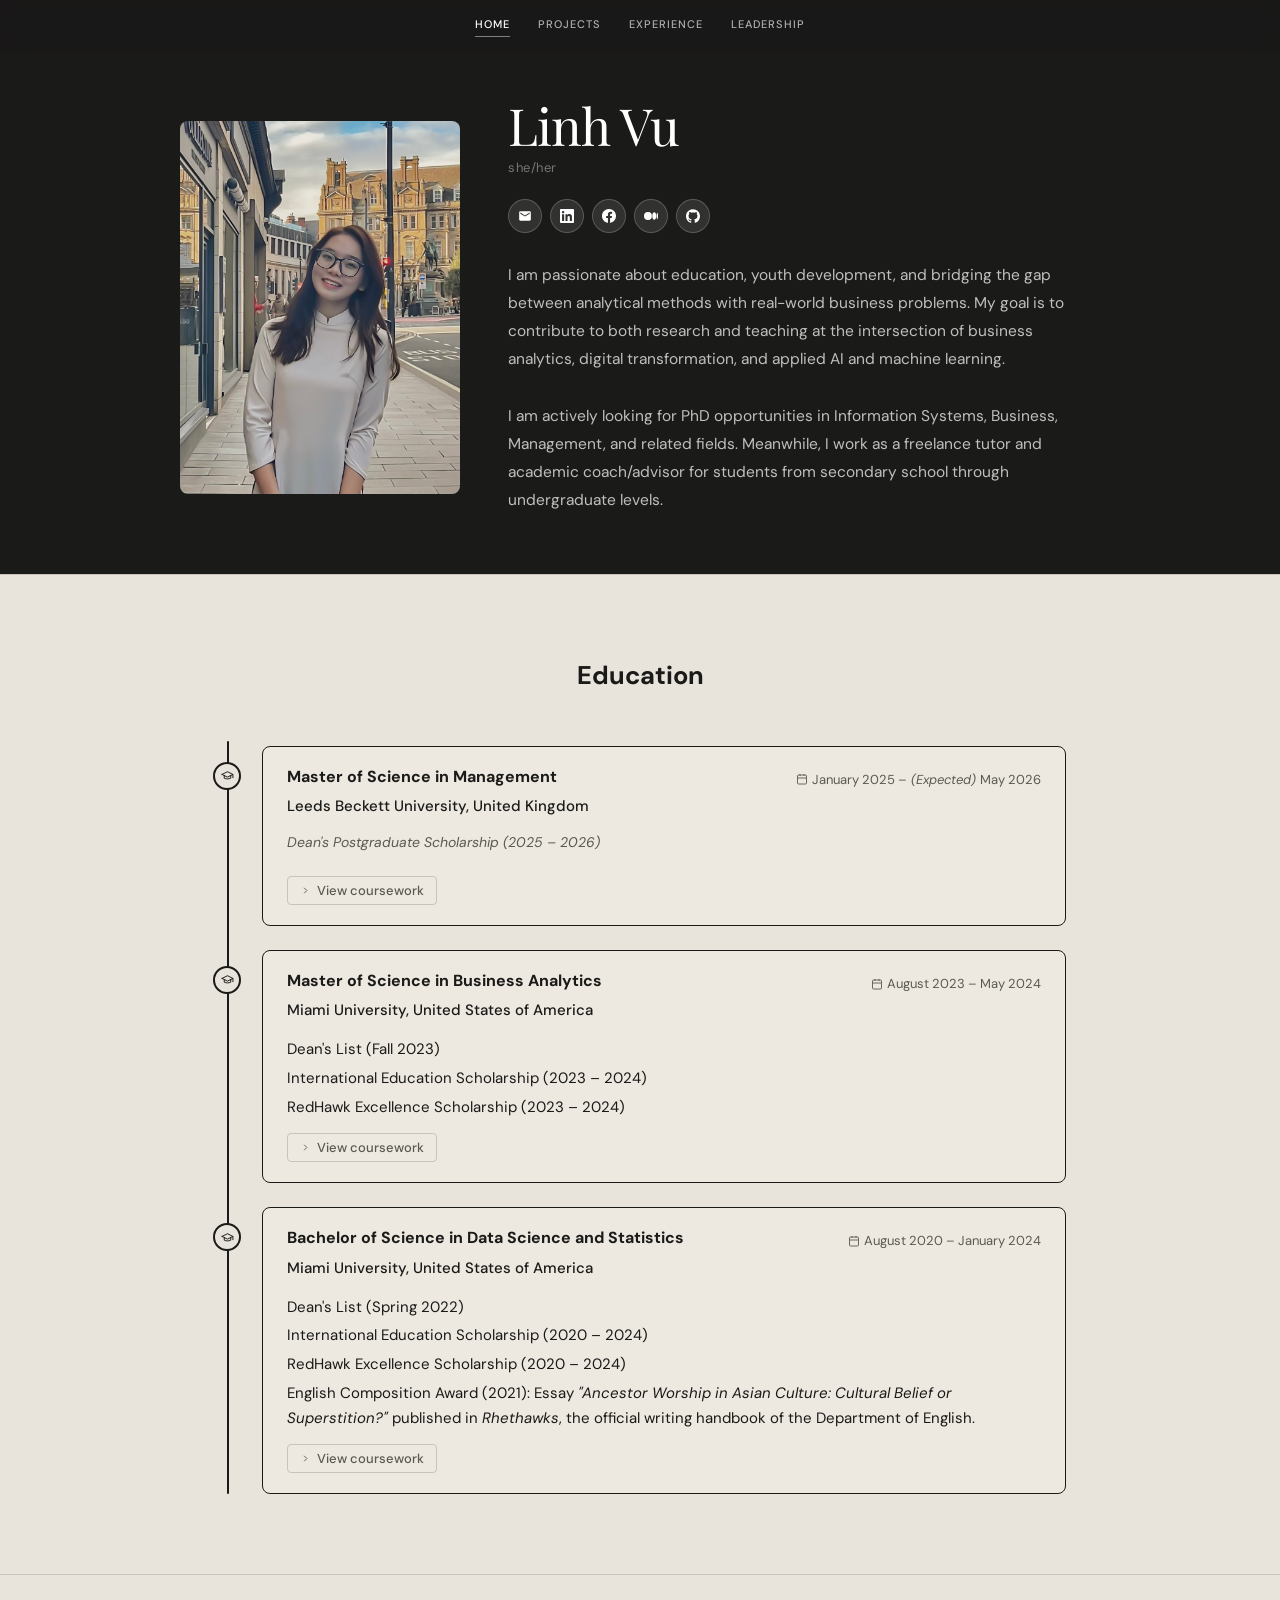
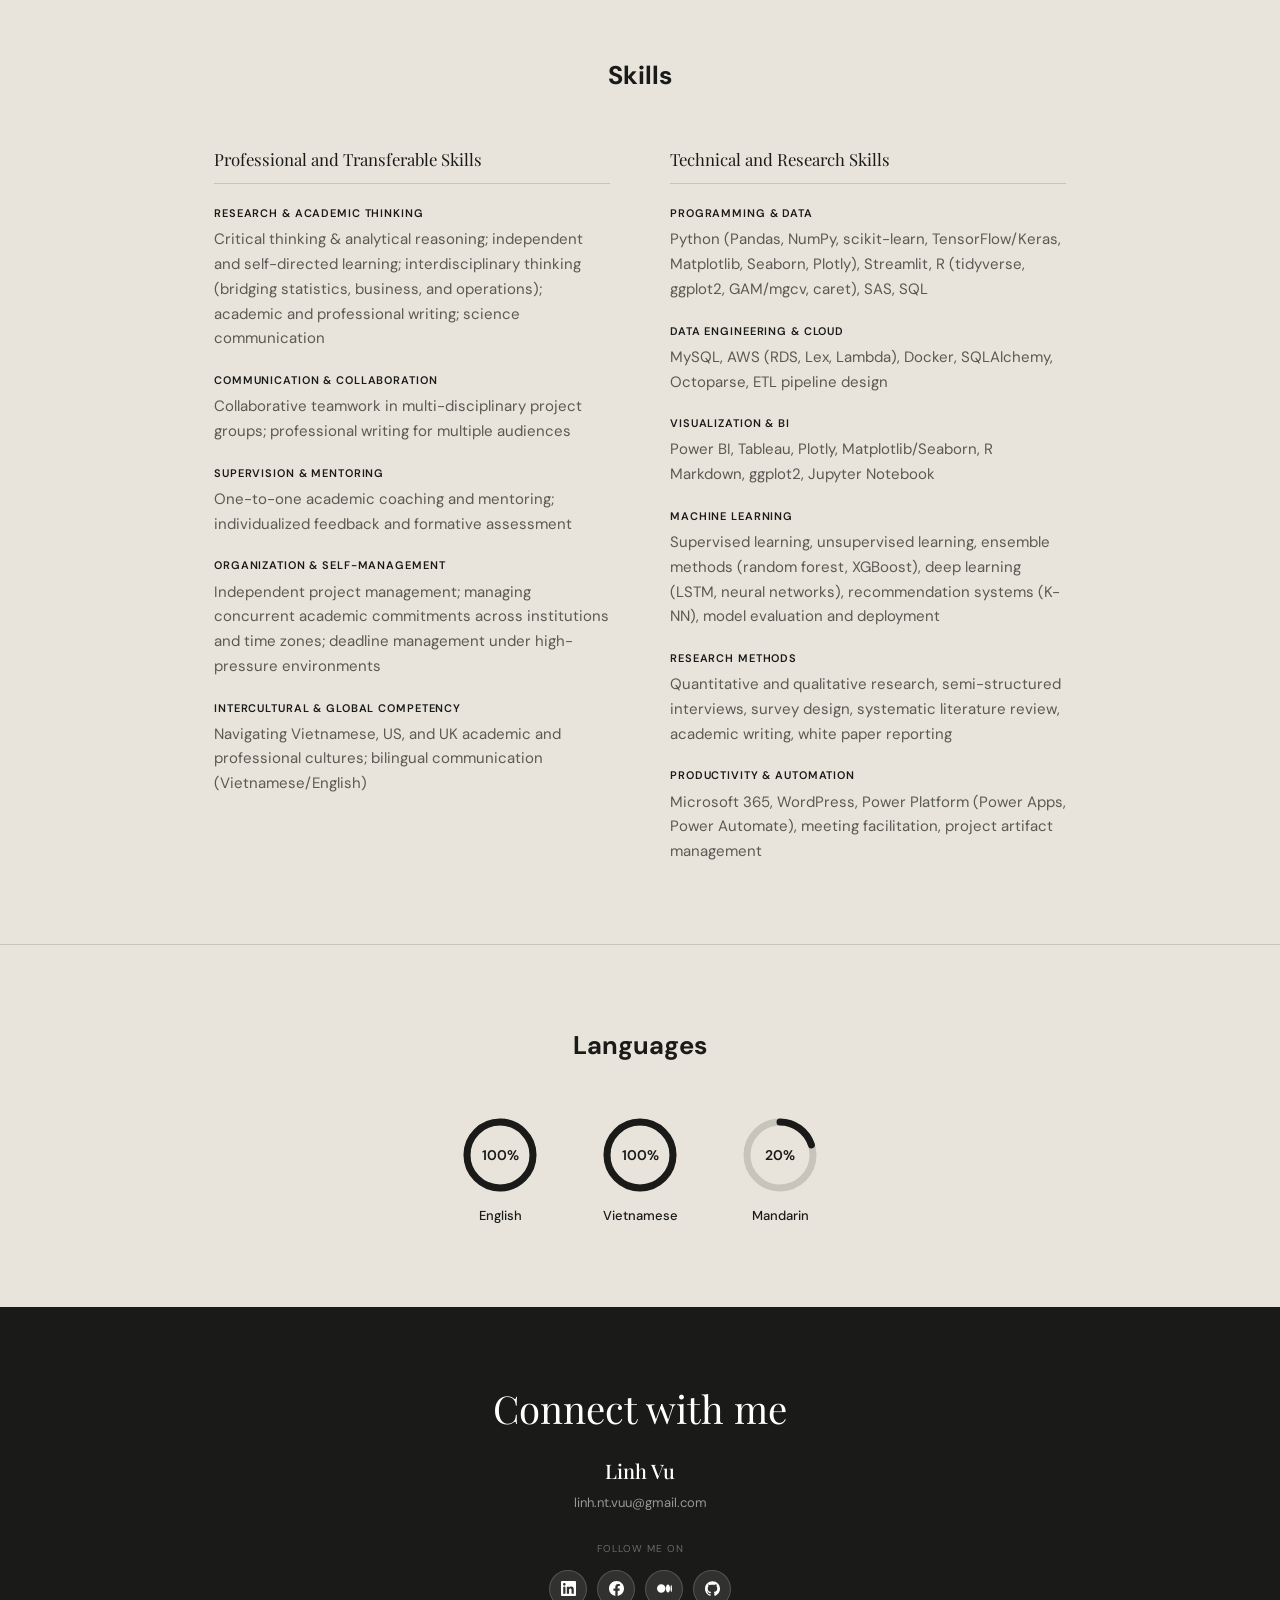
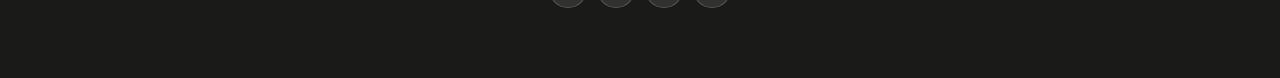
==== index.html @ 0e63a2eb "Update index.html" ====
<!DOCTYPE html>
<html lang="en">
<head>
  <meta charset="UTF-8" />
  <meta name="viewport" content="width=device-width, initial-scale=1.0" />
  <title>Linh Vu's Online CV</title>
  <link rel="preconnect" href="https://fonts.googleapis.com" />
  <link rel="preconnect" href="https://fonts.gstatic.com" crossorigin />
  <link href="https://fonts.googleapis.com/css2?family=Playfair+Display:ital,wght@0,400;0,500;0,700;1,400;1,500&family=DM+Sans:wght@300;400;500&display=swap" rel="stylesheet" />
  <link rel="stylesheet" href="style.css" />
  <style>
    /* ── HOME HERO ── */
    /*
    .hero {
      background: var(--bg-dark);
      color: white;
      padding: calc(var(--nav-h) + 48px) var(--page-pad) 60px;
      display: grid;
      grid-template-columns: 280px 1fr;
      gap: 48px;
      align-items: center;
    }
    */

    .hero {
      background: var(--bg-dark);
      color: white;
      padding: calc(var(--nav-h) + 48px) var(--page-pad) 60px;
    }
    
    .hero-inner {
      max-width: 920px;
      margin: 0 auto;
      display: grid;
      grid-template-columns: 280px 1fr;
      gap: 48px;
      align-items: center;
    }
    
    /* photo left */
    .hero-photo {
      width: 100%;
      max-width: 280px;
      aspect-ratio: 3/4;
      overflow: hidden;
      border-radius: 8px;
      flex-shrink: 0;
    }
    .hero-photo img {
      width: 100%; height: 100%;
      object-fit: cover; object-position: center top;
    }
    /* text right */
    .hero-right-content { display: flex; flex-direction: column; }
    .hero-name {
      font-family: var(--serif); font-size: clamp(2.6rem, 4vw, 3.8rem);
      font-weight: 400; line-height: 1.0; margin-bottom: 6px;
      letter-spacing: -0.02em;
    }
    .hero-name em { font-style: italic; }
    .hero-pronoun { font-size: 13px; color: rgba(255,255,255,0.4); margin-bottom: 20px; letter-spacing: 0.04em; }
    .hero-socials { display: flex; gap: 8px; margin-bottom: 28px; flex-wrap: wrap; }
    .hero-social-link {
      width: 34px; height: 34px; border-radius: 50%;
      background: rgba(255,255,255,0.1); border: 1px solid rgba(255,255,255,0.2);
      display: flex; align-items: center; justify-content: center; transition: background 0.2s;
    }
    .hero-social-link:hover { background: rgba(255,255,255,0.2); }
    .hero-social-link svg { width: 14px; height: 14px; fill: white; }
    .hero-bio { font-size: 15.5px; line-height: 1.82; color: rgba(255,255,255,0.72); }
  </style>
</head>
<body>

<nav>
<div class="nav-links">
    <a href="index.html" class="active">Home</a>
    <a href="projects.html">Projects</a>
    <a href="experience.html">Experience</a>
    <a href="leadership.html">Leadership</a>
  </div>
</nav>

<!-- HERO: photo left, name+socials+bio right -->
<section class="hero" id="home">
  <div class="hero-inner">
    <div class="hero-photo">
      <img src="images/linh.jpeg" alt="Linh Vu" />
    </div>
    <div class="hero-right-content">
      <h1 class="hero-name">Linh Vu</h1>
      <div class="hero-pronoun">she/her</div>
      <div class="hero-socials">
        <a href="mailto:linh.nt.vuu@gmail.com" class="hero-social-link" title="Email">
          <svg viewBox="0 0 24 24"><path d="M20 4H4c-1.1 0-2 .9-2 2v12c0 1.1.9 2 2 2h16c1.1 0 2-.9 2-2V6c0-1.1-.9-2-2-2zm0 4l-8 5-8-5V6l8 5 8-5v2z"/></svg>
        </a>
        <a href="https://www.linkedin.com/in/linhvu11/" target="_blank" class="hero-social-link" title="LinkedIn">
          <svg viewBox="0 0 24 24"><path d="M20.447 20.452h-3.554v-5.569c0-1.328-.027-3.037-1.852-3.037-1.853 0-2.136 1.445-2.136 2.939v5.667H9.351V9h3.414v1.561h.046c.477-.9 1.637-1.85 3.37-1.85 3.601 0 4.267 2.37 4.267 5.455v6.286zM5.337 7.433c-1.144 0-2.063-.926-2.063-2.065 0-1.138.92-2.063 2.063-2.063 1.14 0 2.064.925 2.064 2.063 0 1.139-.925 2.065-2.064 2.065zm1.782 13.019H3.555V9h3.564v11.452zM22.225 0H1.771C.792 0 0 .774 0 1.729v20.542C0 23.227.792 24 1.771 24h20.451C23.2 24 24 23.227 24 22.271V1.729C24 .774 23.2 0 22.222 0h.003z"/></svg>
        </a>
        <a href="https://www.facebook.com/linhbong115" target="_blank" class="hero-social-link" title="Facebook">
          <svg viewBox="0 0 24 24"><path d="M24 12.073c0-6.627-5.373-12-12-12s-12 5.373-12 12c0 5.99 4.388 10.954 10.125 11.854v-8.385H7.078v-3.47h3.047V9.43c0-3.007 1.792-4.669 4.533-4.669 1.312 0 2.686.235 2.686.235v2.953H15.83c-1.491 0-1.956.925-1.956 1.874v2.25h3.328l-.532 3.47h-2.796v8.385C19.612 23.027 24 18.062 24 12.073z"/></svg>
        </a>
        <a href="https://medium.com/@linhvu.nt" target="_blank" class="hero-social-link" title="Medium">
          <svg viewBox="0 0 24 24"><path d="M13.54 12a6.8 6.8 0 01-6.77 6.82A6.8 6.8 0 010 12a6.8 6.8 0 016.77-6.82A6.8 6.8 0 0113.54 12zM20.96 12c0 3.54-1.51 6.42-3.38 6.42-1.87 0-3.39-2.88-3.39-6.42s1.52-6.42 3.39-6.42 3.38 2.88 3.38 6.42M24 12c0 3.17-.53 5.75-1.19 5.75-.66 0-1.19-2.58-1.19-5.75s.53-5.75 1.19-5.75C23.47 6.25 24 8.83 24 12z"/></svg>
        </a>
        <a href="https://github.com/linhvu11" target="_blank" class="hero-social-link" title="GitHub">
          <svg viewBox="0 0 24 24"><path d="M12 .297c-6.63 0-12 5.373-12 12 0 5.303 3.438 9.8 8.205 11.385.6.113.82-.258.82-.577 0-.285-.01-1.04-.015-2.04-3.338.724-4.042-1.61-4.042-1.61C4.422 18.07 3.633 17.7 3.633 17.7c-1.087-.744.084-.729.084-.729 1.205.084 1.838 1.236 1.838 1.236 1.07 1.835 2.809 1.305 3.495.998.108-.776.417-1.305.76-1.605-2.665-.3-5.466-1.332-5.466-5.93 0-1.31.465-2.38 1.235-3.22-.135-.303-.54-1.523.105-3.176 0 0 1.005-.322 3.3 1.23.96-.267 1.98-.399 3-.405 1.02.006 2.04.138 3 .405 2.28-1.552 3.285-1.23 3.285-1.23.645 1.653.24 2.873.12 3.176.765.84 1.23 1.91 1.23 3.22 0 4.61-2.805 5.625-5.475 5.92.42.36.81 1.096.81 2.22 0 1.606-.015 2.896-.015 3.286 0 .315.21.69.825.57C20.565 22.092 24 17.592 24 12.297c0-6.627-5.373-12-12-12"/></svg>
        </a>
      </div>
      <p class="hero-bio">
        I am passionate about education, youth development, and bridging the gap between analytical methods with real-world business problems. My goal is to contribute to both research and teaching at the intersection of business analytics, digital transformation, and applied AI and machine learning.
        <br><br>
        I am actively looking for PhD opportunities in Information Systems, Business, Management, and related fields. Meanwhile, I work as a freelance tutor and academic coach/advisor for students from secondary school through undergraduate levels.
      </p>
    </div>
  </div>
</section>

<!-- EDUCATION -->
<section class="section" id="education">
  <div class="section-inner">
    <div class="section-label-wrap reveal"><div class="section-label">Education</div></div>
    <div class="section-content">
      <div class="timeline reveal">

        <div class="timeline-item">
          <div class="timeline-dot">
            <!-- graduation cap line-art -->
            <svg viewBox="0 0 24 24"><path d="M22 10v6M2 10l10-5 10 5-10 5-10-5z"/><path d="M6 12v5c3.33 1.67 8.67 1.67 12 0v-5"/></svg>
          </div>
          <div class="timeline-card">
            <div class="timeline-card-header">
              <div class="timeline-card-title">Master of Science in Management</div>
              <div class="timeline-card-date">
                <svg viewBox="0 0 24 24"><rect x="3" y="4" width="18" height="18" rx="2"/><line x1="16" y1="2" x2="16" y2="6"/><line x1="8" y1="2" x2="8" y2="6"/><line x1="3" y1="10" x2="21" y2="10"/></svg>
                January 2025 – <em>(Expected)</em> May 2026
              </div>
            </div>
            <span class="timeline-card-org">Leeds Beckett University, United Kingdom</span>
            <div class="edu-meta">Dean's Postgraduate Scholarship (2025 – 2026)</div>
            <button class="coursework-toggle" onclick="toggleCard(this)">
              <!-- <svg viewBox="0 0 24 24"><polyline points="6 9 12 15 18 9"/></svg> -->
              <svg viewBox="0 0 24 24"><polyline points="9 6 15 12 9 18"/></svg>
              View coursework
            </button>
            <div class="coursework-panel">
              <div class="cw-subhead">Dissertation</div>
              <p><strong>"University-Industry Collaboration and Student Entrepreneurial Mindset Development in Vietnam"</strong> — semi-structured interviews, thematic analysis, strategic management theory, higher education policy, human capital development, entrepreneurship education</p>
              <div class="cw-subhead">Coursework</div>
              <p><strong>Corporate Strategy:</strong> portfolio analysis, digital transformation strategy, strategic change management</p>
              <p><strong>Operations and Logistics Management:</strong> supply chain design, digital supply chain resilience, Industry 4.0 (IoT, RFID, ERP/SAP), lean/agile/JIT, sustainability in operations</p>
              <p><strong>Contemporary Marketing:</strong> digital marketing strategy, omnichannel strategy, market segmentation, CRM, consumer behavior, customer lifecycle</p>
              <p><strong>Managing People and Organizations:</strong> HRM strategy, organizational culture, motivational theory, leadership styles, workforce management</p>
              <p><strong>Managing Financial Resources:</strong> financial reporting, ratio analysis, cost-volume-profit analysis, budgeting, investment appraisal (NPV, IRR)</p>
              <p><strong>Risk Management:</strong> ERM, risk assessment matrices, ISO 31000 risk framework, operational and strategic risk, supply chain risk</p>
            </div>
          </div>
        </div>

        <div class="timeline-item">
          <div class="timeline-dot">
            <svg viewBox="0 0 24 24"><path d="M22 10v6M2 10l10-5 10 5-10 5-10-5z"/><path d="M6 12v5c3.33 1.67 8.67 1.67 12 0v-5"/></svg>
          </div>
          <div class="timeline-card">
            <div class="timeline-card-header">
              <div class="timeline-card-title">Master of Science in Business Analytics</div>
              <div class="timeline-card-date">
                <svg viewBox="0 0 24 24"><rect x="3" y="4" width="18" height="18" rx="2"/><line x1="16" y1="2" x2="16" y2="6"/><line x1="8" y1="2" x2="8" y2="6"/><line x1="3" y1="10" x2="21" y2="10"/></svg>
                August 2023 – May 2024
              </div>
            </div>
            <span class="timeline-card-org">Miami University, United States of America</span>
            <ul class="edu-awards-list">
              <li>Dean's List (Fall 2023)</li>
              <li>International Education Scholarship (2023 – 2024)</li>
              <li>RedHawk Excellence Scholarship (2023 – 2024)</li>
            </ul>
            <button class="coursework-toggle" onclick="toggleCard(this)">
              <!-- <svg viewBox="0 0 24 24"><polyline points="6 9 12 15 18 9"/></svg> -->
              <svg viewBox="0 0 24 24"><polyline points="9 6 15 12 9 18"/></svg>
              View coursework
            </button>
            <div class="coursework-panel">
              <!-- <div class="cw-subhead">Relevant Coursework</div> -->
              <p><strong>Data Warehousing and Business Intelligence (BI):</strong> data warehouse architecture, ETL processes, dimensional modeling (star/snowflake schema), BI tools</p>
              <p><strong>Big Data:</strong> large-scale data integration, distributed computing, Python/SQL pipelines, feature engineering</p>
              <p><strong>Data Mining in Business:</strong> classification, clustering, model evaluation, SMOTE, cross-validation</p>
              <p><strong>Machine Learning (ML):</strong> ML algorithms, deployment in organizational settings, ensemble methods, neural networks, model interpretability</p>
              <p><strong>Big Data Analytics and AI:</strong> NLP, deep learning fundamentals, LLM applications, cloud AI, chatbot/conversational AI development</p>
              <p><strong>Communicating with Data:</strong> data storytelling, EDA, Python/R visualizations, executive-level reporting, dashboards</p>
              <p><strong>Experimental Design and Causal Methods:</strong> A/B testing, propensity score matching, causal inference, difference-in-differences</p>
              <p><strong>Systems Modeling and Optimization:</strong> linear programming, decision modeling, sensitivity analysis</p>
              <p><strong>Prescriptive Analytics:</strong> optimization modeling, decision support systems, simulation</p>
            </div>
          </div>
        </div>

        <div class="timeline-item">
          <div class="timeline-dot">
            <svg viewBox="0 0 24 24"><path d="M22 10v6M2 10l10-5 10 5-10 5-10-5z"/><path d="M6 12v5c3.33 1.67 8.67 1.67 12 0v-5"/></svg>
          </div>
          <div class="timeline-card">
            <div class="timeline-card-header">
              <div class="timeline-card-title">Bachelor of Science in Data Science and Statistics</div>
              <div class="timeline-card-date">
                <svg viewBox="0 0 24 24"><rect x="3" y="4" width="18" height="18" rx="2"/><line x1="16" y1="2" x2="16" y2="6"/><line x1="8" y1="2" x2="8" y2="6"/><line x1="3" y1="10" x2="21" y2="10"/></svg>
                August 2020 – January 2024
              </div>
            </div>
            <span class="timeline-card-org">Miami University, United States of America</span>
            <ul class="edu-awards-list">
              <li>Dean's List (Spring 2022)</li>
              <li>International Education Scholarship (2020 – 2024)</li>
              <li>RedHawk Excellence Scholarship (2020 – 2024)</li>
              <li>English Composition Award (2021): Essay <em>"Ancestor Worship in Asian Culture: Cultural Belief or Superstition?"</em> published in <em>Rhethawks</em>, the official writing handbook of the Department of English.</li>
            </ul>
            <button class="coursework-toggle" onclick="toggleCard(this)">
              <!-- <svg viewBox="0 0 24 24"><polyline points="6 9 12 15 18 9"/></svg> -->
              <svg viewBox="0 0 24 24"><polyline points="9 6 15 12 9 18"/></svg>
              View coursework
            </button>
            <div class="coursework-panel">
              <!-- <div class="cw-subhead">Relevant Coursework</div> -->
              <p><strong>Programming Foundations:</strong> OOP, Java, data abstraction, data structures, web application programming, algorithmic thinking</p>
              <p><strong>Database Systems:</strong> relational databases, SQL, schema design, query optimization</p>
              <p><strong>Statistical Programming:</strong> R/SAS, Monte Carlo simulation, randomization tests, statistical computing</p>
              <p><strong>Statistical Learning:</strong> supervised/unsupervised learning, model selection, overfitting/regularization</p>
              <p><strong>Probability:</strong> Bayes' theorem, sampling distributions, moment generating functions</p>
              <p><strong>Bayesian Statistics:</strong> prior/posterior distributions, probabilistic modeling, MCMC concepts</p>
              <p><strong>Inferential Statistics:</strong> estimation theory, hypothesis testing, chi-square and F-distributions</p>
              <p><strong>Forecasting:</strong> time series analysis, exponential smoothing, ARIMA, model evaluation</p>
              <p><strong>Regression Analysis:</strong> partial F-tests, residual analysis, model adequacy, odds ratios, variable selection</p>
              <p><strong>Experimental Design:</strong> randomized controlled trials, factorial design, blocking, pairwise comparisons</p>
              <p><strong>Economics:</strong> applied econometrics, micro/macro-economics, market structures, fiscal/monetary policy</p>
              <p><strong>Financial Accounting:</strong> financial statements, cost analysis, managerial decision-support</p>
            </div>
          </div>
        </div>

      </div>
    </div>
  </div>
</section>

<!-- SKILLS -->
<section class="section" id="skills">
  <div class="section-inner">
    <div class="section-label-wrap reveal"><div class="section-label">Skills</div></div>
    <div class="section-content reveal">
      <div class="skills-two-col">
        <div>
          <div class="skills-col-head">Professional and Transferable Skills</div>
          <div class="skills-group"><div class="skills-group-title">Research &amp; Academic Thinking</div><div class="skills-category-desc">Critical thinking &amp; analytical reasoning; independent and self-directed learning; interdisciplinary thinking (bridging statistics, business, and operations); academic and professional writing; science communication</div></div>
          <div class="skills-group"><div class="skills-group-title">Communication &amp; Collaboration</div><div class="skills-category-desc">Collaborative teamwork in multi-disciplinary project groups; professional writing for multiple audiences</div></div>
          <div class="skills-group"><div class="skills-group-title">Supervision &amp; Mentoring</div><div class="skills-category-desc">One-to-one academic coaching and mentoring; individualized feedback and formative assessment</div></div>
          <div class="skills-group"><div class="skills-group-title">Organization &amp; Self-Management</div><div class="skills-category-desc">Independent project management; managing concurrent academic commitments across institutions and time zones; deadline management under high-pressure environments</div></div>
          <div class="skills-group"><div class="skills-group-title">Intercultural &amp; Global Competency</div><div class="skills-category-desc">Navigating Vietnamese, US, and UK academic and professional cultures; bilingual communication (Vietnamese/English)</div></div>
        </div>
        <div>
          <div class="skills-col-head">Technical and Research Skills</div>
          <div class="skills-group"><div class="skills-group-title">Programming &amp; Data</div><div class="skills-category-desc">Python (Pandas, NumPy, scikit-learn, TensorFlow/Keras, Matplotlib, Seaborn, Plotly), Streamlit, R (tidyverse, ggplot2, GAM/mgcv, caret), SAS, SQL</div></div>
          <div class="skills-group"><div class="skills-group-title">Data Engineering &amp; Cloud</div><div class="skills-category-desc">MySQL, AWS (RDS, Lex, Lambda), Docker, SQLAlchemy, Octoparse, ETL pipeline design</div></div>
          <div class="skills-group"><div class="skills-group-title">Visualization &amp; BI</div><div class="skills-category-desc">Power BI, Tableau, Plotly, Matplotlib/Seaborn, R Markdown, ggplot2, Jupyter Notebook</div></div>
          <div class="skills-group"><div class="skills-group-title">Machine Learning</div><div class="skills-category-desc">Supervised learning, unsupervised learning, ensemble methods (random forest, XGBoost), deep learning (LSTM, neural networks), recommendation systems (K-NN), model evaluation and deployment</div></div>
          <div class="skills-group"><div class="skills-group-title">Research Methods</div><div class="skills-category-desc">Quantitative and qualitative research, semi-structured interviews, survey design, systematic literature review, academic writing, white paper reporting</div></div>
          <div class="skills-group"><div class="skills-group-title">Productivity &amp; Automation</div><div class="skills-category-desc">Microsoft 365, WordPress, Power Platform (Power Apps, Power Automate), meeting facilitation, project artifact management</div></div>
        </div>
      </div>
    </div>
  </div>
</section>

<!-- LANGUAGES -->
<section class="section" id="languages">
  <div class="section-inner">
    <div class="section-label-wrap reveal"><div class="section-label">Languages</div></div>
    <div class="section-content reveal">
      <div class="lang-list">
        <div class="lang-item">
          <div class="lang-donut"><svg viewBox="0 0 80 80"><circle class="track" cx="40" cy="40" r="33"/><circle class="fill" cx="40" cy="40" r="33" stroke-dasharray="207.3 0" stroke-dashoffset="0"/></svg><div class="lang-donut-pct">100%</div></div>
          <div class="lang-name">English</div>
        </div>
        <div class="lang-item">
          <div class="lang-donut"><svg viewBox="0 0 80 80"><circle class="track" cx="40" cy="40" r="33"/><circle class="fill" cx="40" cy="40" r="33" stroke-dasharray="207.3 0" stroke-dashoffset="0"/></svg><div class="lang-donut-pct">100%</div></div>
          <div class="lang-name">Vietnamese</div>
        </div>
        <div class="lang-item">
          <div class="lang-donut"><svg viewBox="0 0 80 80"><circle class="track" cx="40" cy="40" r="33"/><circle class="fill" cx="40" cy="40" r="33" stroke-dasharray="41.5 165.8" stroke-dashoffset="0"/></svg><div class="lang-donut-pct">20%</div></div>
          <div class="lang-name">Mandarin</div>
        </div>
      </div>
    </div>
  </div>
</section>

<!-- FOOTER -->
<footer class="footer" id="connect">
  <div class="footer-title">Connect with me</div>
  <div class="footer-name">Linh Vu</div>
  <div class="footer-email"><a href="mailto:linh.nt.vuu@gmail.com">linh.nt.vuu@gmail.com</a></div>
  <div class="footer-label">Follow me on</div>
  <div class="social-links">
    <a href="https://www.linkedin.com/in/linhvu11/" target="_blank" class="social-link" title="LinkedIn"><svg viewBox="0 0 24 24"><path d="M20.447 20.452h-3.554v-5.569c0-1.328-.027-3.037-1.852-3.037-1.853 0-2.136 1.445-2.136 2.939v5.667H9.351V9h3.414v1.561h.046c.477-.9 1.637-1.85 3.37-1.85 3.601 0 4.267 2.37 4.267 5.455v6.286zM5.337 7.433c-1.144 0-2.063-.926-2.063-2.065 0-1.138.92-2.063 2.063-2.063 1.14 0 2.064.925 2.064 2.063 0 1.139-.925 2.065-2.064 2.065zm1.782 13.019H3.555V9h3.564v11.452zM22.225 0H1.771C.792 0 0 .774 0 1.729v20.542C0 23.227.792 24 1.771 24h20.451C23.2 24 24 23.227 24 22.271V1.729C24 .774 23.2 0 22.222 0h.003z"/></svg></a>
    <a href="https://www.facebook.com/linhbong115" target="_blank" class="social-link" title="Facebook"><svg viewBox="0 0 24 24"><path d="M24 12.073c0-6.627-5.373-12-12-12s-12 5.373-12 12c0 5.99 4.388 10.954 10.125 11.854v-8.385H7.078v-3.47h3.047V9.43c0-3.007 1.792-4.669 4.533-4.669 1.312 0 2.686.235 2.686.235v2.953H15.83c-1.491 0-1.956.925-1.956 1.874v2.25h3.328l-.532 3.47h-2.796v8.385C19.612 23.027 24 18.062 24 12.073z"/></svg></a>
    <a href="https://medium.com/@linhvu.nt" target="_blank" class="social-link" title="Medium"><svg viewBox="0 0 24 24"><path d="M13.54 12a6.8 6.8 0 01-6.77 6.82A6.8 6.8 0 010 12a6.8 6.8 0 016.77-6.82A6.8 6.8 0 0113.54 12zM20.96 12c0 3.54-1.51 6.42-3.38 6.42-1.87 0-3.39-2.88-3.39-6.42s1.52-6.42 3.39-6.42 3.38 2.88 3.38 6.42M24 12c0 3.17-.53 5.75-1.19 5.75-.66 0-1.19-2.58-1.19-5.75s.53-5.75 1.19-5.75C23.47 6.25 24 8.83 24 12z"/></svg></a>
    <a href="https://github.com/linhvu11" target="_blank" class="social-link" title="GitHub"><svg viewBox="0 0 24 24"><path d="M12 .297c-6.63 0-12 5.373-12 12 0 5.303 3.438 9.8 8.205 11.385.6.113.82-.258.82-.577 0-.285-.01-1.04-.015-2.04-3.338.724-4.042-1.61-4.042-1.61C4.422 18.07 3.633 17.7 3.633 17.7c-1.087-.744.084-.729.084-.729 1.205.084 1.838 1.236 1.838 1.236 1.07 1.835 2.809 1.305 3.495.998.108-.776.417-1.305.76-1.605-2.665-.3-5.466-1.332-5.466-5.93 0-1.31.465-2.38 1.235-3.22-.135-.303-.54-1.523.105-3.176 0 0 1.005-.322 3.3 1.23.96-.267 1.98-.399 3-.405 1.02.006 2.04.138 3 .405 2.28-1.552 3.285-1.23 3.285-1.23.645 1.653.24 2.873.12 3.176.765.84 1.23 1.91 1.23 3.22 0 4.61-2.805 5.625-5.475 5.92.42.36.81 1.096.81 2.22 0 1.606-.015 2.896-.015 3.286 0 .315.21.69.825.57C20.565 22.092 24 17.592 24 12.297c0-6.627-5.373-12-12-12"/></svg></a>
  </div>
</footer>

<script src="shared.js"></script>
</body>
</html>
---- style.css ----
:root {
  --bg: #e8e4db;
  --bg-card: #ede9e1;       /* slightly lighter than bg for cards */
  --bg-dark: #1a1a18;
  --text: #1a1a18;
  --text-light: #5a5a52;
  --border: #1a1a18;        /* black borders */
  --border-subtle: #c8c4bb; /* subtle dividers inside cards */
  --white: #ffffff;
  --serif: 'Playfair Display', Georgia, serif;
  --sans: 'DM Sans', system-ui, sans-serif;
  --nav-h: 52px;
  --content-max: 980px;     /* wider content */
  /* min 20px so mobile has breathing room matching hero padding */
  --page-pad: clamp(20px, 5vw, 80px);
  --dot-size: 28px;
  --line-left: 13px;        /* center of the 2px line = (dot-size/2) - 1 */
}

*, *::before, *::after { box-sizing: border-box; margin: 0; padding: 0; }
html { scroll-behavior: smooth; }
body {
  font-family: var(--sans);
  background: var(--bg);
  color: var(--text);
  font-size: 15px;
  line-height: 1.65;
  -webkit-font-smoothing: antialiased;
  min-width: 320px;
}
a { color: inherit; text-decoration: none; }

/* ══ NAV ══ */
nav {
  position: fixed; top: 0; left: 0; right: 0; z-index: 500;
  display: flex; align-items: center; justify-content: center;
  gap: 28px;
  padding: 0 clamp(20px, 5vw, 80px);
  height: var(--nav-h);
  background: rgba(26,24,24,0.96);
  backdrop-filter: blur(10px);
}

.nav-links { display: flex; gap: 28px; align-items: center; }
nav a {
  color: rgba(255,255,255,0.65); font-size: 11px;
  letter-spacing: 0.09em; text-transform: uppercase; font-weight: 500;
  transition: color 0.2s; padding-bottom: 2px;
  border-bottom: 1.5px solid transparent;
}
nav a:hover { color: white; }
nav a.active { color: white; border-bottom-color: rgba(255,255,255,0.45); }

/* ══ SECTIONS ══ */
.section { padding: 80px 0; border-top: 1px solid var(--border-subtle); }
.section-inner {
  max-width: var(--content-max);
  margin: 0 auto;
  padding: 0 var(--page-pad);
}
.section-label-wrap { text-align: center; margin-bottom: 48px; }
.section-label { font-family: var(--sans); font-size: 1.6rem; font-weight: 700; color: var(--text); }
.section-label-hint { font-size: 12px; color: var(--text-light); font-style: italic; margin-top: 6px; }
.section-content { min-width: 0; }

/* ══ PAGE HERO ══ */
.page-hero {
  background: var(--bg-dark); color: white;
  padding: calc(var(--nav-h) + 60px) var(--page-pad) 60px;
  text-align: center;
}
.page-hero h1 { font-family: var(--serif); font-size: 3rem; font-weight: 400; letter-spacing: -0.02em; }
.page-hero h1 em { font-style: italic; }
.page-hero p { font-size: 14px; color: rgba(255,255,255,0.55); margin-top: 8px; }

/* ══════════════════════════════════════
   TIMELINE — fixed alignment
   Line is at left: var(--line-left) = 13px (center of 2px line)
   Dot (28px wide) center = left: 0 (timeline-item padding-left) - dot/2
   timeline padding-left = dot-size + gap = 28 + 20 = 48px
══════════════════════════════════════ */
.timeline {
  position: relative;
  padding-left: 48px; /* dot(28) + gap(20) */
}
/* The vertical line — centered at var(--line-left) */
.timeline::before {
  content: '';
  position: absolute;
  left: var(--line-left);
  top: -5px;   /* extend well above first dot for visual breathing room */
  bottom: 0;
  width: 2px;
  background: var(--bg-dark);
  border-radius: 1px;
}

.timeline-item { position: relative; margin-bottom: 24px; }
.timeline-item:last-child { margin-bottom: 0; }

/* Dot: centered on the line
   left = line-left - dot-size/2 = 13 - 14 = -1px relative to timeline
   But timeline-item starts at padding-left=48, so dot left = -(48 - line-left + dot-size/2)
   Simpler: absolute from timeline-item, left = -(48 - 13 - 14) = -21px... 
   Actually: dot center should be at x=13 from timeline left edge.
   timeline-item starts at x=48 in timeline.
   So dot left from timeline-item = 13 - 48 - dot-size/2 ... 
   Use: left = -(48px - 13px) - 14px = -35 - 14 = correct
   Simplest: left = calc(0px - 48px + var(--line-left) - var(--dot-size)/2)
           = calc(-48px + 13px - 14px) = -49px... 
   Just test empirically: dot.left = -42px centers a 28px dot on line at 13px from timeline edge
*/
.timeline-dot {
  position: absolute;
  left: -49px;   /* center of 28px dot aligns to line at x=13 from timeline edge */
  top: 16px;
  width: var(--dot-size);
  height: var(--dot-size);
  border-radius: 50%;
  background: var(--bg);
  border: 2px solid var(--bg-dark);
  display: flex; align-items: center; justify-content: center;
  z-index: 1;
}
.timeline-dot svg {
  width: 13px; height: 13px;
  stroke: var(--bg-dark); stroke-width: 1.8;
  fill: none; stroke-linecap: round; stroke-linejoin: round;
}

/* Card */
.timeline-card {
  background: var(--bg-card);
  border: 1.5px solid var(--bg-dark);
  border-radius: 8px;
  padding: 20px 24px;
  transition: box-shadow 0.2s, transform 0.2s;
}
.timeline-card:hover { box-shadow: 0 4px 20px rgba(0,0,0,0.12); transform: translateY(-1px); }

.timeline-card-header {
  display: flex; justify-content: space-between;
  align-items: flex-start; gap: 12px; margin-bottom: 4px;
}
.timeline-card-title { font-weight: 700; font-size: 16px; line-height: 1.3; }
.timeline-card-date {
  display: flex; align-items: center; gap: 4px;
  font-size: 13px; color: var(--text-light);
  white-space: nowrap; flex-shrink: 0; padding-top: 2px;
}
.timeline-card-date svg { width: 12px; height: 12px; fill: none; stroke: var(--text-light); stroke-width: 1.8; }
.timeline-card-org { font-size: 15px; font-weight: 500; color: var(--text); margin-bottom: 12px; display: block; }
/*
.timeline-card-bullets { padding-left: 18px; }
.timeline-card-bullets li { font-size: 15px; line-height: 1.7; margin-bottom: 7px; }
.timeline-card-bullets li:last-child { margin-bottom: 0; }
*/

.edu-meta { font-size: 14px; color: var(--text-light); font-style: italic; margin-bottom: 10px; }
.edu-awards-list { list-style: none; font-size: 15px; }
.edu-awards-list li { padding: 2px 0; }

/* ══ COURSEWORK DROPDOWN ══ */
.coursework-toggle {
  display: inline-flex; align-items: center; gap: 6px;
  font-size: 13px; font-weight: 500; color: var(--text-light);
  background: none; border: 1.5px solid var(--border-subtle);
  border-radius: 4px; padding: 5px 12px; cursor: pointer;
  transition: all 0.15s; font-family: var(--sans); margin-top: 12px;
}
.coursework-toggle:hover { border-color: var(--text); color: var(--text); }
.coursework-toggle.open { border-color: var(--text); color: var(--text); background: rgba(0,0,0,0.03); }
.coursework-toggle svg { width: 11px; height: 11px; fill: none; stroke: currentColor; stroke-width: 2; transition: transform 0.22s ease; }
.coursework-toggle.open svg { transform: rotate(90deg); }

.coursework-panel {
  display: none; margin-top: 14px; padding: 16px 18px;
  background: var(--bg); border: 1px solid var(--border-subtle);
  border-radius: 6px; font-size: 14px; line-height: 1.7;
}
.coursework-panel.open { display: block; animation: dropIn 0.2s ease; }
@keyframes dropIn { from { opacity: 0; transform: translateY(-5px); } to { opacity: 1; transform: none; } }
.cw-subhead { font-weight: 700; font-size: 11px; letter-spacing: 0.07em; text-transform: uppercase; color: var(--text-light); margin: 14px 0 8px; }
.cw-subhead:first-child { margin-top: 0; }
.coursework-panel p { margin-bottom: 6px; font-size: 14px; }
.coursework-panel p strong { font-weight: 700; font-style: italic; }
.coursework-panel p:last-child { margin-bottom: 0; }

/* ══ EXPERIENCE DROPDOWN ══ */
.experience-toggle {
  display: inline-flex; align-items: center; gap: 6px;
  font-size: 13px; font-weight: 500; color: var(--text-light);
  background: none; border: 1.5px solid var(--border-subtle);
  border-radius: 4px; padding: 5px 12px; cursor: pointer;
  transition: all 0.15s; font-family: var(--sans); margin-top: 12px;
}
.experience-toggle:hover { border-color: var(--text); color: var(--text); }
.experience-toggle.open { border-color: var(--text); color: var(--text); background: rgba(0,0,0,0.03); }
.experience-toggle svg { width: 11px; height: 11px; fill: none; stroke: currentColor; stroke-width: 2; transition: transform 0.22s ease; }
.experience-toggle.open svg { transform: rotate(90deg); }

/*
.experience-panel { display: none; margin-top: 14px; }
.experience-panel.open { display: block; animation: dropIn 0.2s ease; }
*/
.experience-panel {
  display: none; margin-top: 14px; padding: 16px 18px;
  background: var(--bg); border: 1px solid var(--border-subtle);
  border-radius: 6px; font-size: 14px; line-height: 1.7;
}
.experience-panel.open { display: block; animation: dropIn 0.2s ease; }
@keyframes dropIn { from { opacity: 0; transform: translateY(-5px); } to { opacity: 1; transform: none; } }
.experience-panel p { margin-bottom: 6px; font-size: 14px; font-style: italic; }
.experience-panel ul { padding-left: 18px; }
.experience-panel li { font-size: 14px; line-height: 1.65; margin-bottom: 6px; }
.experience-panel li:last-child { margin-bottom: 0; }

/* ══ SKILLS ══ */
.skills-two-col { display: grid; grid-template-columns: 1fr 1fr; gap: 0 60px; }
.skills-col-head { font-family: var(--serif); font-size: 1.05rem; font-weight: 400; margin-bottom: 20px; padding-bottom: 10px; border-bottom: 1px solid var(--border-subtle); }
.skills-group { margin-bottom: 20px; }
.skills-group:last-child { margin-bottom: 0; }
.skills-group-title { font-weight: 600; font-size: 11px; letter-spacing: 0.08em; text-transform: uppercase; margin-bottom: 5px; }
.skills-category-desc { font-size: 15px; line-height: 1.65; color: var(--text-light); }

/* ══ LANGUAGES ══ */
.lang-list { display: flex; gap: 60px; justify-content: center; flex-wrap: wrap; }
.lang-item { text-align: center; }
.lang-donut { position: relative; width: 80px; height: 80px; margin: 0 auto 10px; }
.lang-donut svg { width: 80px; height: 80px; transform: rotate(-90deg); }
.lang-donut circle { fill: none; stroke-width: 7; stroke-linecap: round; }
.lang-donut .track { stroke: var(--border-subtle); }
.lang-donut .fill { stroke: var(--bg-dark); }
.lang-donut-pct { position: absolute; inset: 0; display: flex; align-items: center; justify-content: center; font-size: 14px; font-weight: 600; }
.lang-name { font-size: 13px; font-weight: 500; }

/* ══ PROJECTS GRID ══ */
.projects-grid { display: grid; grid-template-columns: repeat(3, 1fr); gap: 20px; }
.project-card { cursor: pointer; transition: transform 0.2s; }
.project-card:hover { transform: translateY(-3px); }
/*
.project-thumb-placeholder {
  width: 100%; aspect-ratio: 4/3;
  background: var(--bg-card);
  border: 1.5px solid var(--bg-dark);
  border-radius: 6px;
  display: flex; align-items: center; justify-content: center;
  font-size: 11px; color: var(--text-light);
  padding: 10px; text-align: center;
}
*/
.project-thumb {
  width: 100%;
  aspect-ratio: 2/1;
  object-fit: cover;
  border-radius: 6px;
  border: 1.5px solid var(--bg-dark);
  display: block;
}
.project-title { font-size: 14px; font-weight: 600; margin-top: 8px; line-height: 1.4; }
.project-year { font-size: 12px; font-style: italic; color: var(--text-light); margin-top: 2px; }

/* 
══ MODAL (fallback) ══
.modal-overlay { display: none; position: fixed; inset: 0; background: rgba(0,0,0,0.45); z-index: 1000; align-items: center; justify-content: center; padding: 20px; }
.modal-overlay.open { display: flex; }
.modal { background: var(--white); border-radius: 8px; max-width: 680px; width: 100%; max-height: 88vh; overflow-y: auto; padding: 32px; position: relative; animation: modalIn 0.2s ease; }
@keyframes modalIn { from { opacity: 0; transform: scale(0.97) translateY(6px); } to { opacity: 1; transform: scale(1) translateY(0); } }
.modal-close { position: absolute; top: 14px; right: 14px; width: 28px; height: 28px; border-radius: 50%; border: 1.5px solid var(--text); background: none; cursor: pointer; display: flex; align-items: center; justify-content: center; font-size: 14px; }
.modal-close:hover { background: var(--bg-dark); color: white; border-color: var(--bg-dark); }
.modal-title { font-weight: 700; font-size: 17px; margin-bottom: 6px; line-height: 1.4; }
.modal-meta { font-size: 13px; color: var(--text-light); margin-bottom: 4px; }
.modal-meta em { font-style: italic; }
.modal-year { font-size: 13px; color: var(--text-light); margin-bottom: 16px; }
.modal-sep { border: none; border-top: 1px solid var(--border-subtle); margin: 14px 0; }
.modal-body ul { padding-left: 18px; }
.modal-body li { font-size: 14px; margin-bottom: 7px; line-height: 1.65; }
.modal-body p { font-size: 14px; margin-bottom: 8px; line-height: 1.7; }
.modal-note { font-size: 12px; font-style: italic; color: var(--text-light); margin-top: 14px; }
.btn-read { display: inline-block; background: var(--bg-dark); color: white; padding: 10px 22px; border-radius: 30px; font-size: 13px; font-weight: 500; margin-top: 16px; transition: opacity 0.2s; }
.btn-read:hover { opacity: 0.8; }
*/

/* ══ MODAL ══ */
.modal-overlay {
  display: none; position: fixed; inset: 0;
  background: rgba(0,0,0,0.45); z-index: 1000;
  align-items: center; justify-content: center; padding: 20px;
}
.modal-overlay.open { display: flex; }
.modal {
  background: var(--white); border-radius: 8px;
  max-width: 700px; width: 100%; max-height: 88vh;
  overflow-y: auto; padding: 32px; position: relative;
  animation: modalIn 0.2s ease;
}
@keyframes modalIn {
  from { opacity: 0; transform: scale(0.97) translateY(6px); }
  to { opacity: 1; transform: scale(1) translateY(0); }
}
.modal-close {
  position: absolute; top: 14px; right: 14px;
  width: 28px; height: 28px; border-radius: 50%;
  border: 1.5px solid var(--text); background: none;
  cursor: pointer; display: flex; align-items: center; justify-content: center; font-size: 14px;
}
.modal-close:hover { background: var(--bg-dark); color: white; border-color: var(--bg-dark); }
.modal-title { font-weight: 700; font-size: 17px; margin-bottom: 6px; line-height: 1.4; }
.modal-meta { font-size: 13px; color: var(--text-light); margin-bottom: 4px; }

.modal-meta em { font-style: italic; }
.modal-year { font-size: 13px; color: var(--text-light); margin-bottom: 16px; }
.modal-sep { border: none; border-top: 1px solid var(--border-subtle); margin: 14px 0; }
.modal-body ul { padding-left: 18px; }
.modal-body li { font-size: 14px; margin-bottom: 7px; line-height: 1.65; }
.modal-body p { font-size: 14px; margin-bottom: 8px; line-height: 1.7; }
.modal-body strong { font-weight: 700; font-style: italic; }
.modal-note { font-size: 12px; font-style: italic; color: var(--text-light); margin-top: 14px; }
.btn-read {
  display: inline-block; background: var(--bg-dark); color: white;
  padding: 10px 22px; border-radius: 30px; font-size: 13px;
  font-weight: 500; margin-top: 16px; transition: opacity 0.2s;
}
.btn-read:hover { opacity: 0.8; }

/* ══ FOOTER ══ */
.footer { background: var(--bg-dark); color: white; text-align: center; padding: 70px 40px; }
.footer-title { font-family: var(--serif); font-size: 2.4rem; font-weight: 400; margin-bottom: 14px; }
.footer-name { font-family: var(--serif); font-size: 20px; font-weight: 500; margin-bottom: 5px; }
.footer-email { font-size: 13px; color: rgba(255,255,255,0.55); margin-bottom: 28px; }
.footer-label { font-size: 10px; letter-spacing: 0.1em; text-transform: uppercase; color: rgba(255,255,255,0.35); margin-bottom: 12px; }
.social-links { display: flex; gap: 10px; justify-content: center; }
.social-link { width: 38px; height: 38px; border-radius: 50%; background: rgba(255,255,255,0.1); display: flex; align-items: center; justify-content: center; transition: background 0.2s; border: 1px solid rgba(255,255,255,0.18); }
.social-link:hover { background: rgba(255,255,255,0.22); }
.social-link svg { width: 15px; height: 15px; fill: white; }

/* ══ REVEAL ══ */
.reveal { opacity: 1; transform: none; }
.reveal.visible { opacity: 1; transform: none; }

/* ══ MOBILE responsive adjustments ══ */
/* ══ HERO mobile ══ */
@media (max-width: 968px) {
  .hero {
    grid-template-columns: 1fr !important;
    gap: 28px !important;
    padding-left: var(--page-pad) !important;
    padding-right: var(--page-pad) !important;
  }
  .hero-photo {
    max-width: 180px !important;
    margin: 0 auto;
  }
  .hero-right-content { align-items: center; text-align: center; }
  .hero-socials { justify-content: center; }
  .hero-name { font-size: 2.4rem !important; }
}

@media (max-width: 600px) {
  .skills-two-col { grid-template-columns: 1fr; gap: 32px; }
  .projects-grid { grid-template-columns: repeat(2, 1fr); gap: 14px; }
  .lang-list { gap: 32px; }
  .timeline-card-header { flex-direction: column; gap: 4px; }
  .timeline-card-date { font-size: 12px; }
}

/* ══ PRINT ══ */
@media print {
  nav { position: static; }
  .page-hero { padding-top: 40px; }
  .hero { padding-top: 40px; }
  .timeline-card:hover { transform: none; box-shadow: none; }
}
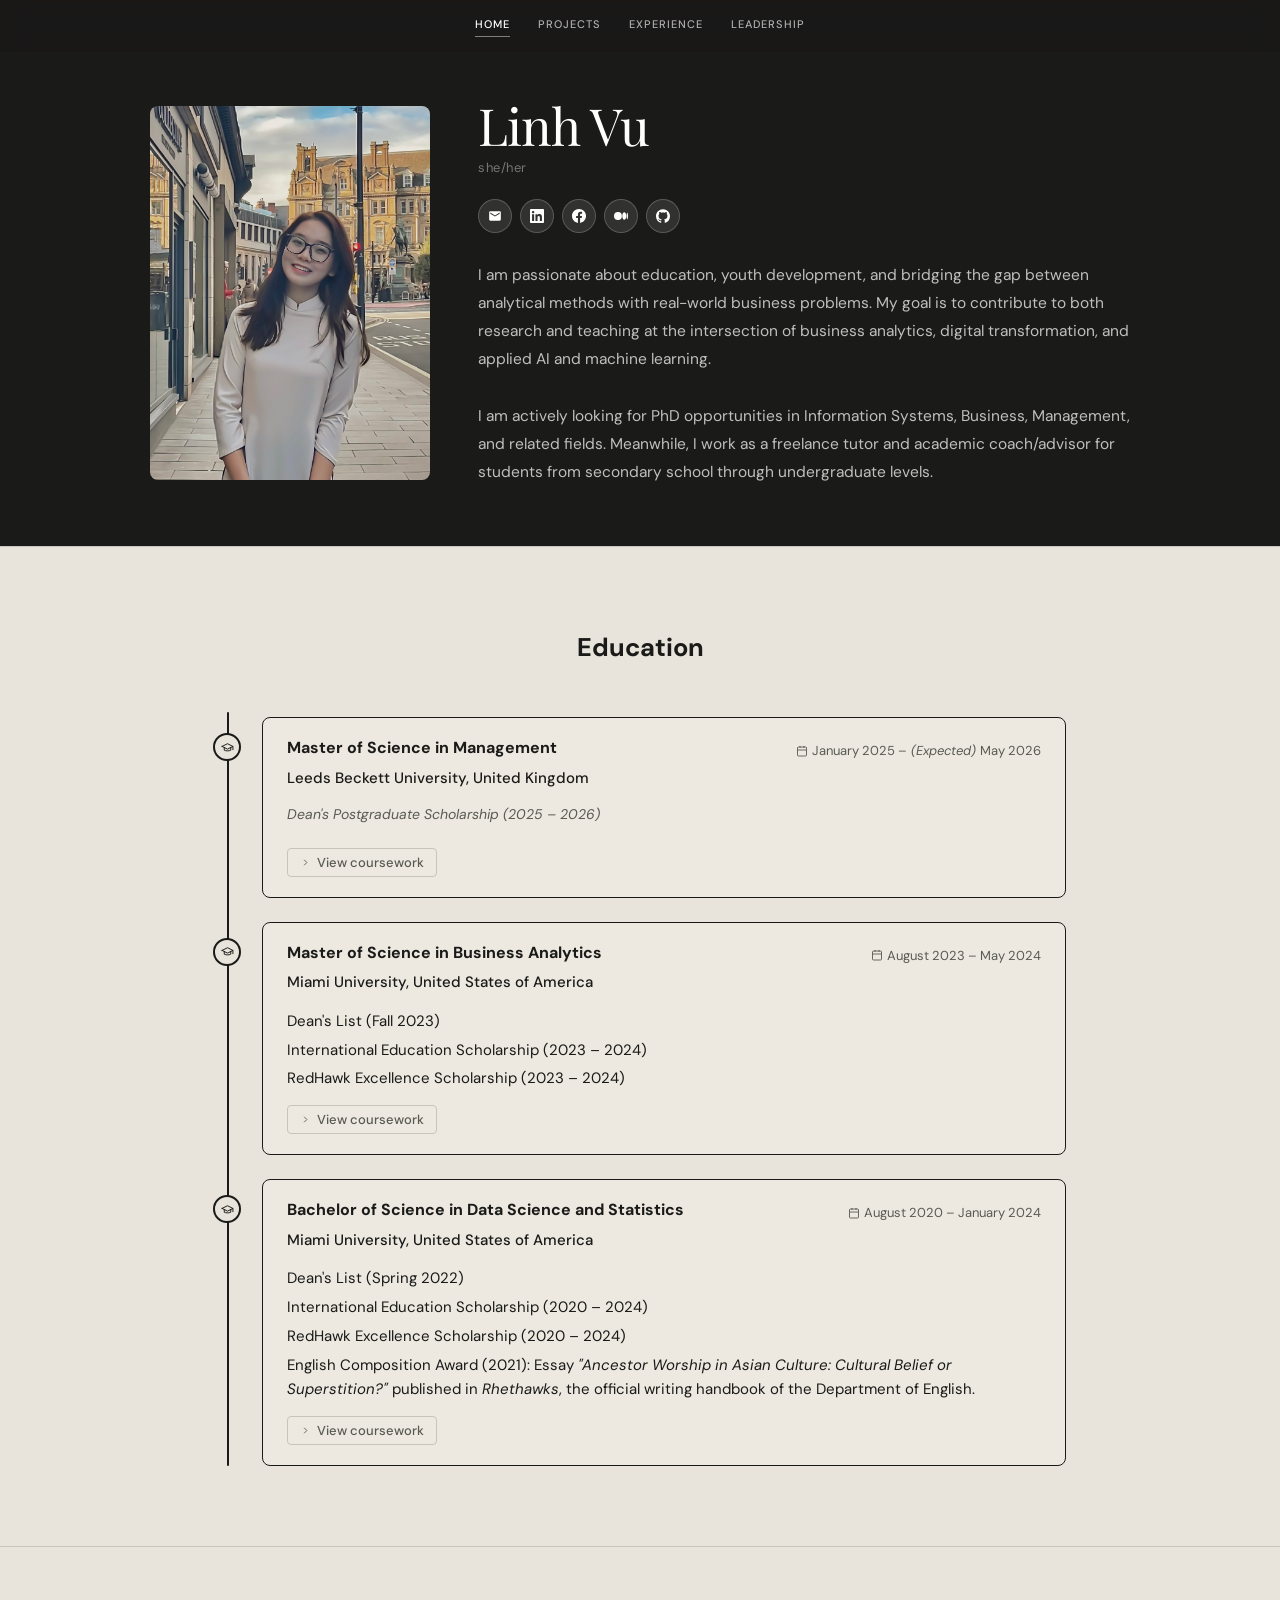
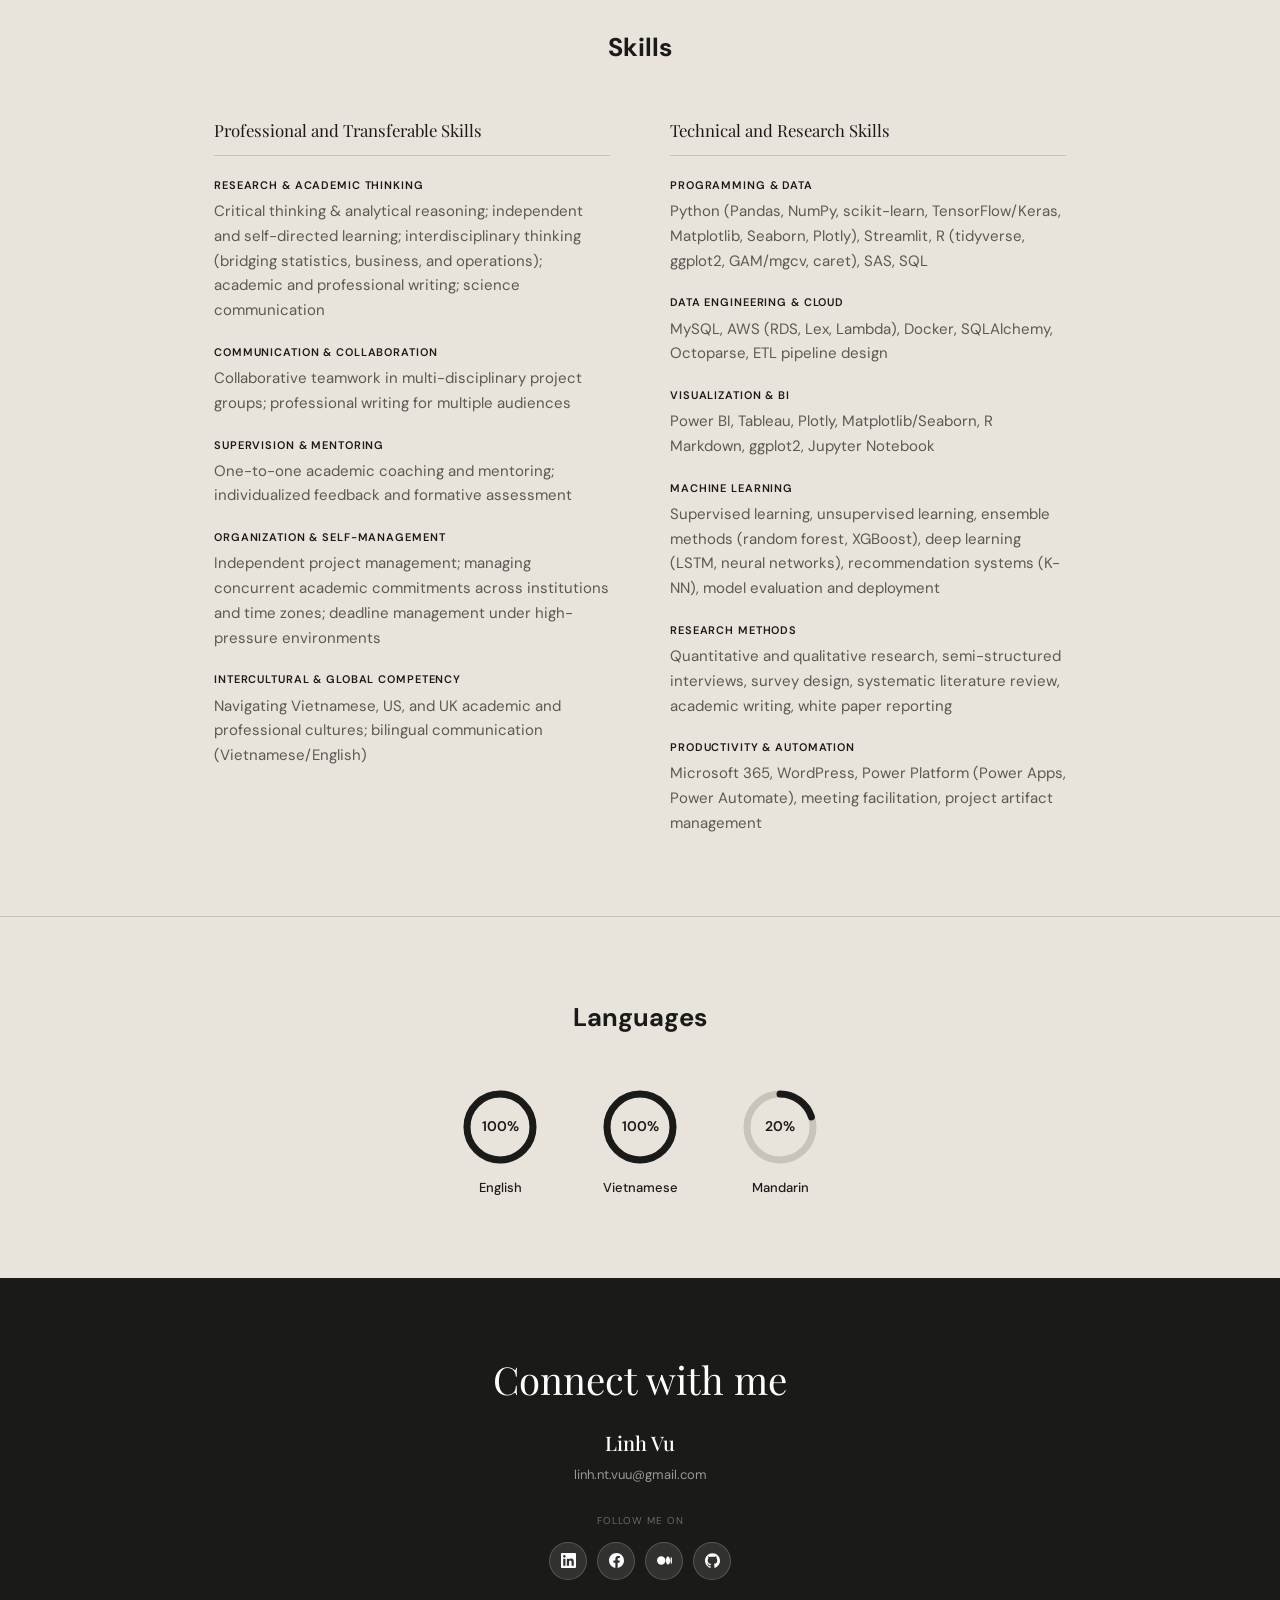
==== commit 4cf72814: "Update index.html" ====
--- a/index.html
+++ b/index.html
@@ -29,7 +29,7 @@
     }
     
     .hero-inner {
-      max-width: 920px;
+      max-width: 980px;
       margin: 0 auto;
       display: grid;
       grid-template-columns: 280px 1fr;
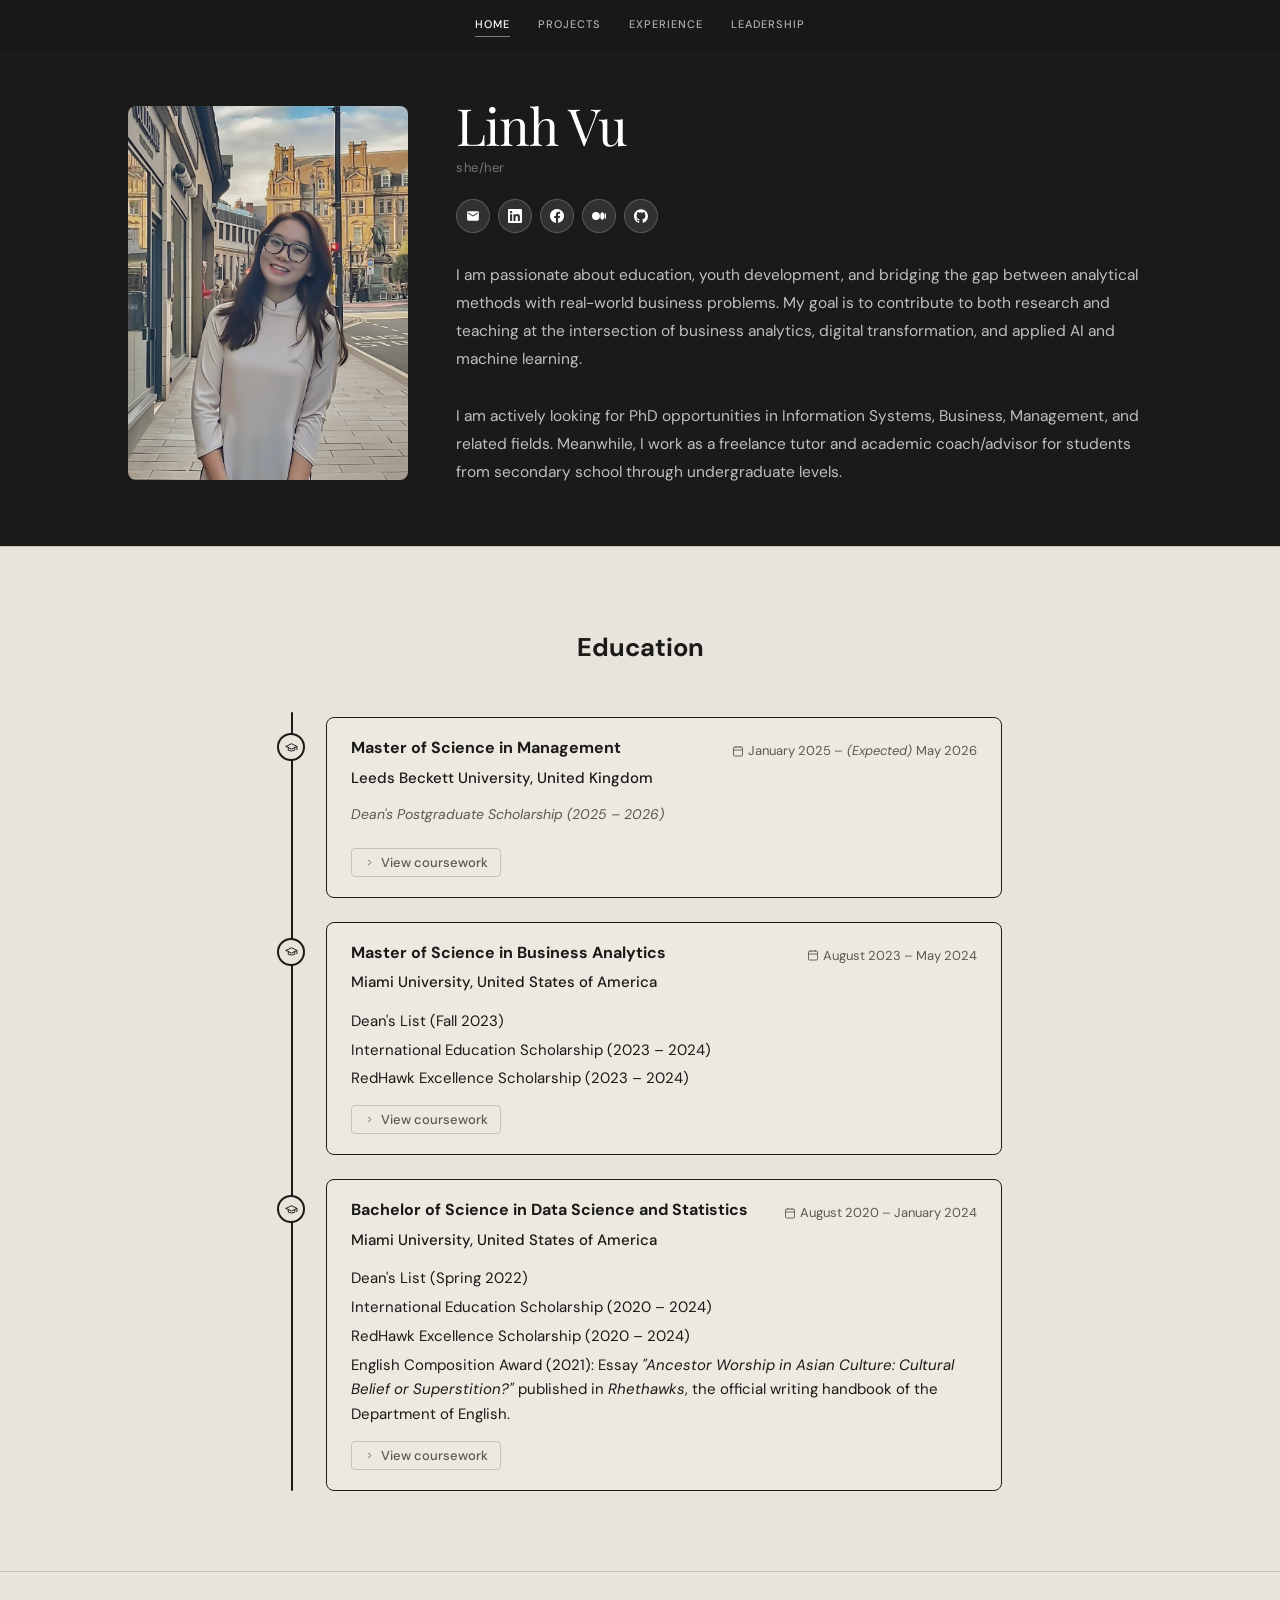
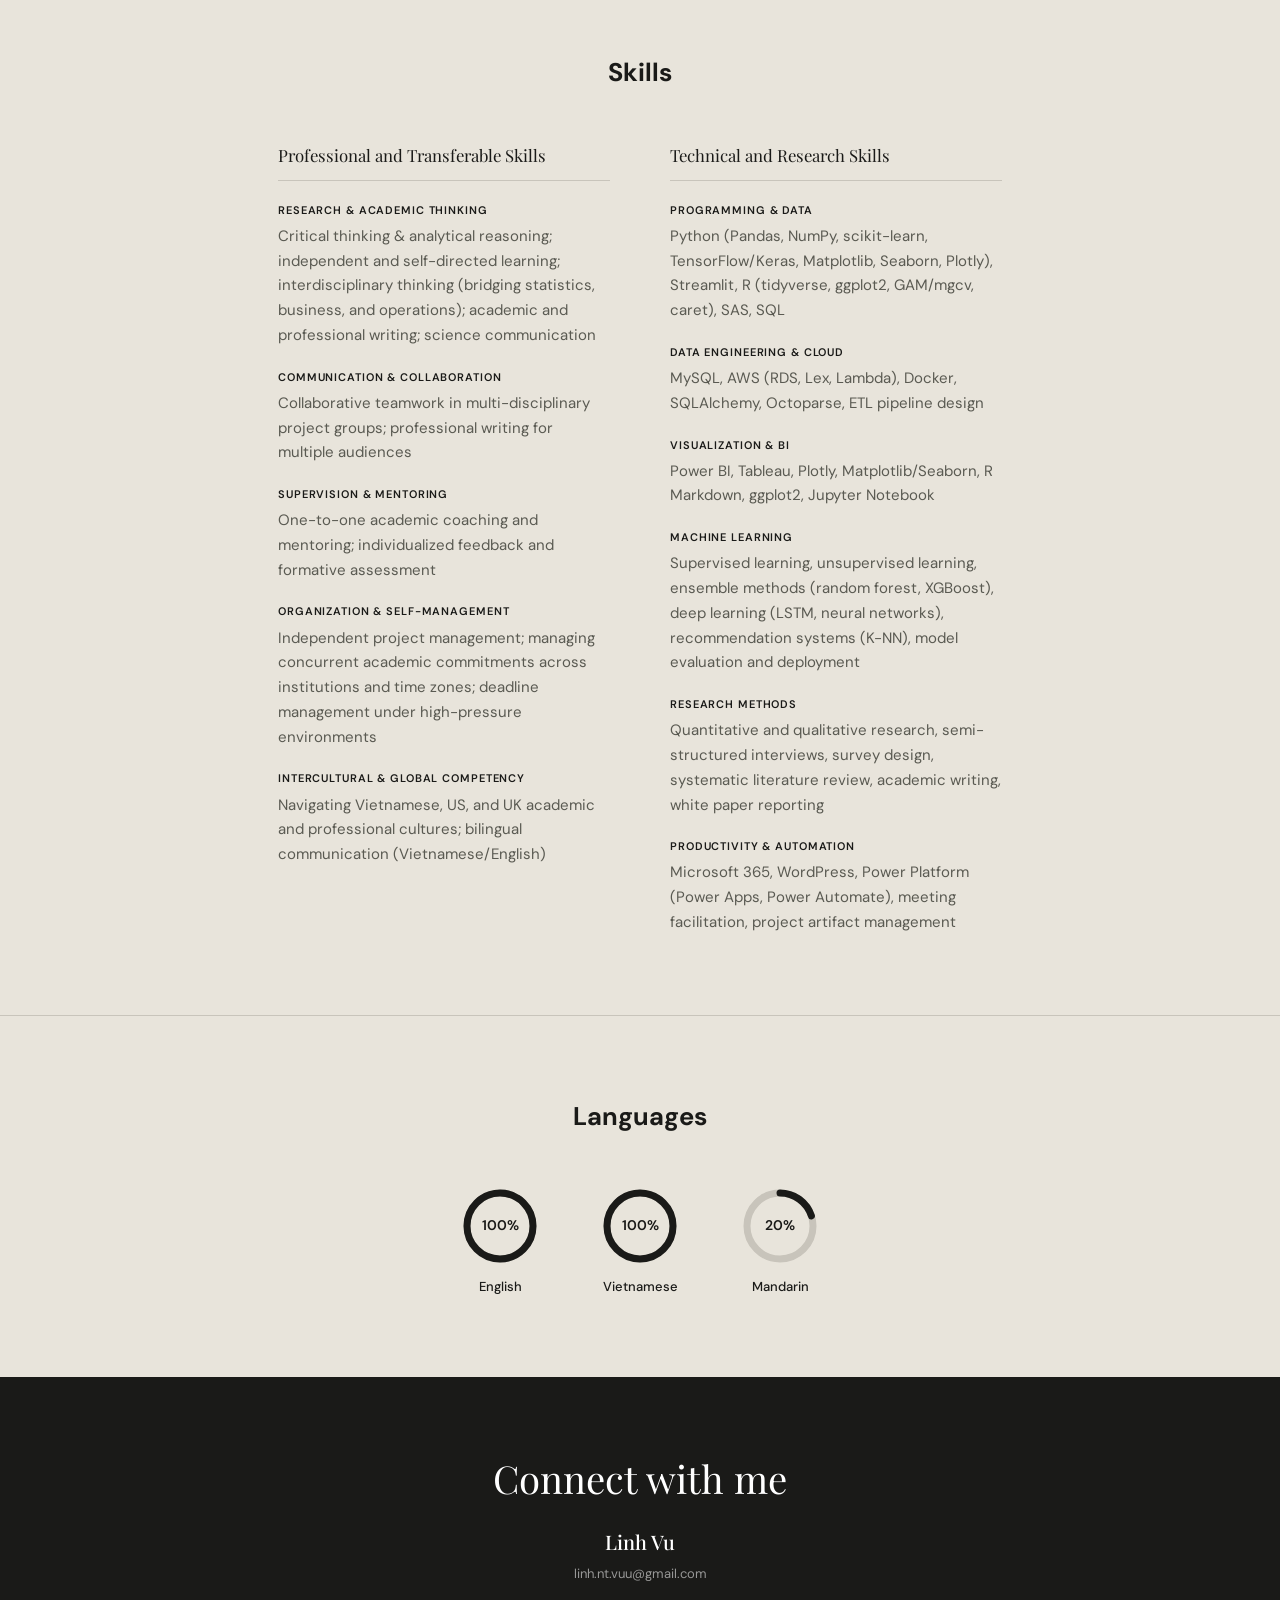
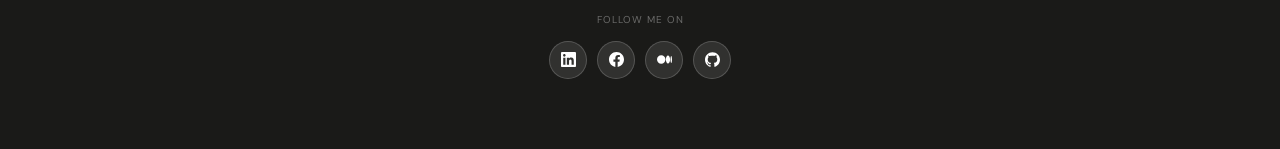
==== commit 5ae0b058: "Update index.html" ====
--- a/index.html
+++ b/index.html
@@ -10,27 +10,10 @@
   <link rel="stylesheet" href="style.css" />
   <style>
     /* ── HOME HERO ── */
-    /*
     .hero {
       background: var(--bg-dark);
       color: white;
       padding: calc(var(--nav-h) + 48px) var(--page-pad) 60px;
-      display: grid;
-      grid-template-columns: 280px 1fr;
-      gap: 48px;
-      align-items: center;
-    }
-    */
-
-    .hero {
-      background: var(--bg-dark);
-      color: white;
-      padding: calc(var(--nav-h) + 48px) var(--page-pad) 60px;
-    }
-    
-    .hero-inner {
-      max-width: 980px;
-      margin: 0 auto;
       display: grid;
       grid-template-columns: 280px 1fr;
       gap: 48px;
@@ -83,36 +66,34 @@
 
 <!-- HERO: photo left, name+socials+bio right -->
 <section class="hero" id="home">
-  <div class="hero-inner">
-    <div class="hero-photo">
-      <img src="images/linh.jpeg" alt="Linh Vu" />
-    </div>
-    <div class="hero-right-content">
-      <h1 class="hero-name">Linh Vu</h1>
-      <div class="hero-pronoun">she/her</div>
-      <div class="hero-socials">
-        <a href="mailto:linh.nt.vuu@gmail.com" class="hero-social-link" title="Email">
-          <svg viewBox="0 0 24 24"><path d="M20 4H4c-1.1 0-2 .9-2 2v12c0 1.1.9 2 2 2h16c1.1 0 2-.9 2-2V6c0-1.1-.9-2-2-2zm0 4l-8 5-8-5V6l8 5 8-5v2z"/></svg>
-        </a>
-        <a href="https://www.linkedin.com/in/linhvu11/" target="_blank" class="hero-social-link" title="LinkedIn">
-          <svg viewBox="0 0 24 24"><path d="M20.447 20.452h-3.554v-5.569c0-1.328-.027-3.037-1.852-3.037-1.853 0-2.136 1.445-2.136 2.939v5.667H9.351V9h3.414v1.561h.046c.477-.9 1.637-1.85 3.37-1.85 3.601 0 4.267 2.37 4.267 5.455v6.286zM5.337 7.433c-1.144 0-2.063-.926-2.063-2.065 0-1.138.92-2.063 2.063-2.063 1.14 0 2.064.925 2.064 2.063 0 1.139-.925 2.065-2.064 2.065zm1.782 13.019H3.555V9h3.564v11.452zM22.225 0H1.771C.792 0 0 .774 0 1.729v20.542C0 23.227.792 24 1.771 24h20.451C23.2 24 24 23.227 24 22.271V1.729C24 .774 23.2 0 22.222 0h.003z"/></svg>
-        </a>
-        <a href="https://www.facebook.com/linhbong115" target="_blank" class="hero-social-link" title="Facebook">
-          <svg viewBox="0 0 24 24"><path d="M24 12.073c0-6.627-5.373-12-12-12s-12 5.373-12 12c0 5.99 4.388 10.954 10.125 11.854v-8.385H7.078v-3.47h3.047V9.43c0-3.007 1.792-4.669 4.533-4.669 1.312 0 2.686.235 2.686.235v2.953H15.83c-1.491 0-1.956.925-1.956 1.874v2.25h3.328l-.532 3.47h-2.796v8.385C19.612 23.027 24 18.062 24 12.073z"/></svg>
-        </a>
-        <a href="https://medium.com/@linhvu.nt" target="_blank" class="hero-social-link" title="Medium">
-          <svg viewBox="0 0 24 24"><path d="M13.54 12a6.8 6.8 0 01-6.77 6.82A6.8 6.8 0 010 12a6.8 6.8 0 016.77-6.82A6.8 6.8 0 0113.54 12zM20.96 12c0 3.54-1.51 6.42-3.38 6.42-1.87 0-3.39-2.88-3.39-6.42s1.52-6.42 3.39-6.42 3.38 2.88 3.38 6.42M24 12c0 3.17-.53 5.75-1.19 5.75-.66 0-1.19-2.58-1.19-5.75s.53-5.75 1.19-5.75C23.47 6.25 24 8.83 24 12z"/></svg>
-        </a>
-        <a href="https://github.com/linhvu11" target="_blank" class="hero-social-link" title="GitHub">
-          <svg viewBox="0 0 24 24"><path d="M12 .297c-6.63 0-12 5.373-12 12 0 5.303 3.438 9.8 8.205 11.385.6.113.82-.258.82-.577 0-.285-.01-1.04-.015-2.04-3.338.724-4.042-1.61-4.042-1.61C4.422 18.07 3.633 17.7 3.633 17.7c-1.087-.744.084-.729.084-.729 1.205.084 1.838 1.236 1.838 1.236 1.07 1.835 2.809 1.305 3.495.998.108-.776.417-1.305.76-1.605-2.665-.3-5.466-1.332-5.466-5.93 0-1.31.465-2.38 1.235-3.22-.135-.303-.54-1.523.105-3.176 0 0 1.005-.322 3.3 1.23.96-.267 1.98-.399 3-.405 1.02.006 2.04.138 3 .405 2.28-1.552 3.285-1.23 3.285-1.23.645 1.653.24 2.873.12 3.176.765.84 1.23 1.91 1.23 3.22 0 4.61-2.805 5.625-5.475 5.92.42.36.81 1.096.81 2.22 0 1.606-.015 2.896-.015 3.286 0 .315.21.69.825.57C20.565 22.092 24 17.592 24 12.297c0-6.627-5.373-12-12-12"/></svg>
-        </a>
-      </div>
-      <p class="hero-bio">
-        I am passionate about education, youth development, and bridging the gap between analytical methods with real-world business problems. My goal is to contribute to both research and teaching at the intersection of business analytics, digital transformation, and applied AI and machine learning.
-        <br><br>
-        I am actively looking for PhD opportunities in Information Systems, Business, Management, and related fields. Meanwhile, I work as a freelance tutor and academic coach/advisor for students from secondary school through undergraduate levels.
-      </p>
-    </div>
+  <div class="hero-photo">
+    <img src="images/linh.jpeg" alt="Linh Vu" />
+  </div>
+  <div class="hero-right-content">
+    <h1 class="hero-name">Linh Vu</h1>
+    <div class="hero-pronoun">she/her</div>
+    <div class="hero-socials">
+      <a href="mailto:linh.nt.vuu@gmail.com" class="hero-social-link" title="Email">
+        <svg viewBox="0 0 24 24"><path d="M20 4H4c-1.1 0-2 .9-2 2v12c0 1.1.9 2 2 2h16c1.1 0 2-.9 2-2V6c0-1.1-.9-2-2-2zm0 4l-8 5-8-5V6l8 5 8-5v2z"/></svg>
+      </a>
+      <a href="https://www.linkedin.com/in/linhvu11/" target="_blank" class="hero-social-link" title="LinkedIn">
+        <svg viewBox="0 0 24 24"><path d="M20.447 20.452h-3.554v-5.569c0-1.328-.027-3.037-1.852-3.037-1.853 0-2.136 1.445-2.136 2.939v5.667H9.351V9h3.414v1.561h.046c.477-.9 1.637-1.85 3.37-1.85 3.601 0 4.267 2.37 4.267 5.455v6.286zM5.337 7.433c-1.144 0-2.063-.926-2.063-2.065 0-1.138.92-2.063 2.063-2.063 1.14 0 2.064.925 2.064 2.063 0 1.139-.925 2.065-2.064 2.065zm1.782 13.019H3.555V9h3.564v11.452zM22.225 0H1.771C.792 0 0 .774 0 1.729v20.542C0 23.227.792 24 1.771 24h20.451C23.2 24 24 23.227 24 22.271V1.729C24 .774 23.2 0 22.222 0h.003z"/></svg>
+      </a>
+      <a href="https://www.facebook.com/linhbong115" target="_blank" class="hero-social-link" title="Facebook">
+        <svg viewBox="0 0 24 24"><path d="M24 12.073c0-6.627-5.373-12-12-12s-12 5.373-12 12c0 5.99 4.388 10.954 10.125 11.854v-8.385H7.078v-3.47h3.047V9.43c0-3.007 1.792-4.669 4.533-4.669 1.312 0 2.686.235 2.686.235v2.953H15.83c-1.491 0-1.956.925-1.956 1.874v2.25h3.328l-.532 3.47h-2.796v8.385C19.612 23.027 24 18.062 24 12.073z"/></svg>
+      </a>
+      <a href="https://medium.com/@linhvu.nt" target="_blank" class="hero-social-link" title="Medium">
+        <svg viewBox="0 0 24 24"><path d="M13.54 12a6.8 6.8 0 01-6.77 6.82A6.8 6.8 0 010 12a6.8 6.8 0 016.77-6.82A6.8 6.8 0 0113.54 12zM20.96 12c0 3.54-1.51 6.42-3.38 6.42-1.87 0-3.39-2.88-3.39-6.42s1.52-6.42 3.39-6.42 3.38 2.88 3.38 6.42M24 12c0 3.17-.53 5.75-1.19 5.75-.66 0-1.19-2.58-1.19-5.75s.53-5.75 1.19-5.75C23.47 6.25 24 8.83 24 12z"/></svg>
+      </a>
+      <a href="https://github.com/linhvu11" target="_blank" class="hero-social-link" title="GitHub">
+        <svg viewBox="0 0 24 24"><path d="M12 .297c-6.63 0-12 5.373-12 12 0 5.303 3.438 9.8 8.205 11.385.6.113.82-.258.82-.577 0-.285-.01-1.04-.015-2.04-3.338.724-4.042-1.61-4.042-1.61C4.422 18.07 3.633 17.7 3.633 17.7c-1.087-.744.084-.729.084-.729 1.205.084 1.838 1.236 1.838 1.236 1.07 1.835 2.809 1.305 3.495.998.108-.776.417-1.305.76-1.605-2.665-.3-5.466-1.332-5.466-5.93 0-1.31.465-2.38 1.235-3.22-.135-.303-.54-1.523.105-3.176 0 0 1.005-.322 3.3 1.23.96-.267 1.98-.399 3-.405 1.02.006 2.04.138 3 .405 2.28-1.552 3.285-1.23 3.285-1.23.645 1.653.24 2.873.12 3.176.765.84 1.23 1.91 1.23 3.22 0 4.61-2.805 5.625-5.475 5.92.42.36.81 1.096.81 2.22 0 1.606-.015 2.896-.015 3.286 0 .315.21.69.825.57C20.565 22.092 24 17.592 24 12.297c0-6.627-5.373-12-12-12"/></svg>
+      </a>
+    </div>
+    <p class="hero-bio">
+      I am passionate about education, youth development, and bridging the gap between analytical methods with real-world business problems. My goal is to contribute to both research and teaching at the intersection of business analytics, digital transformation, and applied AI and machine learning.
+      <br><br>
+      I am actively looking for PhD opportunities in Information Systems, Business, Management, and related fields. Meanwhile, I work as a freelance tutor and academic coach/advisor for students from secondary school through undergraduate levels.
+    </p>
   </div>
 </section>
 
--- a/style.css
+++ b/style.css
@@ -12,7 +12,9 @@
   --nav-h: 52px;
   --content-max: 980px;     /* wider content */
   /* min 20px so mobile has breathing room matching hero padding */
-  --page-pad: clamp(20px, 5vw, 80px);
+  /* --page-pad: clamp(20px, 5vw, 80px); */
+  --page-pad: clamp(20px, 10vw, 160px);
+  /* --page-pad-mobile: clamp(20px, 5vw, 80px); */
   --dot-size: 28px;
   --line-left: 13px;        /* center of the 2px line = (dot-size/2) - 1 */
 }
@@ -211,9 +213,9 @@
 .experience-panel.open { display: block; animation: dropIn 0.2s ease; }
 @keyframes dropIn { from { opacity: 0; transform: translateY(-5px); } to { opacity: 1; transform: none; } }
 .experience-panel p { margin-bottom: 6px; font-size: 14px; font-style: italic; }
-.experience-panel ul { padding-left: 18px; }
-.experience-panel li { font-size: 14px; line-height: 1.65; margin-bottom: 6px; }
-.experience-panel li:last-child { margin-bottom: 0; }
+.experience-panel-bullets { padding-left: 18px; }
+.experience-panel-bullets li { font-size: 14px; line-height: 1.65; margin-bottom: 6px; }
+.experience-panel-bullets li:last-child { margin-bottom: 0; }
 
 /* ══ SKILLS ══ */
 .skills-two-col { display: grid; grid-template-columns: 1fr 1fr; gap: 0 60px; }
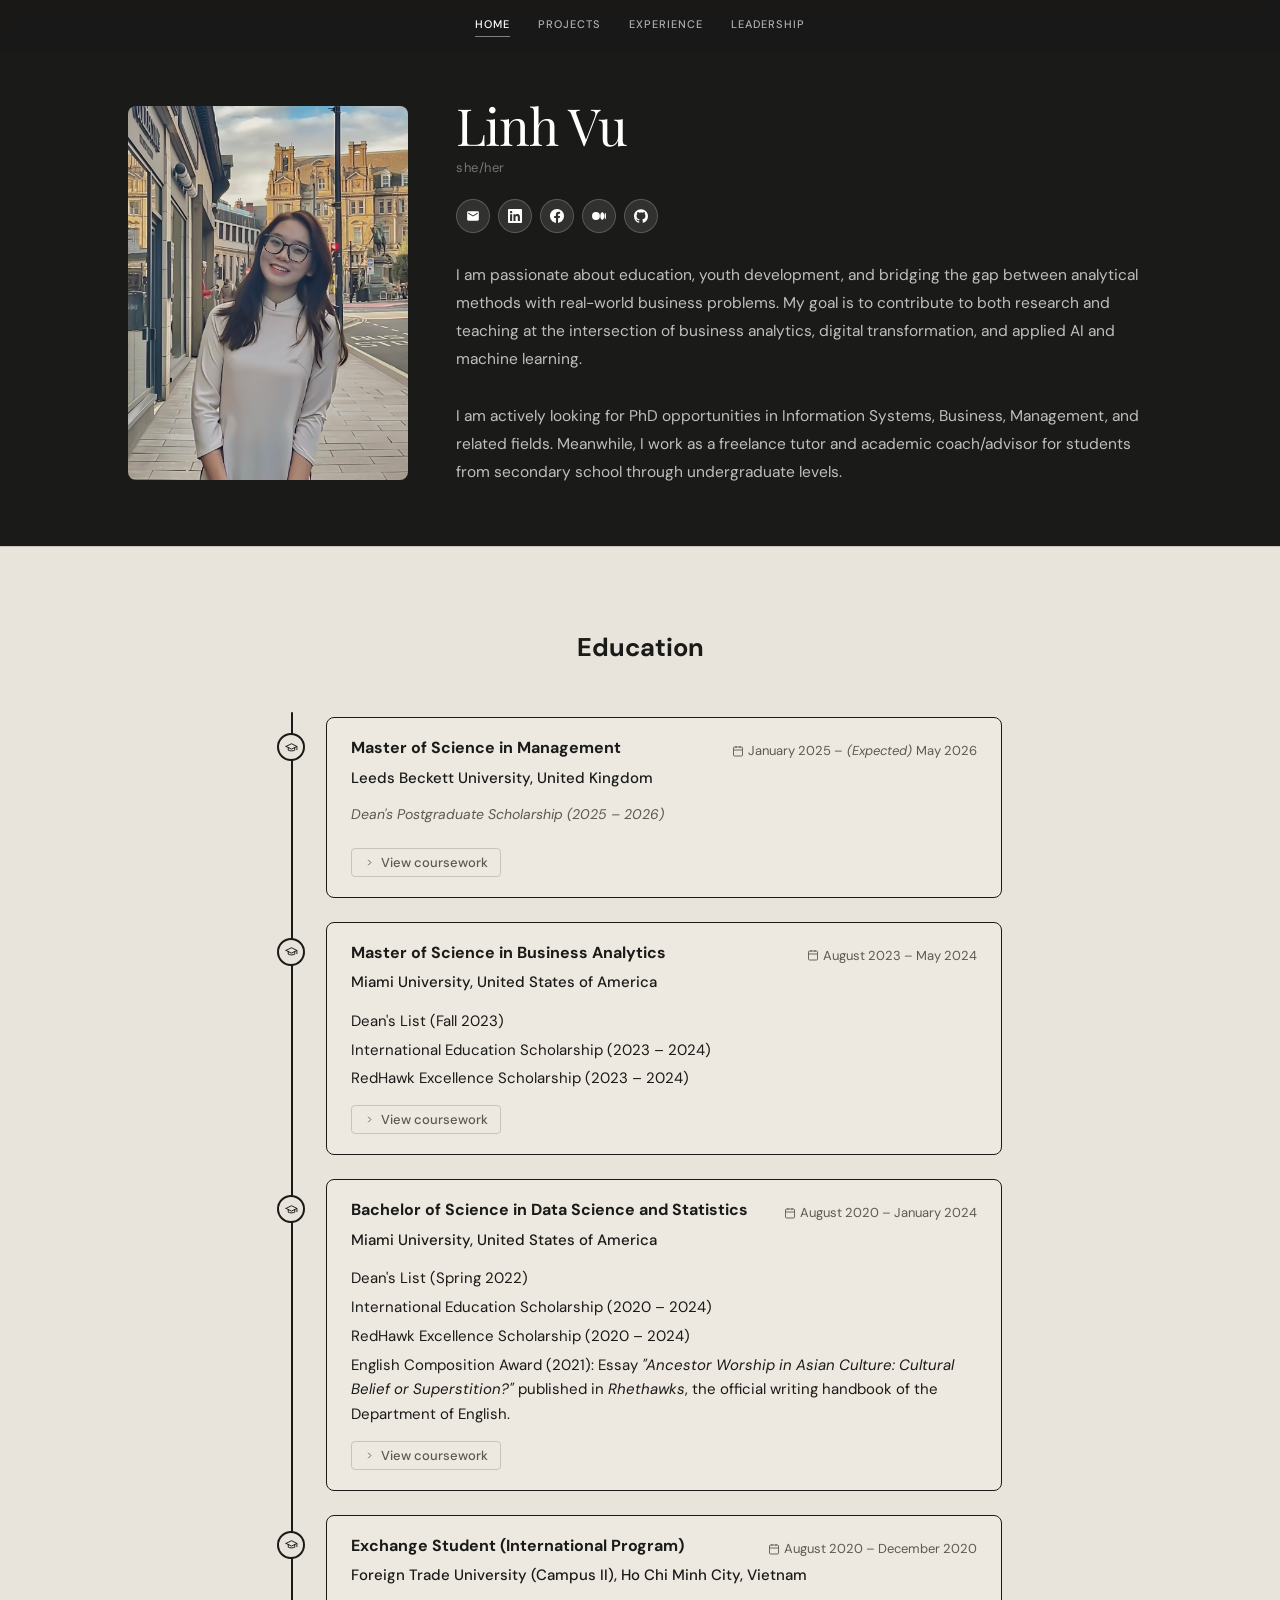
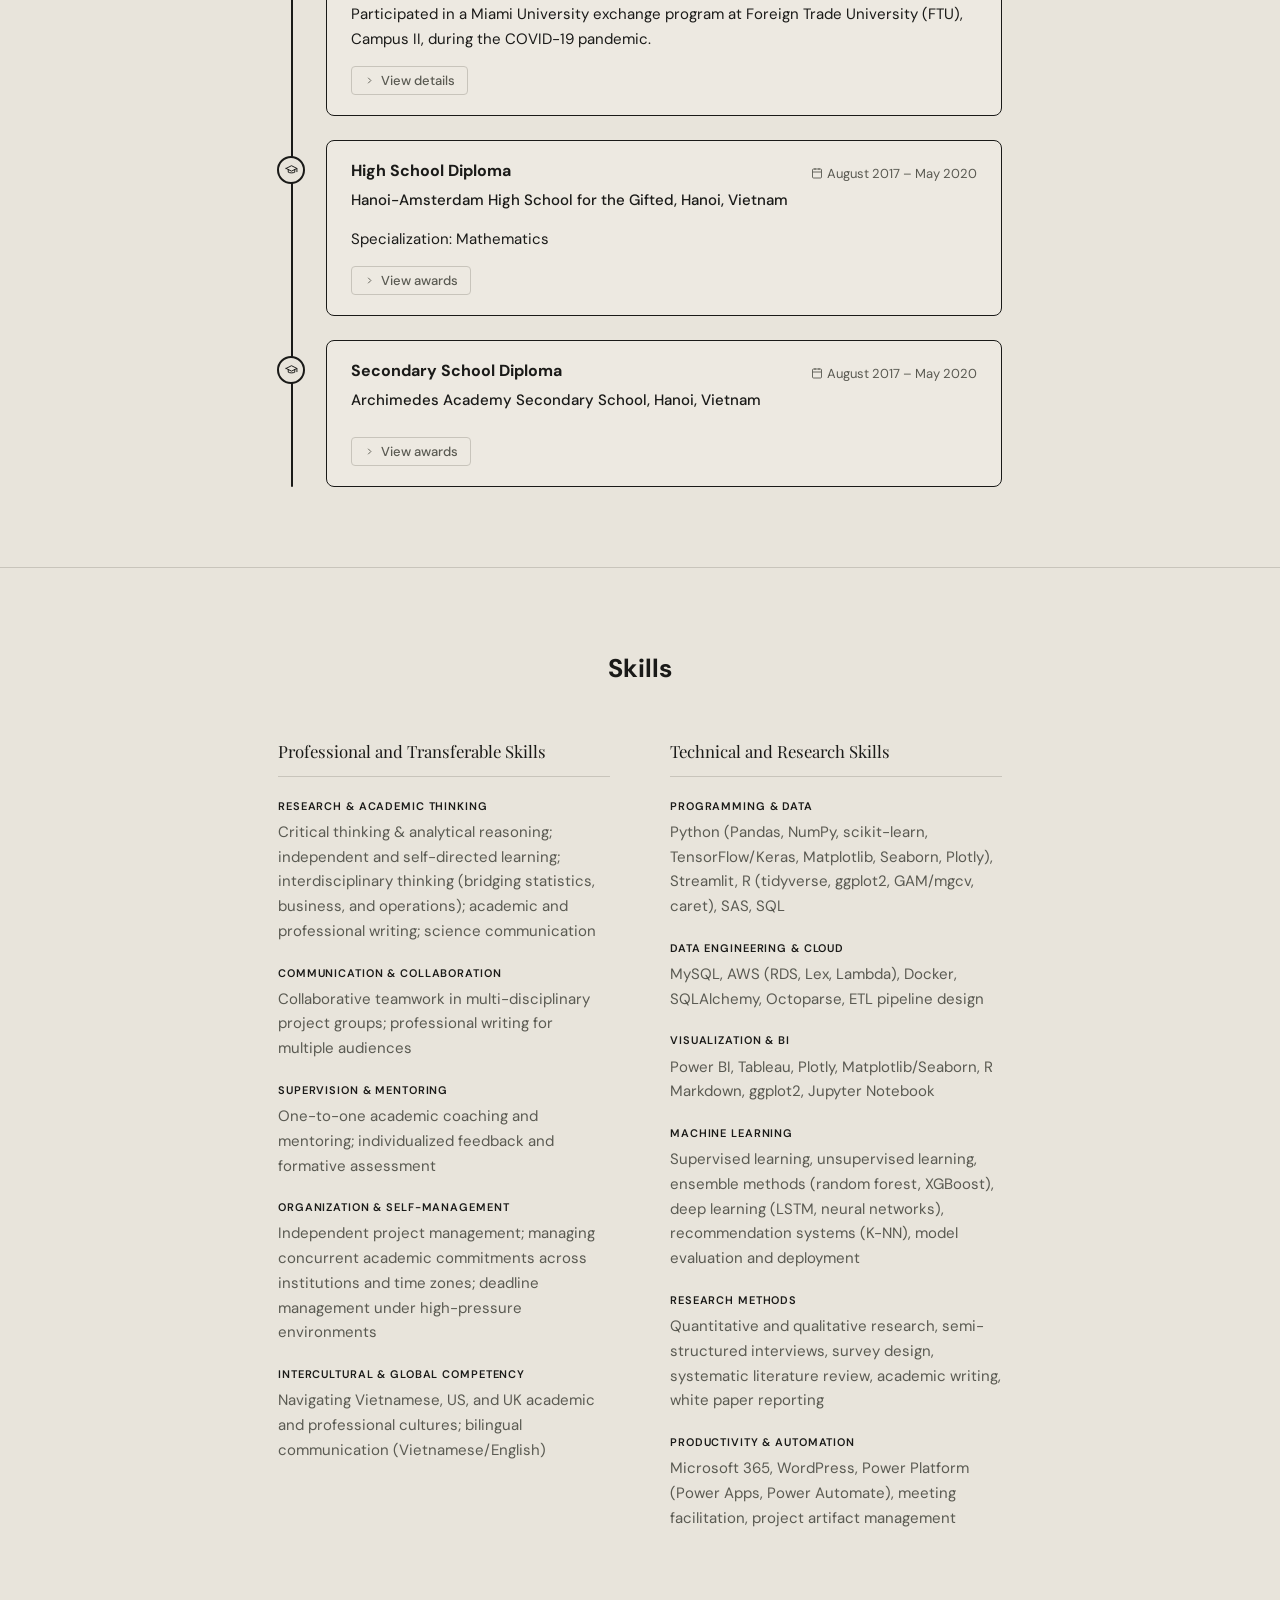
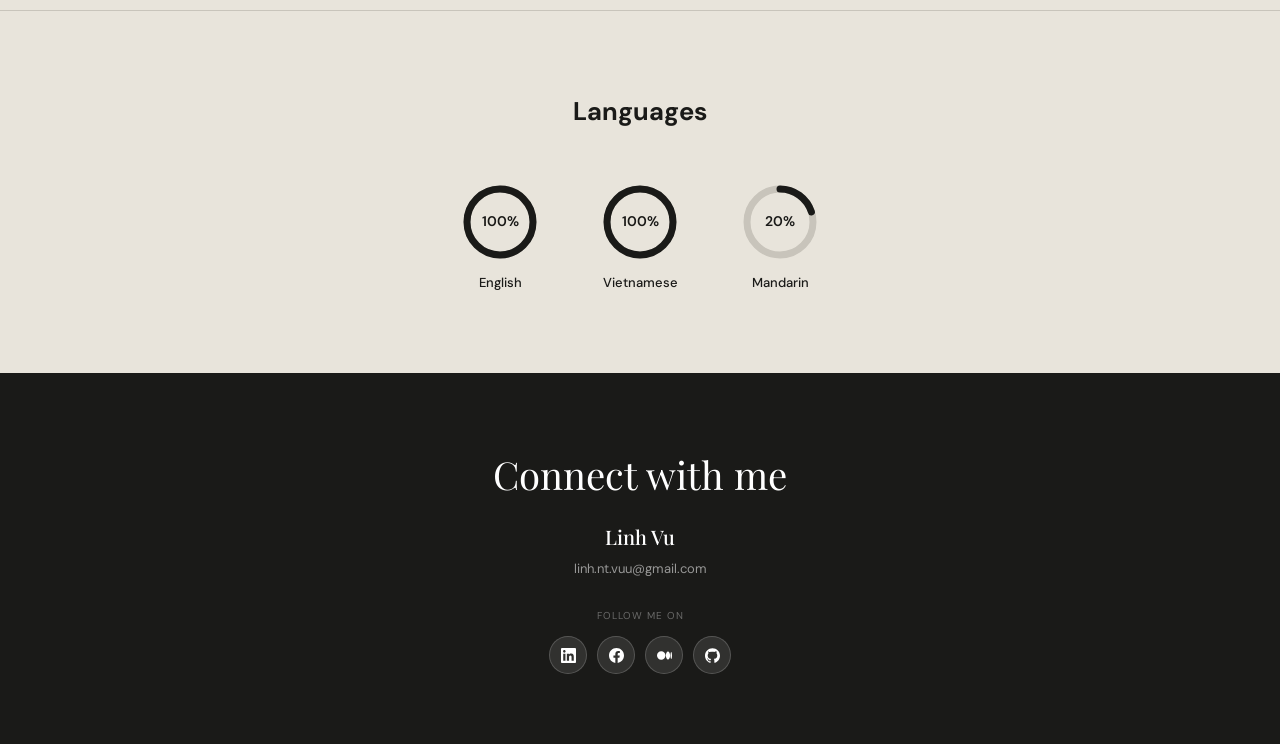
==== commit 2ebc14c1: "Update index.html" ====
--- a/index.html
+++ b/index.html
@@ -3,12 +3,13 @@
 <head>
   <meta charset="UTF-8" />
   <meta name="viewport" content="width=device-width, initial-scale=1.0" />
-  <title>Linh Vu's Online CV</title>
+  <title>Linh Vu | Personal Website</title>
   <link rel="preconnect" href="https://fonts.googleapis.com" />
   <link rel="preconnect" href="https://fonts.gstatic.com" crossorigin />
   <link href="https://fonts.googleapis.com/css2?family=Playfair+Display:ital,wght@0,400;0,500;0,700;1,400;1,500&family=DM+Sans:wght@300;400;500&display=swap" rel="stylesheet" />
   <link rel="stylesheet" href="style.css" />
   <style>
+    
     /* ── HOME HERO ── */
     .hero {
       background: var(--bg-dark);
@@ -19,7 +20,6 @@
       gap: 48px;
       align-items: center;
     }
-    
     /* photo left */
     .hero-photo {
       width: 100%;
@@ -51,6 +51,23 @@
     .hero-social-link:hover { background: rgba(255,255,255,0.2); }
     .hero-social-link svg { width: 14px; height: 14px; fill: white; }
     .hero-bio { font-size: 15.5px; line-height: 1.82; color: rgba(255,255,255,0.72); }
+
+    /* ── AWARD LIST ── */
+    .award-detail {
+      font-size: 12.5px;
+      color: var(--text-light);
+      margin-top: 4px;
+      line-height: 1.6;
+      font-style: italic;
+    }
+    .edu-awards-list a {
+      text-decoration: underline;
+      text-underline-offset: 2px;
+      color: inherit;
+      opacity: 0.75;
+    }
+    .edu-awards-list a:hover { opacity: 1; }
+    
   </style>
 </head>
 <body>
@@ -104,6 +121,7 @@
     <div class="section-content">
       <div class="timeline reveal">
 
+        <!-- Leeds Beckett University -->
         <div class="timeline-item">
           <div class="timeline-dot">
             <!-- graduation cap line-art -->
@@ -120,7 +138,6 @@
             <span class="timeline-card-org">Leeds Beckett University, United Kingdom</span>
             <div class="edu-meta">Dean's Postgraduate Scholarship (2025 – 2026)</div>
             <button class="coursework-toggle" onclick="toggleCard(this)">
-              <!-- <svg viewBox="0 0 24 24"><polyline points="6 9 12 15 18 9"/></svg> -->
               <svg viewBox="0 0 24 24"><polyline points="9 6 15 12 9 18"/></svg>
               View coursework
             </button>
@@ -135,9 +152,10 @@
               <p><strong>Managing Financial Resources:</strong> financial reporting, ratio analysis, cost-volume-profit analysis, budgeting, investment appraisal (NPV, IRR)</p>
               <p><strong>Risk Management:</strong> ERM, risk assessment matrices, ISO 31000 risk framework, operational and strategic risk, supply chain risk</p>
             </div>
-          </div>
-        </div>
-
+          </div> <!-- class="timeline-card" -->
+        </div> <!-- class="timeline-item" -->
+
+        <!-- Miami University Master -->
         <div class="timeline-item">
           <div class="timeline-dot">
             <svg viewBox="0 0 24 24"><path d="M22 10v6M2 10l10-5 10 5-10 5-10-5z"/><path d="M6 12v5c3.33 1.67 8.67 1.67 12 0v-5"/></svg>
@@ -157,12 +175,10 @@
               <li>RedHawk Excellence Scholarship (2023 – 2024)</li>
             </ul>
             <button class="coursework-toggle" onclick="toggleCard(this)">
-              <!-- <svg viewBox="0 0 24 24"><polyline points="6 9 12 15 18 9"/></svg> -->
               <svg viewBox="0 0 24 24"><polyline points="9 6 15 12 9 18"/></svg>
               View coursework
             </button>
             <div class="coursework-panel">
-              <!-- <div class="cw-subhead">Relevant Coursework</div> -->
               <p><strong>Data Warehousing and Business Intelligence (BI):</strong> data warehouse architecture, ETL processes, dimensional modeling (star/snowflake schema), BI tools</p>
               <p><strong>Big Data:</strong> large-scale data integration, distributed computing, Python/SQL pipelines, feature engineering</p>
               <p><strong>Data Mining in Business:</strong> classification, clustering, model evaluation, SMOTE, cross-validation</p>
@@ -173,9 +189,10 @@
               <p><strong>Systems Modeling and Optimization:</strong> linear programming, decision modeling, sensitivity analysis</p>
               <p><strong>Prescriptive Analytics:</strong> optimization modeling, decision support systems, simulation</p>
             </div>
-          </div>
-        </div>
-
+          </div> <!-- class="timeline-card" -->
+        </div> <!-- class="timeline-item" -->
+
+        <!-- Miami University Bachelor -->
         <div class="timeline-item">
           <div class="timeline-dot">
             <svg viewBox="0 0 24 24"><path d="M22 10v6M2 10l10-5 10 5-10 5-10-5z"/><path d="M6 12v5c3.33 1.67 8.67 1.67 12 0v-5"/></svg>
@@ -196,12 +213,10 @@
               <li>English Composition Award (2021): Essay <em>"Ancestor Worship in Asian Culture: Cultural Belief or Superstition?"</em> published in <em>Rhethawks</em>, the official writing handbook of the Department of English.</li>
             </ul>
             <button class="coursework-toggle" onclick="toggleCard(this)">
-              <!-- <svg viewBox="0 0 24 24"><polyline points="6 9 12 15 18 9"/></svg> -->
               <svg viewBox="0 0 24 24"><polyline points="9 6 15 12 9 18"/></svg>
               View coursework
             </button>
             <div class="coursework-panel">
-              <!-- <div class="cw-subhead">Relevant Coursework</div> -->
               <p><strong>Programming Foundations:</strong> OOP, Java, data abstraction, data structures, web application programming, algorithmic thinking</p>
               <p><strong>Database Systems:</strong> relational databases, SQL, schema design, query optimization</p>
               <p><strong>Statistical Programming:</strong> R/SAS, Monte Carlo simulation, randomization tests, statistical computing</p>
@@ -215,12 +230,136 @@
               <p><strong>Economics:</strong> applied econometrics, micro/macro-economics, market structures, fiscal/monetary policy</p>
               <p><strong>Financial Accounting:</strong> financial statements, cost analysis, managerial decision-support</p>
             </div>
-          </div>
-        </div>
-
-      </div>
-    </div>
-  </div>
+          </div> <!-- class="timeline-card" -->
+        </div> <!-- class="timeline-item" -->
+
+        <!-- Foreign Trade University -->
+        <div class="timeline-item">
+          <div class="timeline-dot">
+            <svg viewBox="0 0 24 24"><path d="M22 10v6M2 10l10-5 10 5-10 5-10-5z"/><path d="M6 12v5c3.33 1.67 8.67 1.67 12 0v-5"/></svg>
+          </div>
+          <div class="timeline-card">
+            <div class="timeline-card-header">
+              <div class="timeline-card-title">Exchange Student (International Program)</div>
+              <div class="timeline-card-date">
+                <svg viewBox="0 0 24 24"><rect x="3" y="4" width="18" height="18" rx="2"/><line x1="16" y1="2" x2="16" y2="6"/><line x1="8" y1="2" x2="8" y2="6"/><line x1="3" y1="10" x2="21" y2="10"/></svg>
+                August 2020 – December 2020
+              </div>
+            </div>
+            <span class="timeline-card-org">Foreign Trade University (Campus II), Ho Chi Minh City, Vietnam</span>
+            <ul class="edu-awards-list">
+              <li>Participated in a Miami University exchange program at Foreign Trade University (FTU), Campus II, during the COVID-19 pandemic.</li>
+            </ul>
+            <button class="coursework-toggle" onclick="toggleCard(this)">
+              <svg viewBox="0 0 24 24"><polyline points="9 6 15 12 9 18"/></svg>
+              View details
+            </button>
+            <div class="coursework-panel">
+              <p>Completed in-person <strong>Microeconomics</strong> and <strong>Macroeconomics</strong> coursework at FTU alongside full-time online study at Miami University</p>
+              <p>
+                <strong>Activity:</strong> Guest Speaker at at workshop "Studying Abroad Experiences: How to Navigate International Education."
+                <a href="leadership.html#guest-speaker" style="display: inline-block; margin-left: 8px; font-size: 12px; color: var(--text-light); text-decoration: underline; white-space: nowrap;">
+                  View on Leadership page →
+                </a>
+              </p>
+            </div> <!-- class="coursework-panel" -->
+          </div> <!-- class="timeline-card" -->
+        </div> <!-- class="timeline-item" -->
+
+        <!-- Hanoi-Amsterdam High School for the Gifted -->
+        <div class="timeline-item">
+          <div class="timeline-dot">
+            <svg viewBox="0 0 24 24"><path d="M22 10v6M2 10l10-5 10 5-10 5-10-5z"/><path d="M6 12v5c3.33 1.67 8.67 1.67 12 0v-5"/></svg>
+          </div>
+          <div class="timeline-card">
+            <div class="timeline-card-header">
+              <div class="timeline-card-title">High School Diploma</div>
+              <div class="timeline-card-date">
+                <svg viewBox="0 0 24 24"><rect x="3" y="4" width="18" height="18" rx="2"/><line x1="16" y1="2" x2="16" y2="6"/><line x1="8" y1="2" x2="8" y2="6"/><line x1="3" y1="10" x2="21" y2="10"/></svg>
+                August 2017 – May 2020
+              </div>
+            </div>
+            <span class="timeline-card-org">Hanoi-Amsterdam High School for the Gifted, Hanoi, Vietnam</span>
+            <ul class="edu-awards-list">
+              <li>Specialization: Mathematics</li>
+            </ul>
+            <button class="coursework-toggle" onclick="toggleCard(this)">
+              <svg viewBox="0 0 24 24"><polyline points="9 6 15 12 9 18"/></svg>
+              View awards
+            </button>
+            <div class="coursework-panel">
+              <ul class="edu-awards-list">
+                <li><strong>Third Prize</strong> — Hanoi Municipal Selection Examination for Gifted High School Students, Hanoi, Vietnam (March 2020)</li>
+                <li>
+                  <strong>Consolation Prize</strong> — <a href="https://www.facebook.com/toanmohinh.hanoi/" target="_blank">Math Modelling Competition</a>, organized by Vietnam Society for Applications of Mathematics, Hanoi, Vietnam (August 2019)
+                  <div class="award-detail">3-day annual competition for 25 teams (100 participants) from Hanoi to solve real-life problems using math models.</div>
+                </li>
+                <li>
+                  <strong>Honorable Mention</strong> — <a href="https://www.immchallenge.org/Index.html" target="_blank">5th International Mathematical Modeling Challenge (IM<sup>2</sup>C)</a>, organized by COMAP and NeoUnion ESC Organization, Remote (March–May 2019)
+                  <div class="award-detail">Represented Vietnam as part of a 4-member team; problem topic: Earth's Carrying Capacity. 57 teams from 33 countries/regions competed in the international round.</div>
+                </li>
+                <li>
+                  <strong>Silver Medal</strong> — <a href="https://www.facebook.com/InternationalTalentMathematicsContest" target="_blank">International Talent Mathematics Contest (ITMC)</a>, Bangkok, Thailand (February 2019)
+                  <div class="award-detail">Nearly 1,000 students from 10 countries participated.</div>
+                </li>
+                <li>
+                  <strong>3rd Place</strong> — Winter Round, 6th International Tournament Mathematics Without Borders, Bulgaria — Remote (February 2019)
+                  <div class="award-detail">Mathematics competition for students from grade 6 to 12 with 4 rounds (Spring, Summer, Autumn, Winter). 250 participants from all age groups attended the Winter round.</div>
+                </li>
+                <li><strong>Third Prize</strong> — Hanoi Municipal Selection Examination for Gifted High School Students, Hanoi, Vietnam (December 2018)</li>
+                <li>
+                  <strong>Ams Ambassador</strong> — <a href="https://hn-ams.edu.vn/content/tan-ai-su-ams-2018-vu-nam-trang-linh-nu-sinh-chuyen-toan-xinh-ep-va-tai-nang" target="_blank">Hanoi–Amsterdam High School for the Gifted</a>, Hanoi, Vietnam (2018)
+                  <div class="award-detail">Selected through the annual <a href="https://www.facebook.com/ngayhoianhtai18/" target="_blank">Ngày Hội Anh Tài (Talent Showcase)</a> competition — 4 competitive rounds (application, interview, talent showcase, finale) based on academic, talent, and extracurricular achievements. Recognized as a representative for over 2,000 students of the school.</div>
+                </li>
+                <li>
+                  <strong>Gold Award</strong> — <a href="https://www.facebook.com/SGYouthAmbassadors" target="_blank">Asia Student Leadership Conference (ASLC)</a>, organized by Youth Ambassadors and <a href="https://www.nyc.gov.sg" target="_blank">National Youth Council (NYC) Singapore</a>, Singapore (July 2018)
+                  <div class="award-detail">Annual conference attracting 260 participants from 10 countries across Asia.</div>
+                </li>
+              </ul> <!-- class="edu-awards-list" -->
+            </div> <!-- class="coursework-panel" -->
+          </div> <!-- class="timeline-card" -->
+        </div> <!-- class="timeline-item" -->
+
+        <!-- Archimedes Academy Secondary School -->
+        <div class="timeline-item">
+          <div class="timeline-dot">
+            <svg viewBox="0 0 24 24"><path d="M22 10v6M2 10l10-5 10 5-10 5-10-5z"/><path d="M6 12v5c3.33 1.67 8.67 1.67 12 0v-5"/></svg>
+          </div>
+          <div class="timeline-card">
+            <div class="timeline-card-header">
+              <div class="timeline-card-title">Secondary School Diploma</div>
+              <div class="timeline-card-date">
+                <svg viewBox="0 0 24 24"><rect x="3" y="4" width="18" height="18" rx="2"/><line x1="16" y1="2" x2="16" y2="6"/><line x1="8" y1="2" x2="8" y2="6"/><line x1="3" y1="10" x2="21" y2="10"/></svg>
+                August 2017 – May 2020
+              </div>
+            </div>
+            <span class="timeline-card-org">Archimedes Academy Secondary School, Hanoi, Vietnam</span>
+            <!--
+            <ul class="edu-awards-list">
+              <li></li>
+            </ul>
+            -->
+            <button class="coursework-toggle" onclick="toggleCard(this)">
+              <svg viewBox="0 0 24 24"><polyline points="9 6 15 12 9 18"/></svg>
+              View awards
+            </button>
+            <div class="coursework-panel">
+              <ul class="edu-awards-list">
+                <li>
+                  <strong>Second Prize</strong> — Hanoi Municipal Academic Competition for Gifted Grade 9 Students, Mathematics — Hanoi, Vietnam (2017)
+                  <div class="award-detail">Grade 9 students in Hanoi competed in one of 13 subjects including Math, Literature, History, Chemistry, and Physics. 166 students competed in the Mathematics section.</div>
+                </li>
+                <li><strong>Silver Medal</strong> — <a href="https://cmseducation.org/iymc/" target="_blank">International Young Mathematicians' Convention (IYMC)</a>, India (2016)</li>
+                <li><strong>Bronze Medal</strong> — Hanoi Open Mathematics Competition (HOMC), Hanoi, Vietnam (2016)</li>
+                <li><strong>Gold Medal</strong> — International Mathematics Contest (IMC), Singapore (2015)</li>
+              </ul> <!-- class="edu-awards-list" -->
+            </div> <!-- class="coursework-panel" -->
+          </div> <!-- class="timeline-card" -->
+        </div> <!-- class="timeline-item" -->
+
+      </div> <!-- class="timeline reveal" -->
+    </div> <!-- class="section-content" -->
+  </div> <!-- class="section-inner" -->
 </section>
 
 <!-- SKILLS -->
--- a/style.css
+++ b/style.css
@@ -342,7 +342,7 @@
 
 /* ══ MOBILE responsive adjustments ══ */
 /* ══ HERO mobile ══ */
-@media (max-width: 968px) {
+@media (max-width: 800px) {
   .hero {
     grid-template-columns: 1fr !important;
     gap: 28px !important;
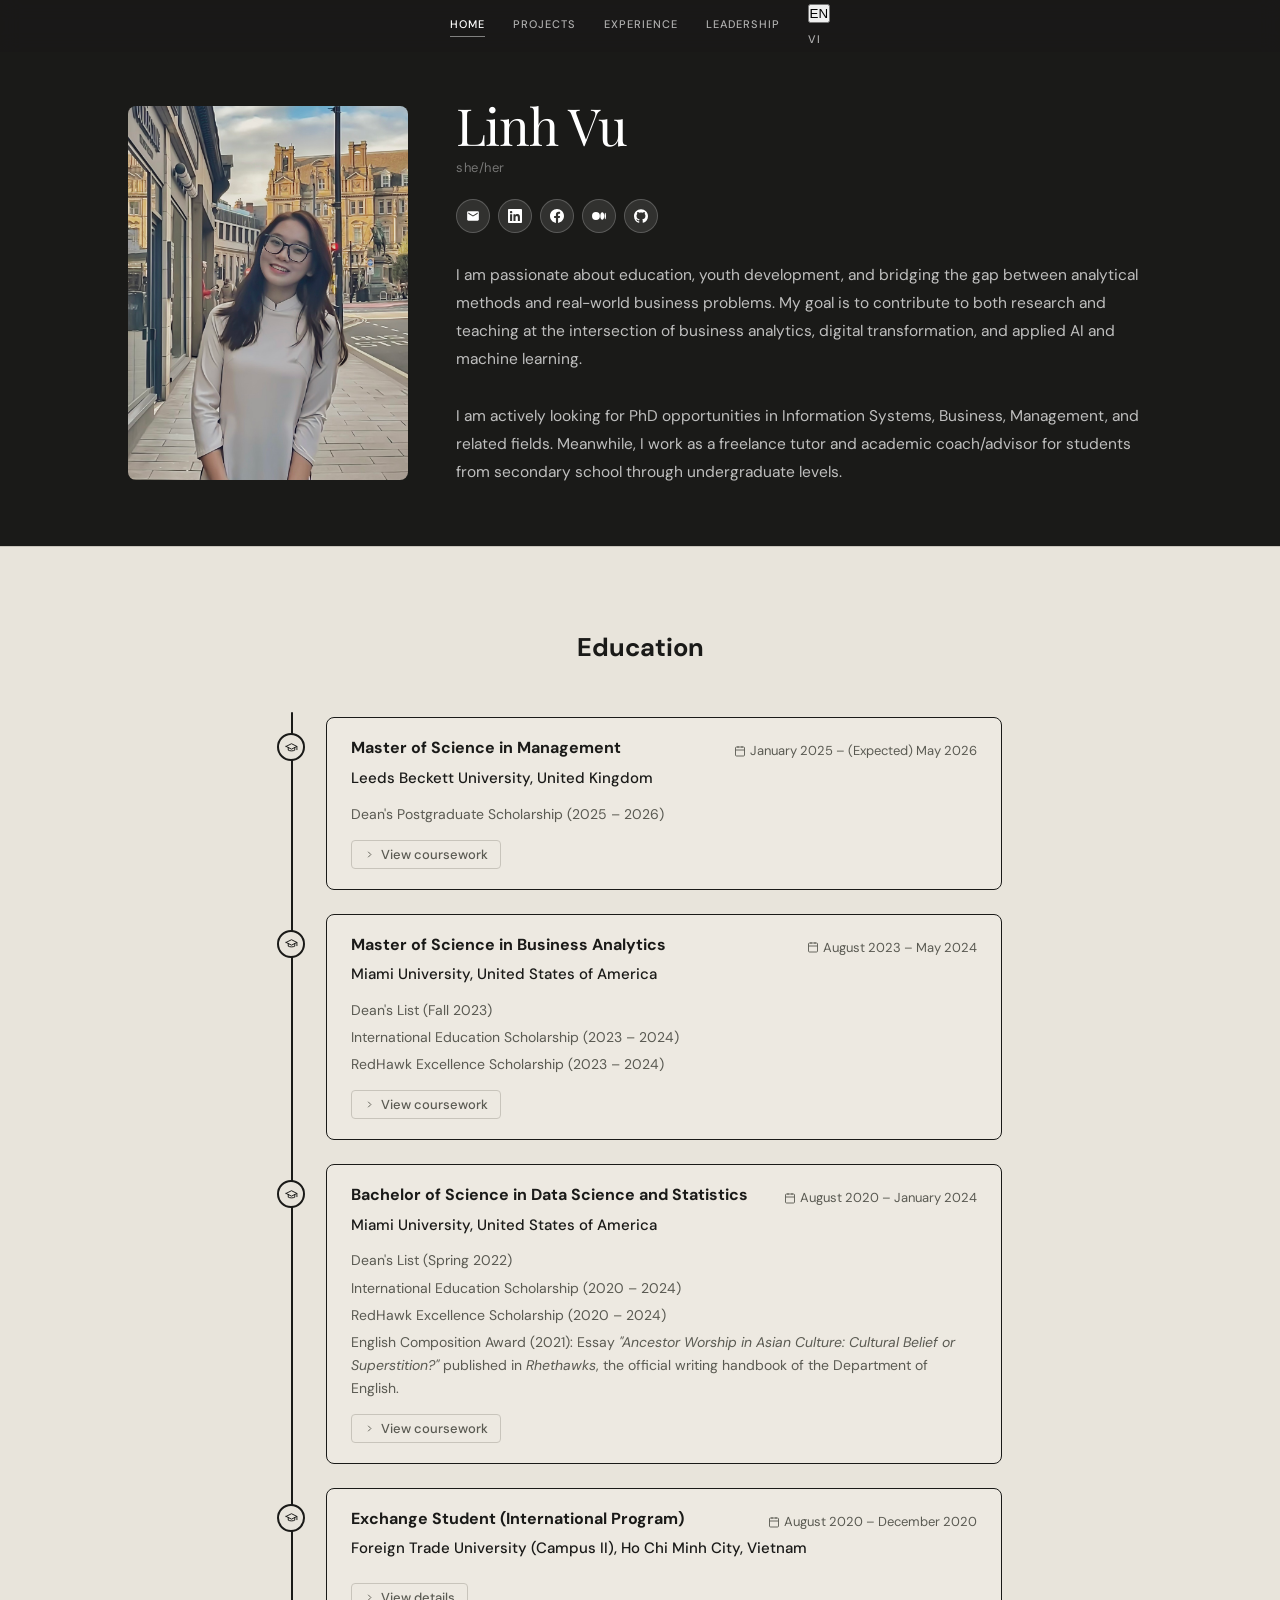
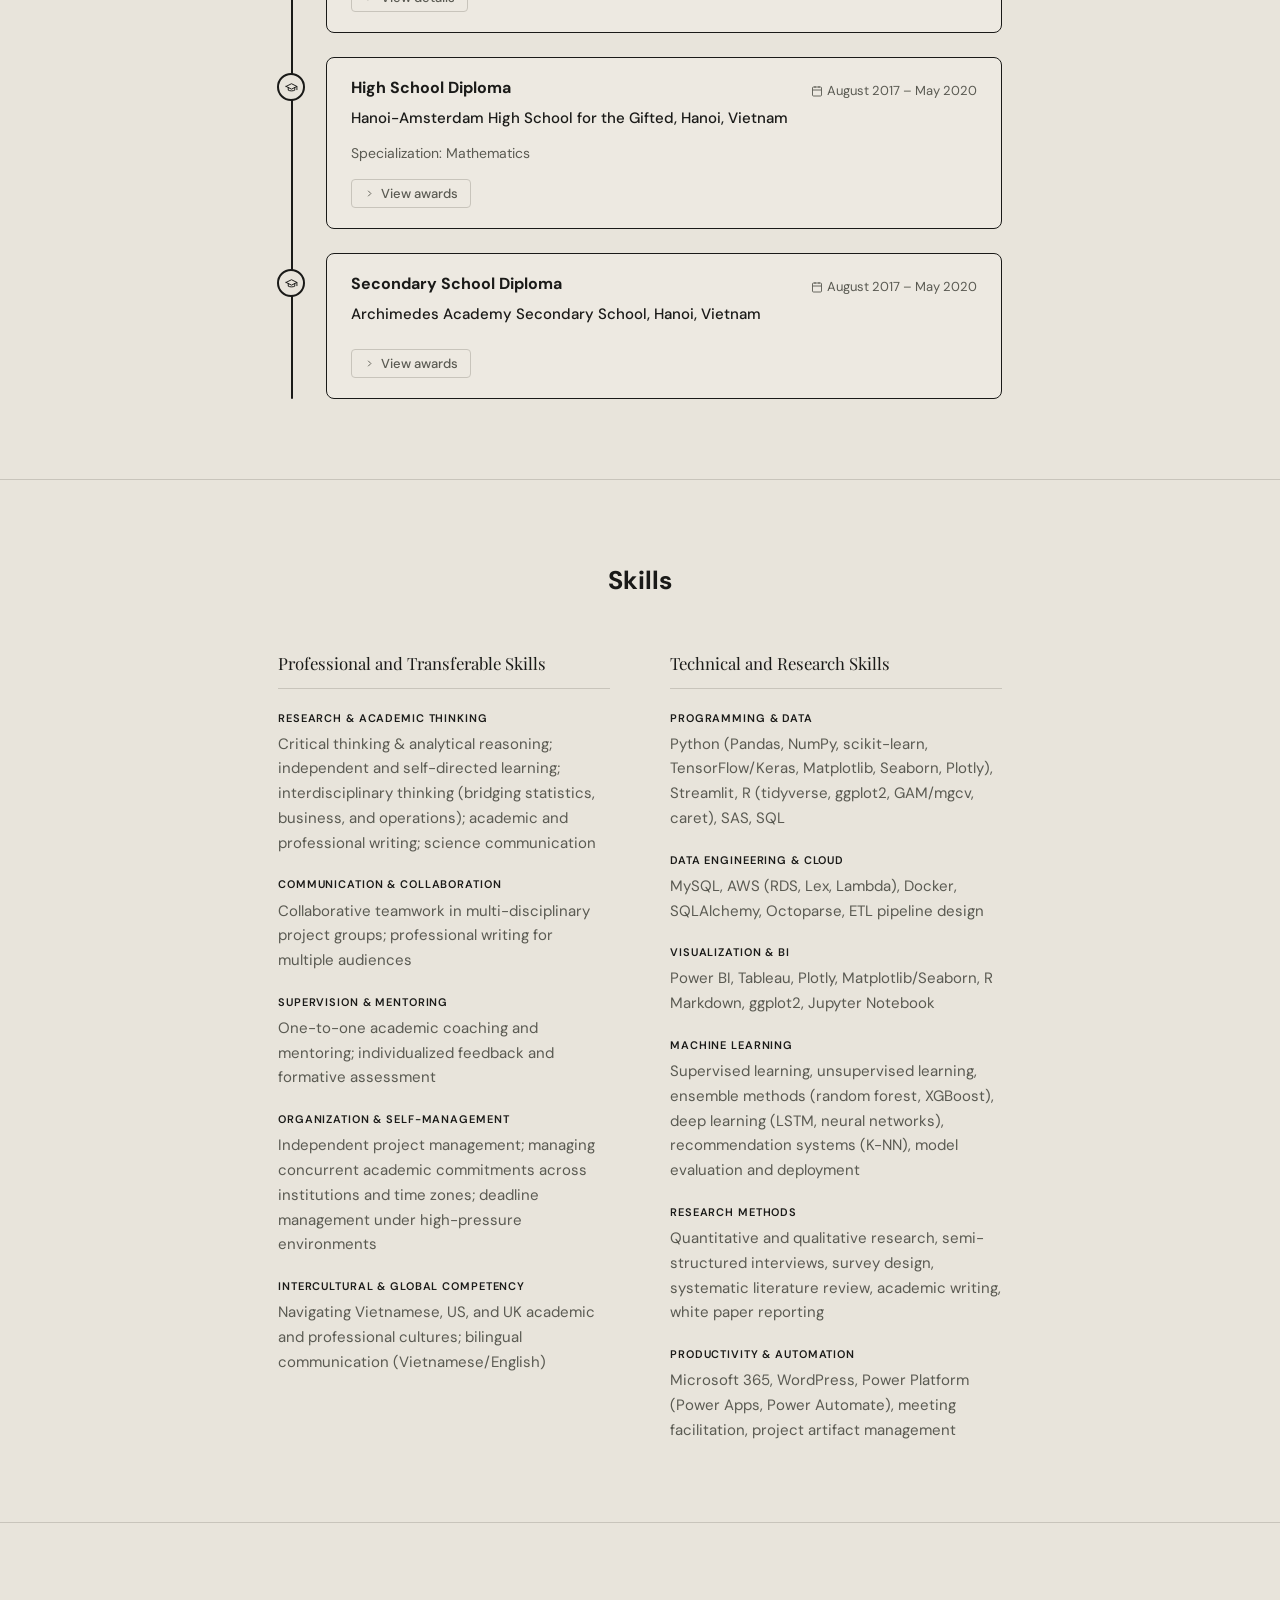
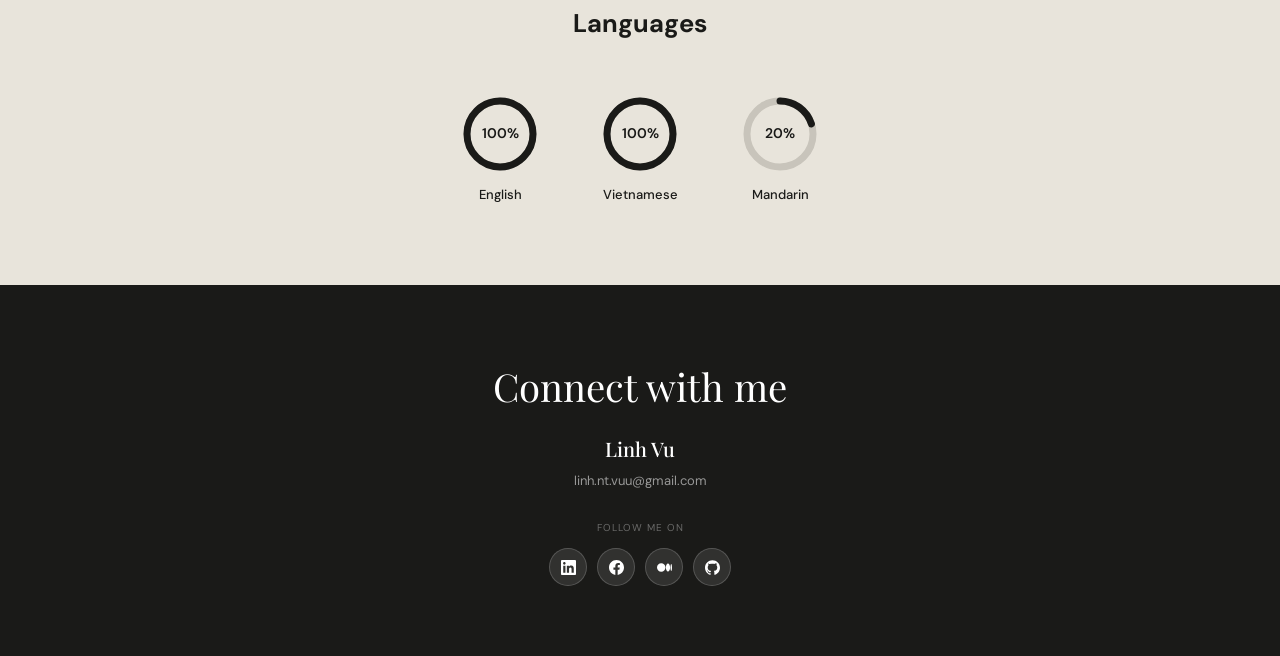
==== commit 9bf526ea: "Fix language link to use correct path" ====
--- a/index.html
+++ b/index.html
@@ -9,7 +9,6 @@
   <link href="https://fonts.googleapis.com/css2?family=Playfair+Display:ital,wght@0,400;0,500;0,700;1,400;1,500&family=DM+Sans:wght@300;400;500&display=swap" rel="stylesheet" />
   <link rel="stylesheet" href="style.css" />
   <style>
-    
     /* ── HOME HERO ── */
     .hero {
       background: var(--bg-dark);
@@ -51,33 +50,22 @@
     .hero-social-link:hover { background: rgba(255,255,255,0.2); }
     .hero-social-link svg { width: 14px; height: 14px; fill: white; }
     .hero-bio { font-size: 15.5px; line-height: 1.82; color: rgba(255,255,255,0.72); }
-
-    /* ── AWARD LIST ── */
-    .award-detail {
-      font-size: 12.5px;
-      color: var(--text-light);
-      margin-top: 4px;
-      line-height: 1.6;
-      font-style: italic;
-    }
-    .edu-awards-list a {
-      text-decoration: underline;
-      text-underline-offset: 2px;
-      color: inherit;
-      opacity: 0.75;
-    }
-    .edu-awards-list a:hover { opacity: 1; }
-    
   </style>
 </head>
 <body>
 
 <nav>
-<div class="nav-links">
+  <div class="nav-links">
     <a href="index.html" class="active">Home</a>
     <a href="projects.html">Projects</a>
     <a href="experience.html">Experience</a>
     <a href="leadership.html">Leadership</a>
+  </div>
+  <div class="lang-switcher">
+    <button class="lang-current" onclick="toggleLangMenu(this)">EN</button>
+    <div class="lang-menu">
+      <a href="vi/index.html">VI</a>
+    </div>
   </div>
 </nav>
 
@@ -107,7 +95,7 @@
       </a>
     </div>
     <p class="hero-bio">
-      I am passionate about education, youth development, and bridging the gap between analytical methods with real-world business problems. My goal is to contribute to both research and teaching at the intersection of business analytics, digital transformation, and applied AI and machine learning.
+      I am passionate about education, youth development, and bridging the gap between analytical methods and real-world business problems. My goal is to contribute to both research and teaching at the intersection of business analytics, digital transformation, and applied AI and machine learning.
       <br><br>
       I am actively looking for PhD opportunities in Information Systems, Business, Management, and related fields. Meanwhile, I work as a freelance tutor and academic coach/advisor for students from secondary school through undergraduate levels.
     </p>
@@ -132,19 +120,21 @@
               <div class="timeline-card-title">Master of Science in Management</div>
               <div class="timeline-card-date">
                 <svg viewBox="0 0 24 24"><rect x="3" y="4" width="18" height="18" rx="2"/><line x1="16" y1="2" x2="16" y2="6"/><line x1="8" y1="2" x2="8" y2="6"/><line x1="3" y1="10" x2="21" y2="10"/></svg>
-                January 2025 – <em>(Expected)</em> May 2026
-              </div>
-            </div>
+                January 2025 – (Expected) May 2026
+              </div>
+            </div> <!-- class="timeline-card-header" -->
             <span class="timeline-card-org">Leeds Beckett University, United Kingdom</span>
-            <div class="edu-meta">Dean's Postgraduate Scholarship (2025 – 2026)</div>
-            <button class="coursework-toggle" onclick="toggleCard(this)">
+            <ul class="timeline-card-edu-scholarship">
+              <li>Dean's Postgraduate Scholarship (2025 – 2026)</li>
+            </ul>
+            <button class="timeline-card-toggle" onclick="toggleCard(this)">
               <svg viewBox="0 0 24 24"><polyline points="9 6 15 12 9 18"/></svg>
               View coursework
             </button>
-            <div class="coursework-panel">
-              <div class="cw-subhead">Dissertation</div>
+            <div class="edu-panel">
+              <div class="edu-panel-subhead">Dissertation</div>
               <p><strong>"University-Industry Collaboration and Student Entrepreneurial Mindset Development in Vietnam"</strong> — semi-structured interviews, thematic analysis, strategic management theory, higher education policy, human capital development, entrepreneurship education</p>
-              <div class="cw-subhead">Coursework</div>
+              <div class="edu-panel-subhead">Coursework</div>
               <p><strong>Corporate Strategy:</strong> portfolio analysis, digital transformation strategy, strategic change management</p>
               <p><strong>Operations and Logistics Management:</strong> supply chain design, digital supply chain resilience, Industry 4.0 (IoT, RFID, ERP/SAP), lean/agile/JIT, sustainability in operations</p>
               <p><strong>Contemporary Marketing:</strong> digital marketing strategy, omnichannel strategy, market segmentation, CRM, consumer behavior, customer lifecycle</p>
@@ -167,18 +157,18 @@
                 <svg viewBox="0 0 24 24"><rect x="3" y="4" width="18" height="18" rx="2"/><line x1="16" y1="2" x2="16" y2="6"/><line x1="8" y1="2" x2="8" y2="6"/><line x1="3" y1="10" x2="21" y2="10"/></svg>
                 August 2023 – May 2024
               </div>
-            </div>
+            </div> <!-- class="timeline-card-header" -->
             <span class="timeline-card-org">Miami University, United States of America</span>
-            <ul class="edu-awards-list">
+            <ul class="timeline-card-edu-scholarship">
               <li>Dean's List (Fall 2023)</li>
               <li>International Education Scholarship (2023 – 2024)</li>
               <li>RedHawk Excellence Scholarship (2023 – 2024)</li>
             </ul>
-            <button class="coursework-toggle" onclick="toggleCard(this)">
+            <button class="timeline-card-toggle" onclick="toggleCard(this)">
               <svg viewBox="0 0 24 24"><polyline points="9 6 15 12 9 18"/></svg>
               View coursework
             </button>
-            <div class="coursework-panel">
+            <div class="edu-panel">
               <p><strong>Data Warehousing and Business Intelligence (BI):</strong> data warehouse architecture, ETL processes, dimensional modeling (star/snowflake schema), BI tools</p>
               <p><strong>Big Data:</strong> large-scale data integration, distributed computing, Python/SQL pipelines, feature engineering</p>
               <p><strong>Data Mining in Business:</strong> classification, clustering, model evaluation, SMOTE, cross-validation</p>
@@ -204,19 +194,19 @@
                 <svg viewBox="0 0 24 24"><rect x="3" y="4" width="18" height="18" rx="2"/><line x1="16" y1="2" x2="16" y2="6"/><line x1="8" y1="2" x2="8" y2="6"/><line x1="3" y1="10" x2="21" y2="10"/></svg>
                 August 2020 – January 2024
               </div>
-            </div>
+            </div> <!-- class="timeline-card-header" -->
             <span class="timeline-card-org">Miami University, United States of America</span>
-            <ul class="edu-awards-list">
+            <ul class="timeline-card-edu-scholarship">
               <li>Dean's List (Spring 2022)</li>
               <li>International Education Scholarship (2020 – 2024)</li>
               <li>RedHawk Excellence Scholarship (2020 – 2024)</li>
               <li>English Composition Award (2021): Essay <em>"Ancestor Worship in Asian Culture: Cultural Belief or Superstition?"</em> published in <em>Rhethawks</em>, the official writing handbook of the Department of English.</li>
             </ul>
-            <button class="coursework-toggle" onclick="toggleCard(this)">
+            <button class="timeline-card-toggle" onclick="toggleCard(this)">
               <svg viewBox="0 0 24 24"><polyline points="9 6 15 12 9 18"/></svg>
               View coursework
             </button>
-            <div class="coursework-panel">
+            <div class="edu-panel">
               <p><strong>Programming Foundations:</strong> OOP, Java, data abstraction, data structures, web application programming, algorithmic thinking</p>
               <p><strong>Database Systems:</strong> relational databases, SQL, schema design, query optimization</p>
               <p><strong>Statistical Programming:</strong> R/SAS, Monte Carlo simulation, randomization tests, statistical computing</p>
@@ -245,24 +235,20 @@
                 <svg viewBox="0 0 24 24"><rect x="3" y="4" width="18" height="18" rx="2"/><line x1="16" y1="2" x2="16" y2="6"/><line x1="8" y1="2" x2="8" y2="6"/><line x1="3" y1="10" x2="21" y2="10"/></svg>
                 August 2020 – December 2020
               </div>
-            </div>
+            </div> <!-- class="timeline-card-header" -->
             <span class="timeline-card-org">Foreign Trade University (Campus II), Ho Chi Minh City, Vietnam</span>
-            <ul class="edu-awards-list">
-              <li>Participated in a Miami University exchange program at Foreign Trade University (FTU), Campus II, during the COVID-19 pandemic.</li>
-            </ul>
-            <button class="coursework-toggle" onclick="toggleCard(this)">
+            <button class="timeline-card-toggle" onclick="toggleCard(this)">
               <svg viewBox="0 0 24 24"><polyline points="9 6 15 12 9 18"/></svg>
               View details
             </button>
-            <div class="coursework-panel">
+            <div class="edu-panel">
+              <p>Participated in a Miami University exchange program at Foreign Trade University (FTU), Campus II, during the COVID-19 pandemic.</p>
               <p>Completed in-person <strong>Microeconomics</strong> and <strong>Macroeconomics</strong> coursework at FTU alongside full-time online study at Miami University</p>
               <p>
-                <strong>Activity:</strong> Guest Speaker at at workshop "Studying Abroad Experiences: How to Navigate International Education."
-                <a href="leadership.html#guest-speaker" style="display: inline-block; margin-left: 8px; font-size: 12px; color: var(--text-light); text-decoration: underline; white-space: nowrap;">
-                  View on Leadership page →
-                </a>
+                <strong>Activity:</strong> Guest Speaker at workshop "Studying Abroad Experiences: How to Navigate International Education."
+                <a href="leadership.html" style="display: inline-block; margin-left: 8px; font-size: 12px; color: var(--text-light); text-decoration: underline; white-space: nowrap;">View on Leadership page →</a>
               </p>
-            </div> <!-- class="coursework-panel" -->
+            </div>
           </div> <!-- class="timeline-card" -->
         </div> <!-- class="timeline-item" -->
 
@@ -278,45 +264,73 @@
                 <svg viewBox="0 0 24 24"><rect x="3" y="4" width="18" height="18" rx="2"/><line x1="16" y1="2" x2="16" y2="6"/><line x1="8" y1="2" x2="8" y2="6"/><line x1="3" y1="10" x2="21" y2="10"/></svg>
                 August 2017 – May 2020
               </div>
-            </div>
+            </div> <!-- class="timeline-card-header" -->
             <span class="timeline-card-org">Hanoi-Amsterdam High School for the Gifted, Hanoi, Vietnam</span>
-            <ul class="edu-awards-list">
+            <ul class="timeline-card-edu-scholarship">
               <li>Specialization: Mathematics</li>
             </ul>
-            <button class="coursework-toggle" onclick="toggleCard(this)">
+            <button class="timeline-card-toggle" onclick="toggleCard(this)">
               <svg viewBox="0 0 24 24"><polyline points="9 6 15 12 9 18"/></svg>
               View awards
             </button>
-            <div class="coursework-panel">
-              <ul class="edu-awards-list">
-                <li><strong>Third Prize</strong> — Hanoi Municipal Selection Examination for Gifted High School Students, Hanoi, Vietnam (March 2020)</li>
-                <li>
-                  <strong>Consolation Prize</strong> — <a href="https://www.facebook.com/toanmohinh.hanoi/" target="_blank">Math Modelling Competition</a>, organized by Vietnam Society for Applications of Mathematics, Hanoi, Vietnam (August 2019)
-                  <div class="award-detail">3-day annual competition for 25 teams (100 participants) from Hanoi to solve real-life problems using math models.</div>
-                </li>
-                <li>
-                  <strong>Honorable Mention</strong> — <a href="https://www.immchallenge.org/Index.html" target="_blank">5th International Mathematical Modeling Challenge (IM<sup>2</sup>C)</a>, organized by COMAP and NeoUnion ESC Organization, Remote (March–May 2019)
-                  <div class="award-detail">Represented Vietnam as part of a 4-member team; problem topic: Earth's Carrying Capacity. 57 teams from 33 countries/regions competed in the international round.</div>
-                </li>
-                <li>
-                  <strong>Silver Medal</strong> — <a href="https://www.facebook.com/InternationalTalentMathematicsContest" target="_blank">International Talent Mathematics Contest (ITMC)</a>, Bangkok, Thailand (February 2019)
-                  <div class="award-detail">Nearly 1,000 students from 10 countries participated.</div>
-                </li>
-                <li>
-                  <strong>3rd Place</strong> — Winter Round, 6th International Tournament Mathematics Without Borders, Bulgaria — Remote (February 2019)
-                  <div class="award-detail">Mathematics competition for students from grade 6 to 12 with 4 rounds (Spring, Summer, Autumn, Winter). 250 participants from all age groups attended the Winter round.</div>
-                </li>
-                <li><strong>Third Prize</strong> — Hanoi Municipal Selection Examination for Gifted High School Students, Hanoi, Vietnam (December 2018)</li>
-                <li>
-                  <strong>Ams Ambassador</strong> — <a href="https://hn-ams.edu.vn/content/tan-ai-su-ams-2018-vu-nam-trang-linh-nu-sinh-chuyen-toan-xinh-ep-va-tai-nang" target="_blank">Hanoi–Amsterdam High School for the Gifted</a>, Hanoi, Vietnam (2018)
-                  <div class="award-detail">Selected through the annual <a href="https://www.facebook.com/ngayhoianhtai18/" target="_blank">Ngày Hội Anh Tài (Talent Showcase)</a> competition — 4 competitive rounds (application, interview, talent showcase, finale) based on academic, talent, and extracurricular achievements. Recognized as a representative for over 2,000 students of the school.</div>
-                </li>
-                <li>
-                  <strong>Gold Award</strong> — <a href="https://www.facebook.com/SGYouthAmbassadors" target="_blank">Asia Student Leadership Conference (ASLC)</a>, organized by Youth Ambassadors and <a href="https://www.nyc.gov.sg" target="_blank">National Youth Council (NYC) Singapore</a>, Singapore (July 2018)
-                  <div class="award-detail">Annual conference attracting 260 participants from 10 countries across Asia.</div>
-                </li>
-              </ul> <!-- class="edu-awards-list" -->
-            </div> <!-- class="coursework-panel" -->
+            <div class="edu-panel">
+              <ul class="award-list">
+                <li>
+                  <div class="award-item">
+                    <div class="award-item-title"><strong>Third Prize</strong>, Hanoi Municipal Selection Examination for Gifted High School Students</div>
+                    <div class="award-item-date">March 2020</div>
+                  </div>
+                </li>
+                <li>
+                  <div class="award-item">
+                    <div class="award-item-title"><strong>Consolation Prize</strong>, <a href="https://www.facebook.com/toanmohinh.hanoi/" target="_blank">Hanoi Math Modeling Competition</a></div>
+                    <div class="award-item-date">August 2019</div>
+                  </div>
+                  <div class="award-item-detail">This 3-day annually competition was organized by Vietnam Society for Applications of Mathematics for 25 teams (100 participants) from Hanoi, Vietnam to solve real-life problems using math models.</div>
+                </li>
+                <li>
+                  <div class="award-item">
+                    <div class="award-item-title"><strong>Honorable Mention</strong>, <a href="https://www.immchallenge.org/Index.html" target="_blank">5th International Mathematical Modeling Challenge (IM<sup>2</sup>C)</a></div>
+                    <div class="award-item-date">March – May 2019</div>
+                  </div>
+                  <div class="award-item-detail">The competition was organized by the Consortium for Mathematics and Its Applications (COMAP), a not-for-profit company dedicated to the improvement of mathematics education, and NeoUnion ESC Organization in Hong Kong (SAR). Problem topic: "Earth's Carrying Capacity". 57 teams from 33 countries/regions competed in the international round.</div>
+                </li>
+                <li>
+                  <div class="award-item">
+                    <div class="award-item-title"><strong>Silver Medal</strong>, <a href="https://www.facebook.com/InternationalTalentMathematicsContest" target="_blank">International Talent Mathematics Contest (ITMC)</a>, Bangkok, Thailand</div>
+                    <div class="award-item-date">February 2019</div>
+                  </div>
+                  <div class="award-item-detail">Nearly 1,000 students from 10 countries participated.</div>
+                </li>
+                <li>
+                  <div class="award-item">
+                    <div class="award-item-title"><strong>3rd Place Winner</strong>, Winter Round of 6th International Tournament Mathematics Without Borders</div>
+                    <div class="award-item-date">February 2019</div>
+                  </div>
+                  <div class="award-item-detail">Mathematics competition for students from grade 6 to 12 with 4 rounds (Spring, Summer, Autumn, Winter). 250 participants from all age groups attended the Winter round.</div>
+                </li>
+                <li>
+                  <div class="award-item">
+                    <div class="award-item-title"><strong>Third Prize</strong>, Hanoi Municipal Selection Examination for Gifted High School Students</div>
+                    <div class="award-item-date">December 2018</div>
+                  </div>
+                </li>
+                <li>
+                  <div class="award-item">
+                    <div class="award-item-title"><strong>Ams Ambassador</strong>, <a href="https://hn-ams.edu.vn/content/tan-ai-su-ams-2018-vu-nam-trang-linh-nu-sinh-chuyen-toan-xinh-ep-va-tai-nang" target="_blank">Hanoi–Amsterdam High School for the Gifted</a></div>
+                    <div class="award-item-date">2018 – 2019</div>
+                  </div>
+                  <div class="award-item-detail"><a href="https://www.facebook.com/ngayhoianhtai18/" target="_blank">Ngày Hội Anh Tài (Talent Showcase)</a> is an annual student event series running from March to September. I was selected as the school's student ambassador based on academic excellence, personal talent, and extracurricular achievements across 5 rounds: application form, interview, professional photoshoot and public voting on social media, talent showcase, and a grand finale stage performance (including formal evening wear, traditional costume presentation, and a Q&A segment for the top 3 finalists).</div>
+                </li>
+                <li>
+                  <div class="award-item">
+                    <div class="award-item-title"><strong>Gold Award</strong>, Asia Student Leadership Conference (ASLC), Singapore</div>
+                    <div class="award-item-date">July 2018</div>
+                  </div>
+                  <div class="award-item-detail">The annual conference was organized by <a href="https://www.facebook.com/SGYouthAmbassadors" target="_blank">Youth Ambassadors</a> and <a href="https://www.nyc.gov.sg" target="_blank">National Youth Council (NYC) Singapore</a>, attracting 260 participants from 10 countries across Asia in 2018.</div>
+                </li>
+              </ul> <!-- class="award-list" -->
+            </div> <!-- class="edu-panel" -->
           </div> <!-- class="timeline-card" -->
         </div> <!-- class="timeline-item" -->
 
@@ -332,35 +346,48 @@
                 <svg viewBox="0 0 24 24"><rect x="3" y="4" width="18" height="18" rx="2"/><line x1="16" y1="2" x2="16" y2="6"/><line x1="8" y1="2" x2="8" y2="6"/><line x1="3" y1="10" x2="21" y2="10"/></svg>
                 August 2017 – May 2020
               </div>
-            </div>
+            </div> <!-- class="timeline-card-header" -->
             <span class="timeline-card-org">Archimedes Academy Secondary School, Hanoi, Vietnam</span>
-            <!--
-            <ul class="edu-awards-list">
-              <li></li>
-            </ul>
-            -->
-            <button class="coursework-toggle" onclick="toggleCard(this)">
+            <button class="timeline-card-toggle" onclick="toggleCard(this)">
               <svg viewBox="0 0 24 24"><polyline points="9 6 15 12 9 18"/></svg>
               View awards
             </button>
-            <div class="coursework-panel">
-              <ul class="edu-awards-list">
-                <li>
-                  <strong>Second Prize</strong> — Hanoi Municipal Academic Competition for Gifted Grade 9 Students, Mathematics — Hanoi, Vietnam (2017)
-                  <div class="award-detail">Grade 9 students in Hanoi competed in one of 13 subjects including Math, Literature, History, Chemistry, and Physics. 166 students competed in the Mathematics section.</div>
-                </li>
-                <li><strong>Silver Medal</strong> — <a href="https://cmseducation.org/iymc/" target="_blank">International Young Mathematicians' Convention (IYMC)</a>, India (2016)</li>
-                <li><strong>Bronze Medal</strong> — Hanoi Open Mathematics Competition (HOMC), Hanoi, Vietnam (2016)</li>
-                <li><strong>Gold Medal</strong> — International Mathematics Contest (IMC), Singapore (2015)</li>
-              </ul> <!-- class="edu-awards-list" -->
-            </div> <!-- class="coursework-panel" -->
+            <div class="edu-panel">
+              <ul class="award-list">
+                <li>
+                  <div class="award-item">
+                    <div class="award-item-title"><strong>Second Prize</strong>, Hanoi Municipal Academic Competition for Gifted Grade 9 Students (Subject: Mathematics)</div>
+                    <div class="award-item-date">May 2017</div>
+                  </div>
+                  <div class="award-item-detail">Grade 9 students in Hanoi competed in one of 13 subjects including Math, Literature, History, Chemistry, and Physics. There were 166 students competed in the Mathematics section in academic year 2016 – 2017.</div>
+                </li>
+                <li>
+                  <div class="award-item">
+                    <div class="award-item-title"><strong>Silver Medal</strong>, <a href="https://cmseducation.org/iymc/" target="_blank">International Young Mathematicians' Convention (IYMC)</a>, India</div>
+                    <div class="award-item-date">2016</div>
+                  </div>
+                </li>
+                <li>
+                  <div class="award-item">
+                    <div class="award-item-title"><strong>Bronze Medal</strong>, Hanoi Open Mathematics Competition (HOMC)</div>
+                    <div class="award-item-date">2016</div>
+                  </div>
+                </li>
+                <li>
+                  <div class="award-item">
+                    <div class="award-item-title"><strong>Gold Medal</strong>, International Mathematics Contest (IMC), Singapore</div>
+                    <div class="award-item-date">2015</div>
+                  </div>
+                </li>
+              </ul> <!-- class="award-list" -->
+            </div> <!-- class="edu-panel" -->
           </div> <!-- class="timeline-card" -->
         </div> <!-- class="timeline-item" -->
 
       </div> <!-- class="timeline reveal" -->
     </div> <!-- class="section-content" -->
   </div> <!-- class="section-inner" -->
-</section>
+</section> <!-- end of EDUCATION section -->
 
 <!-- SKILLS -->
 <section class="section" id="skills">
@@ -388,7 +415,7 @@
       </div>
     </div>
   </div>
-</section>
+</section> <!-- end of SKILLS section -->
 
 <!-- LANGUAGES -->
 <section class="section" id="languages">
@@ -411,7 +438,7 @@
       </div>
     </div>
   </div>
-</section>
+</section> <!-- end of LANGUAGES section -->
 
 <!-- FOOTER -->
 <footer class="footer" id="connect">
--- a/style.css
+++ b/style.css
@@ -11,10 +11,7 @@
   --sans: 'DM Sans', system-ui, sans-serif;
   --nav-h: 52px;
   --content-max: 980px;     /* wider content */
-  /* min 20px so mobile has breathing room matching hero padding */
-  /* --page-pad: clamp(20px, 5vw, 80px); */
   --page-pad: clamp(20px, 10vw, 160px);
-  /* --page-pad-mobile: clamp(20px, 5vw, 80px); */
   --dot-size: 28px;
   --line-left: 13px;        /* center of the 2px line = (dot-size/2) - 1 */
 }
@@ -76,45 +73,28 @@
 .page-hero p { font-size: 14px; color: rgba(255,255,255,0.55); margin-top: 8px; }
 
 /* ══════════════════════════════════════
-   TIMELINE — fixed alignment
-   Line is at left: var(--line-left) = 13px (center of 2px line)
-   Dot (28px wide) center = left: 0 (timeline-item padding-left) - dot/2
-   timeline padding-left = dot-size + gap = 28 + 20 = 48px
+   TIMELINE
 ══════════════════════════════════════ */
 .timeline {
   position: relative;
-  padding-left: 48px; /* dot(28) + gap(20) */
-}
-/* The vertical line — centered at var(--line-left) */
+  padding-left: 48px;
+}
 .timeline::before {
   content: '';
   position: absolute;
   left: var(--line-left);
-  top: -5px;   /* extend well above first dot for visual breathing room */
+  top: -5px;
   bottom: 0;
   width: 2px;
   background: var(--bg-dark);
   border-radius: 1px;
 }
-
 .timeline-item { position: relative; margin-bottom: 24px; }
 .timeline-item:last-child { margin-bottom: 0; }
 
-/* Dot: centered on the line
-   left = line-left - dot-size/2 = 13 - 14 = -1px relative to timeline
-   But timeline-item starts at padding-left=48, so dot left = -(48 - line-left + dot-size/2)
-   Simpler: absolute from timeline-item, left = -(48 - 13 - 14) = -21px... 
-   Actually: dot center should be at x=13 from timeline left edge.
-   timeline-item starts at x=48 in timeline.
-   So dot left from timeline-item = 13 - 48 - dot-size/2 ... 
-   Use: left = -(48px - 13px) - 14px = -35 - 14 = correct
-   Simplest: left = calc(0px - 48px + var(--line-left) - var(--dot-size)/2)
-           = calc(-48px + 13px - 14px) = -49px... 
-   Just test empirically: dot.left = -42px centers a 28px dot on line at 13px from timeline edge
-*/
 .timeline-dot {
   position: absolute;
-  left: -49px;   /* center of 28px dot aligns to line at x=13 from timeline edge */
+  left: -49px;
   top: 16px;
   width: var(--dot-size);
   height: var(--dot-size);
@@ -130,88 +110,130 @@
   fill: none; stroke-linecap: round; stroke-linejoin: round;
 }
 
-/* Card */
+/* Timeline CARD */
 .timeline-card {
   background: var(--bg-card);
   border: 1.5px solid var(--bg-dark);
   border-radius: 8px;
   padding: 20px 24px;
+  overflow: hidden;
   transition: box-shadow 0.2s, transform 0.2s;
 }
 .timeline-card:hover { box-shadow: 0 4px 20px rgba(0,0,0,0.12); transform: translateY(-1px); }
-
 .timeline-card-header {
   display: flex; justify-content: space-between;
   align-items: flex-start; gap: 12px; margin-bottom: 4px;
-}
-.timeline-card-title { font-weight: 700; font-size: 16px; line-height: 1.3; }
+  flex-wrap: wrap; /* allow wrapping instead of overflow */
+}
+.timeline-card-title {
+  font-weight: 700; font-size: 16px; line-height: 1.3;
+  flex: 1; min-width: 0; /* shrink properly */
+}
 .timeline-card-date {
   display: flex; align-items: center; gap: 4px;
   font-size: 13px; color: var(--text-light);
   white-space: nowrap; flex-shrink: 0; padding-top: 2px;
 }
 .timeline-card-date svg { width: 12px; height: 12px; fill: none; stroke: var(--text-light); stroke-width: 1.8; }
-.timeline-card-org { font-size: 15px; font-weight: 500; color: var(--text); margin-bottom: 12px; display: block; }
-/*
-.timeline-card-bullets { padding-left: 18px; }
-.timeline-card-bullets li { font-size: 15px; line-height: 1.7; margin-bottom: 7px; }
-.timeline-card-bullets li:last-child { margin-bottom: 0; }
-*/
-
-.edu-meta { font-size: 14px; color: var(--text-light); font-style: italic; margin-bottom: 10px; }
-.edu-awards-list { list-style: none; font-size: 15px; }
-.edu-awards-list li { padding: 2px 0; }
-
-/* ══ COURSEWORK DROPDOWN ══ */
-.coursework-toggle {
+.timeline-card-org {
+  font-size: 15px; font-weight: 500; color: var(--text); margin-bottom: 10px; display: block;
+}
+
+/* For EDUCATION section: scholarship list */
+.timeline-card-edu-scholarship { list-style: none; font-size: 14px; color: var(--text-light); }
+.timeline-card-edu-scholarship li { padding: 2px 0; }
+
+/* -- Timeline CARD toggle button -- */
+.timeline-card-toggle {
   display: inline-flex; align-items: center; gap: 6px;
   font-size: 13px; font-weight: 500; color: var(--text-light);
   background: none; border: 1.5px solid var(--border-subtle);
   border-radius: 4px; padding: 5px 12px; cursor: pointer;
-  transition: all 0.15s; font-family: var(--sans); margin-top: 12px;
-}
-.coursework-toggle:hover { border-color: var(--text); color: var(--text); }
-.coursework-toggle.open { border-color: var(--text); color: var(--text); background: rgba(0,0,0,0.03); }
-.coursework-toggle svg { width: 11px; height: 11px; fill: none; stroke: currentColor; stroke-width: 2; transition: transform 0.22s ease; }
-.coursework-toggle.open svg { transform: rotate(90deg); }
-
-.coursework-panel {
+  transition: all 0.15s; font-family: var(--sans); margin-top: 12px; }
+.timeline-card-toggle:hover { border-color: var(--text); color: var(--text); }
+.timeline-card-toggle.open { border-color: var(--text); color: var(--text); background: rgba(0,0,0,0.03); }
+.timeline-card-toggle svg { width: 11px; height: 11px; fill: none; stroke: currentColor; stroke-width: 2; transition: transform 0.22s ease; }
+.timeline-card-toggle.open svg { transform: rotate(90deg); }
+
+/* ══ EDUCATION dropdown panel ══ */
+.edu-panel {
   display: none; margin-top: 14px; padding: 16px 18px;
   background: var(--bg); border: 1px solid var(--border-subtle);
   border-radius: 6px; font-size: 14px; line-height: 1.7;
 }
-.coursework-panel.open { display: block; animation: dropIn 0.2s ease; }
+.edu-panel.open { display: block; animation: dropIn 0.2s ease; }
 @keyframes dropIn { from { opacity: 0; transform: translateY(-5px); } to { opacity: 1; transform: none; } }
-.cw-subhead { font-weight: 700; font-size: 11px; letter-spacing: 0.07em; text-transform: uppercase; color: var(--text-light); margin: 14px 0 8px; }
-.cw-subhead:first-child { margin-top: 0; }
-.coursework-panel p { margin-bottom: 6px; font-size: 14px; }
-.coursework-panel p strong { font-weight: 700; font-style: italic; }
-.coursework-panel p:last-child { margin-bottom: 0; }
-
-/* ══ EXPERIENCE DROPDOWN ══ */
-.experience-toggle {
-  display: inline-flex; align-items: center; gap: 6px;
-  font-size: 13px; font-weight: 500; color: var(--text-light);
-  background: none; border: 1.5px solid var(--border-subtle);
-  border-radius: 4px; padding: 5px 12px; cursor: pointer;
-  transition: all 0.15s; font-family: var(--sans); margin-top: 12px;
-}
-.experience-toggle:hover { border-color: var(--text); color: var(--text); }
-.experience-toggle.open { border-color: var(--text); color: var(--text); background: rgba(0,0,0,0.03); }
-.experience-toggle svg { width: 11px; height: 11px; fill: none; stroke: currentColor; stroke-width: 2; transition: transform 0.22s ease; }
-.experience-toggle.open svg { transform: rotate(90deg); }
-
-/*
-.experience-panel { display: none; margin-top: 14px; }
-.experience-panel.open { display: block; animation: dropIn 0.2s ease; }
-*/
+.edu-panel-subhead { font-weight: 700; font-size: 11px; letter-spacing: 0.07em; text-transform: uppercase; color: var(--text-light); margin: 14px 0 8px; }
+.edu-panel-subhead:first-child { margin-top: 0; }
+.edu-panel strong { font-weight: 700; }
+.edu-panel p { margin-bottom: 6px; font-size: 14px; }
+.edu-panel p:last-child { margin-bottom: 0; }
+
+/* ══ AWARDS ══ */
+.award-list { list-style: none; }
+
+/* Each award entry is an <li> — acts as the visual "group" */
+.award-list > li {
+  padding: 10px 0;
+  border-bottom: 1px solid var(--border-subtle);
+}
+.award-list > li:first-child { padding-top: 0; }
+.award-list > li:last-child { padding-bottom: 0; border-bottom: none; }
+
+/* Title + date row */
+.award-item {
+  display: flex;
+  justify-content: space-between;
+  align-items: flex-start;
+  gap: 12px;
+}
+.award-item-title {
+  flex: 1;
+  min-width: 0;
+  font-size: 14px;
+  line-height: 1.4;
+}
+.award-item-date {
+  font-size: 12px;
+  color: var(--text-light);
+  white-space: nowrap;
+  flex-shrink: 0;
+  padding-top: 2px;
+}
+
+/* Detail sits tight below the title row */
+.award-item-detail {
+  font-size: 12.5px;
+  color: var(--text-light);
+  margin-top: 3px;
+  line-height: 1.55;
+  font-style: italic;
+}
+
+/* ══ STYLE LINKS <a> ══ */
+.award-list a,
+.experience-panel a,
+.edu-panel a {
+  color: #4A7FA5;
+  text-decoration: none;
+  font-size: inherit;
+  font-weight: inherit;
+  font-style: inherit;
+  line-height: inherit;
+}
+.award-list a:hover,
+.experience-panel a:hover,
+.edu-panel a:hover {
+  color: #2E5F80;
+}
+
+/* ══ EXPERIENCE dropdown panel ══ */
 .experience-panel {
   display: none; margin-top: 14px; padding: 16px 18px;
   background: var(--bg); border: 1px solid var(--border-subtle);
   border-radius: 6px; font-size: 14px; line-height: 1.7;
 }
 .experience-panel.open { display: block; animation: dropIn 0.2s ease; }
-@keyframes dropIn { from { opacity: 0; transform: translateY(-5px); } to { opacity: 1; transform: none; } }
 .experience-panel p { margin-bottom: 6px; font-size: 14px; font-style: italic; }
 .experience-panel-bullets { padding-left: 18px; }
 .experience-panel-bullets li { font-size: 14px; line-height: 1.65; margin-bottom: 6px; }
@@ -240,17 +262,6 @@
 .projects-grid { display: grid; grid-template-columns: repeat(3, 1fr); gap: 20px; }
 .project-card { cursor: pointer; transition: transform 0.2s; }
 .project-card:hover { transform: translateY(-3px); }
-/*
-.project-thumb-placeholder {
-  width: 100%; aspect-ratio: 4/3;
-  background: var(--bg-card);
-  border: 1.5px solid var(--bg-dark);
-  border-radius: 6px;
-  display: flex; align-items: center; justify-content: center;
-  font-size: 11px; color: var(--text-light);
-  padding: 10px; text-align: center;
-}
-*/
 .project-thumb {
   width: 100%;
   aspect-ratio: 2/1;
@@ -262,27 +273,6 @@
 .project-title { font-size: 14px; font-weight: 600; margin-top: 8px; line-height: 1.4; }
 .project-year { font-size: 12px; font-style: italic; color: var(--text-light); margin-top: 2px; }
 
-/* 
-══ MODAL (fallback) ══
-.modal-overlay { display: none; position: fixed; inset: 0; background: rgba(0,0,0,0.45); z-index: 1000; align-items: center; justify-content: center; padding: 20px; }
-.modal-overlay.open { display: flex; }
-.modal { background: var(--white); border-radius: 8px; max-width: 680px; width: 100%; max-height: 88vh; overflow-y: auto; padding: 32px; position: relative; animation: modalIn 0.2s ease; }
-@keyframes modalIn { from { opacity: 0; transform: scale(0.97) translateY(6px); } to { opacity: 1; transform: scale(1) translateY(0); } }
-.modal-close { position: absolute; top: 14px; right: 14px; width: 28px; height: 28px; border-radius: 50%; border: 1.5px solid var(--text); background: none; cursor: pointer; display: flex; align-items: center; justify-content: center; font-size: 14px; }
-.modal-close:hover { background: var(--bg-dark); color: white; border-color: var(--bg-dark); }
-.modal-title { font-weight: 700; font-size: 17px; margin-bottom: 6px; line-height: 1.4; }
-.modal-meta { font-size: 13px; color: var(--text-light); margin-bottom: 4px; }
-.modal-meta em { font-style: italic; }
-.modal-year { font-size: 13px; color: var(--text-light); margin-bottom: 16px; }
-.modal-sep { border: none; border-top: 1px solid var(--border-subtle); margin: 14px 0; }
-.modal-body ul { padding-left: 18px; }
-.modal-body li { font-size: 14px; margin-bottom: 7px; line-height: 1.65; }
-.modal-body p { font-size: 14px; margin-bottom: 8px; line-height: 1.7; }
-.modal-note { font-size: 12px; font-style: italic; color: var(--text-light); margin-top: 14px; }
-.btn-read { display: inline-block; background: var(--bg-dark); color: white; padding: 10px 22px; border-radius: 30px; font-size: 13px; font-weight: 500; margin-top: 16px; transition: opacity 0.2s; }
-.btn-read:hover { opacity: 0.8; }
-*/
-
 /* ══ MODAL ══ */
 .modal-overlay {
   display: none; position: fixed; inset: 0;
@@ -309,7 +299,6 @@
 .modal-close:hover { background: var(--bg-dark); color: white; border-color: var(--bg-dark); }
 .modal-title { font-weight: 700; font-size: 17px; margin-bottom: 6px; line-height: 1.4; }
 .modal-meta { font-size: 13px; color: var(--text-light); margin-bottom: 4px; }
-
 .modal-meta em { font-style: italic; }
 .modal-year { font-size: 13px; color: var(--text-light); margin-bottom: 16px; }
 .modal-sep { border: none; border-top: 1px solid var(--border-subtle); margin: 14px 0; }
@@ -341,7 +330,6 @@
 .reveal.visible { opacity: 1; transform: none; }
 
 /* ══ MOBILE responsive adjustments ══ */
-/* ══ HERO mobile ══ */
 @media (max-width: 800px) {
   .hero {
     grid-template-columns: 1fr !important;
@@ -362,8 +350,15 @@
   .skills-two-col { grid-template-columns: 1fr; gap: 32px; }
   .projects-grid { grid-template-columns: repeat(2, 1fr); gap: 14px; }
   .lang-list { gap: 32px; }
+  /* Stack date below title so it never overflows the card */
   .timeline-card-header { flex-direction: column; gap: 4px; }
-  .timeline-card-date { font-size: 12px; }
+  .timeline-card-date { font-size: 12px; white-space: normal; }
+  /* Stack award date below title; more vertical padding so dividers read clearly */
+  .award-item { flex-direction: column; gap: 1px; }
+  .award-item-date { font-size: 11.5px; margin-top: 2px; padding-top: 0; }
+  .award-list > li { padding: 14px 0; }
+  .award-list > li:first-child { padding-top: 0; }
+  .award-list > li:last-child { padding-bottom: 0; }
 }
 
 /* ══ PRINT ══ */
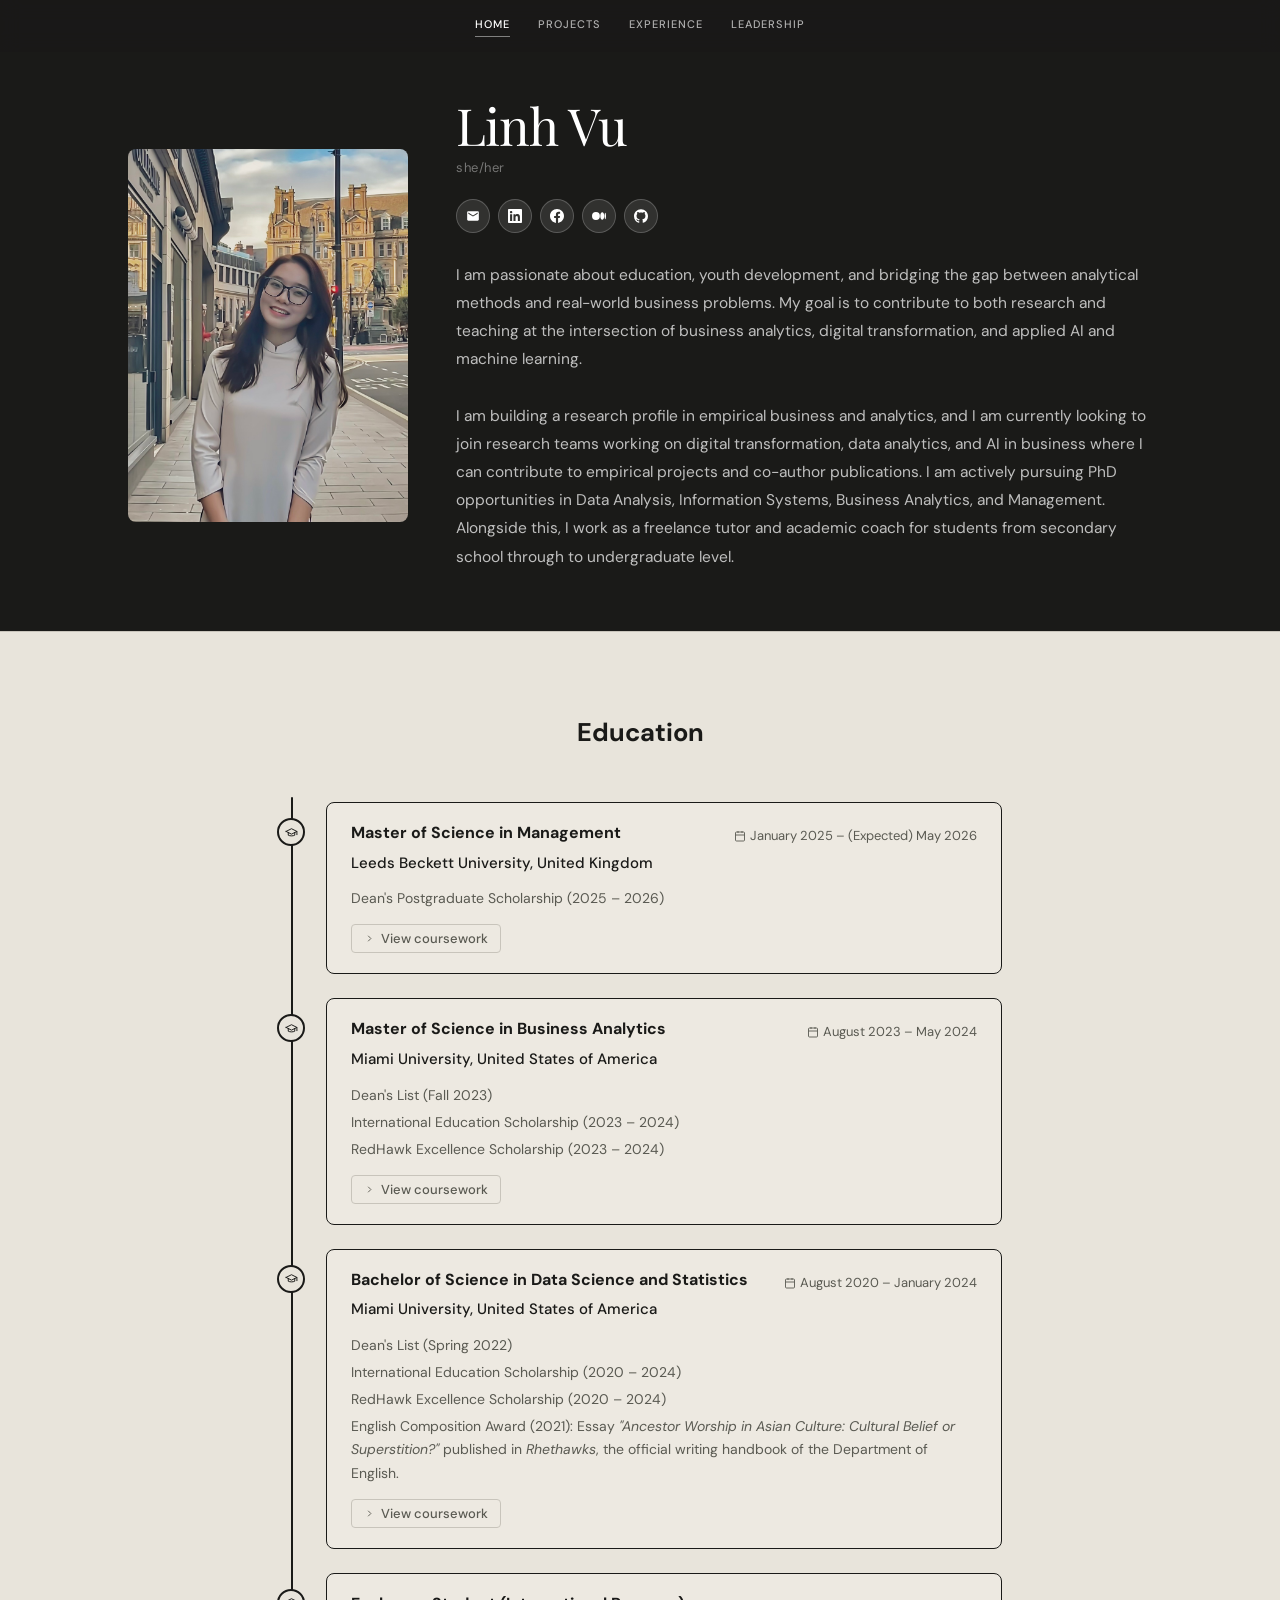
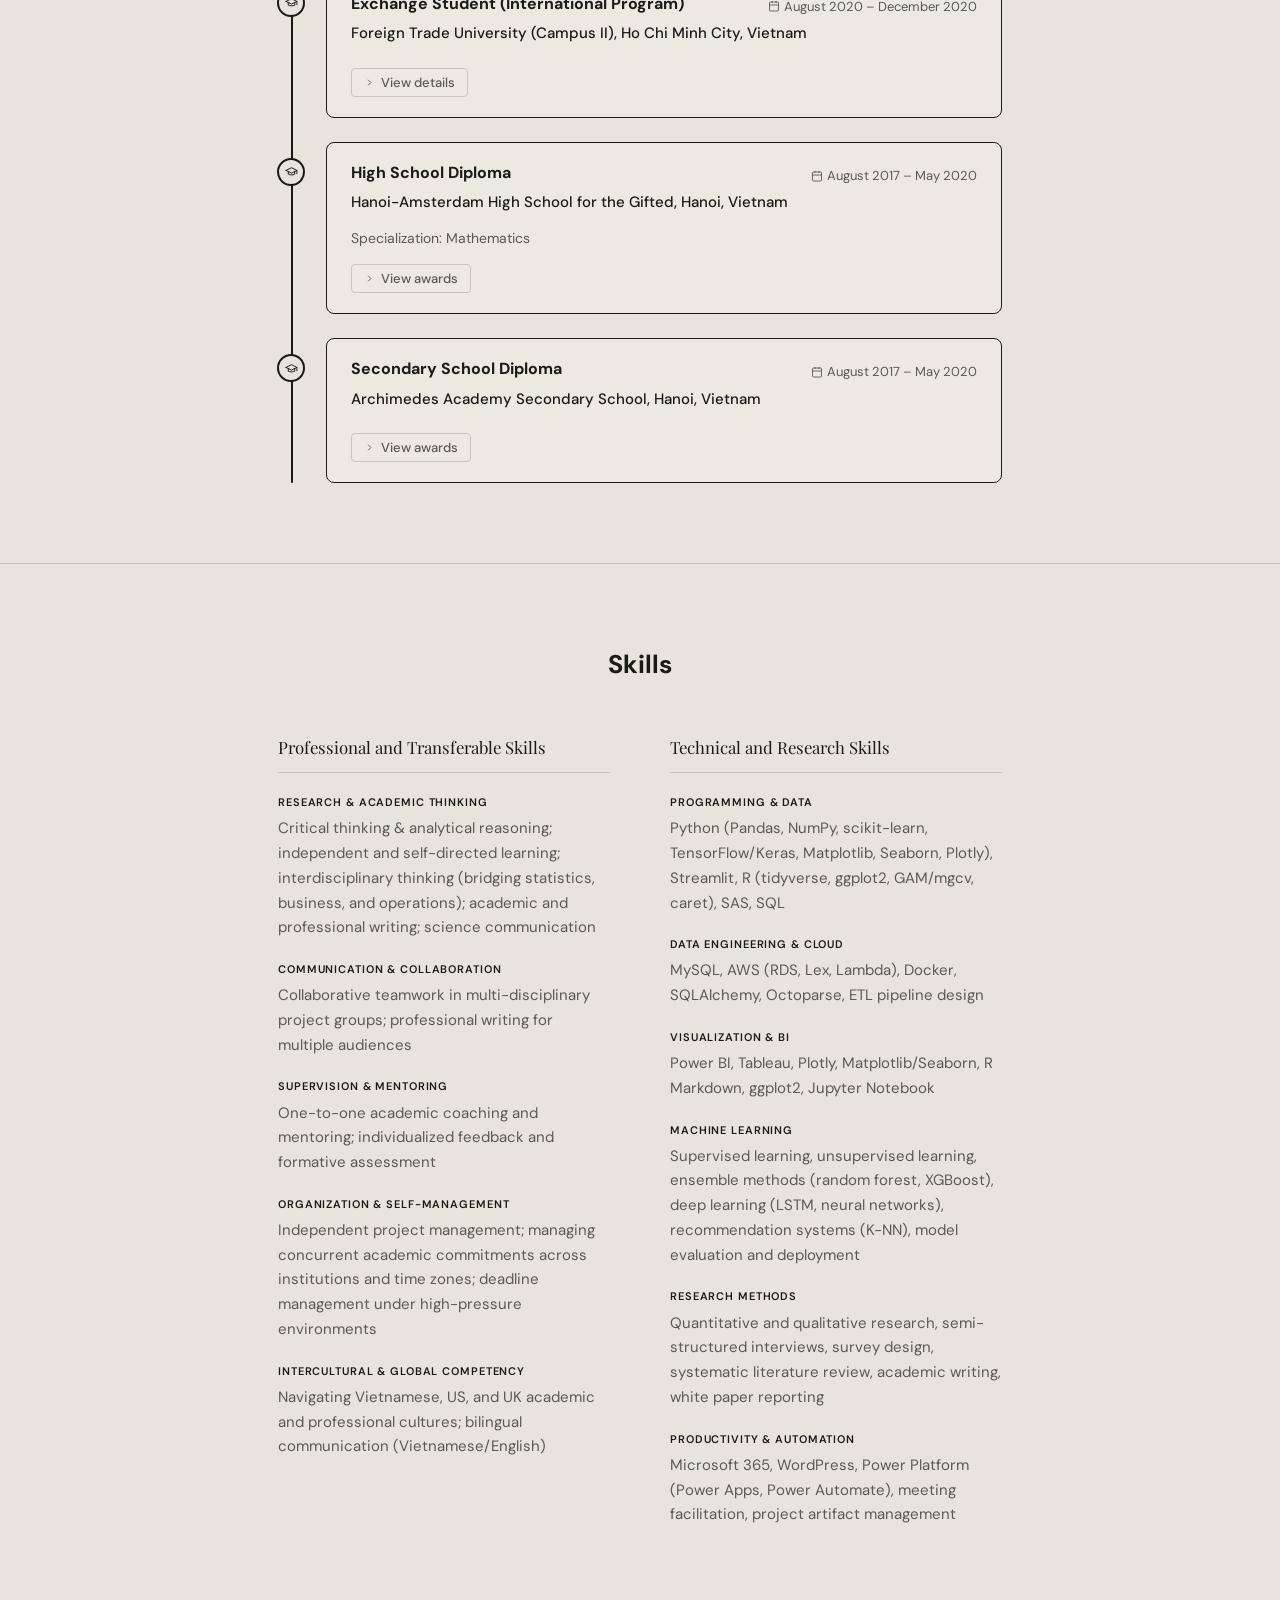
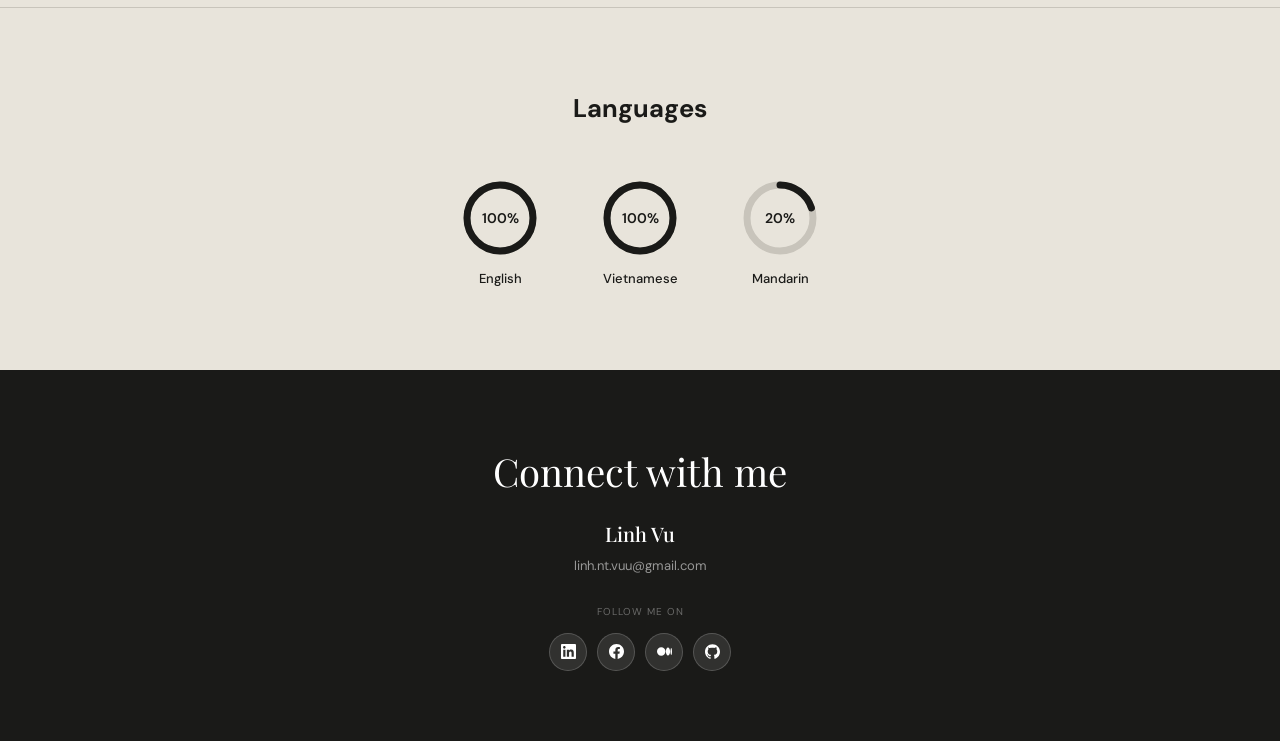
==== commit 89765c0c: "Revise personal statement and dissertation details Updated personal statement and dissertation descr" ====
--- a/index.html
+++ b/index.html
@@ -61,12 +61,14 @@
     <a href="experience.html">Experience</a>
     <a href="leadership.html">Leadership</a>
   </div>
+  <!--
   <div class="lang-switcher">
     <button class="lang-current" onclick="toggleLangMenu(this)">EN</button>
     <div class="lang-menu">
       <a href="vi/index.html">VI</a>
     </div>
   </div>
+  -->
 </nav>
 
 <!-- HERO: photo left, name+socials+bio right -->
@@ -97,7 +99,7 @@
     <p class="hero-bio">
       I am passionate about education, youth development, and bridging the gap between analytical methods and real-world business problems. My goal is to contribute to both research and teaching at the intersection of business analytics, digital transformation, and applied AI and machine learning.
       <br><br>
-      I am actively looking for PhD opportunities in Information Systems, Business, Management, and related fields. Meanwhile, I work as a freelance tutor and academic coach/advisor for students from secondary school through undergraduate levels.
+      I am building a research profile in empirical business and analytics, and I am currently looking to join research teams working on digital transformation, data analytics, and AI in business where I can contribute to empirical projects and co-author publications. I am actively pursuing PhD opportunities in Data Analysis, Information Systems, Business Analytics, and Management. Alongside this, I work as a freelance tutor and academic coach for students from secondary school through to undergraduate level.
     </p>
   </div>
 </section>
@@ -133,7 +135,7 @@
             </button>
             <div class="edu-panel">
               <div class="edu-panel-subhead">Dissertation</div>
-              <p><strong>"University-Industry Collaboration and Student Entrepreneurial Mindset Development in Vietnam"</strong> — semi-structured interviews, thematic analysis, strategic management theory, higher education policy, human capital development, entrepreneurship education</p>
+              <p><strong>"University-Industry Collaboration and Student Entrepreneurial Mindset Development in Vietnam"</strong> — quantitative survey design, exploratory factor analysis, hierarchical multiple regression, strategic management theory, higher education policy, entrepreneurship education</p>
               <div class="edu-panel-subhead">Coursework</div>
               <p><strong>Corporate Strategy:</strong> portfolio analysis, digital transformation strategy, strategic change management</p>
               <p><strong>Operations and Logistics Management:</strong> supply chain design, digital supply chain resilience, Industry 4.0 (IoT, RFID, ERP/SAP), lean/agile/JIT, sustainability in operations</p>
--- a/style.css
+++ b/style.css
@@ -329,6 +329,40 @@
 .reveal { opacity: 1; transform: none; }
 .reveal.visible { opacity: 1; transform: none; }
 
+/* ══ LANGUAGE SWITCHER ══ */
+/*
+.lang-switcher {
+  position: relative;
+  display: flex;
+  align-items: center;
+}
+.lang-current {
+  font-family: var(--sans);
+  font-size: 11px; font-weight: 500; letter-spacing: 0.09em;
+  color: rgba(255,255,255,0.65);
+  background: none; border: 1px solid rgba(255,255,255,0.25);
+  border-radius: 4px; padding: 4px 10px;
+  cursor: pointer; transition: all 0.15s;
+  line-height: 1;
+}
+.lang-current:hover { color: white; border-color: rgba(255,255,255,0.6); }
+.lang-menu {
+  display: none;
+  position: absolute; top: calc(100% + 8px); right: 0;
+  background: #1a1a18; border: 1px solid rgba(255,255,255,0.15);
+  border-radius: 4px; overflow: hidden; min-width: 100%;
+  z-index: 600;
+}
+.lang-menu.open { display: block; }
+.lang-menu a {
+  display: block; padding: 6px 10px;
+  font-size: 11px; font-weight: 500; letter-spacing: 0.09em;
+  color: rgba(255,255,255,0.65); text-align: center;
+  transition: background 0.15s;
+}
+.lang-menu a:hover { background: rgba(255,255,255,0.08); color: white; }
+*/
+
 /* ══ MOBILE responsive adjustments ══ */
 @media (max-width: 800px) {
   .hero {
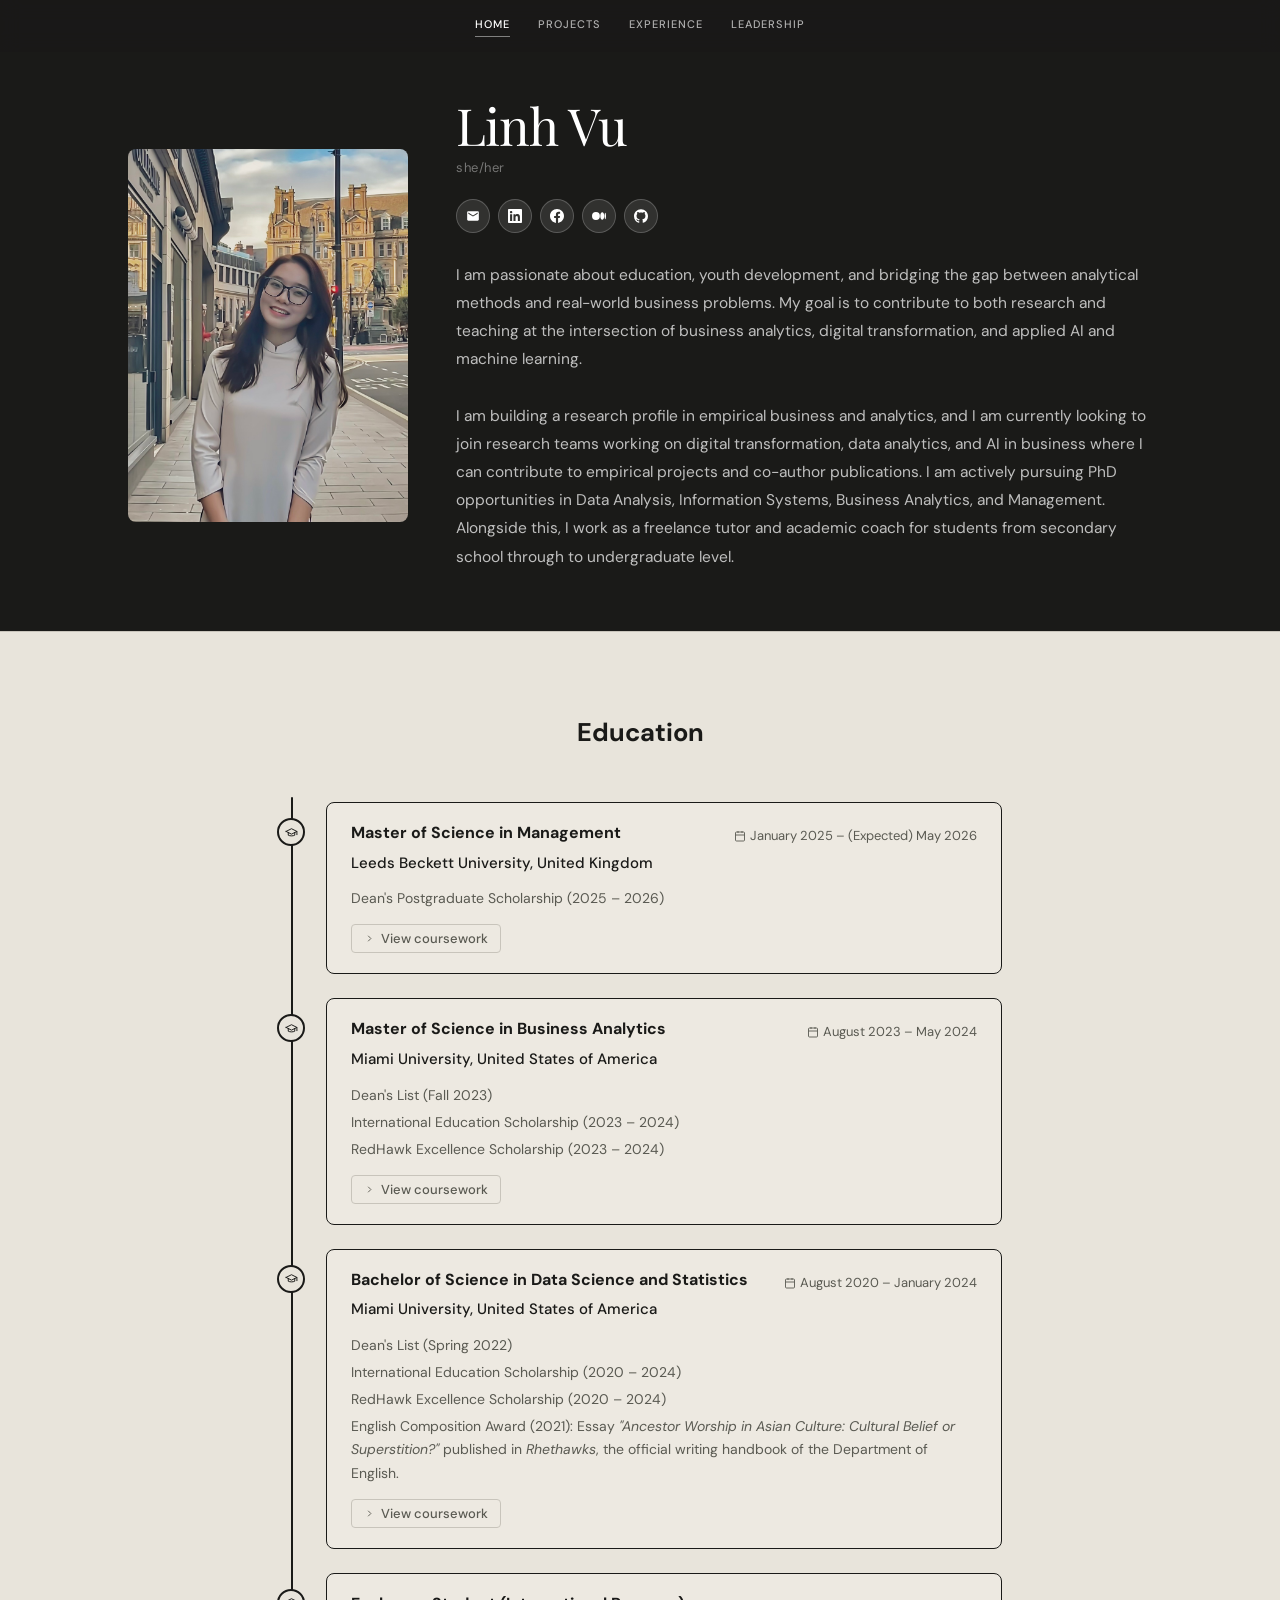
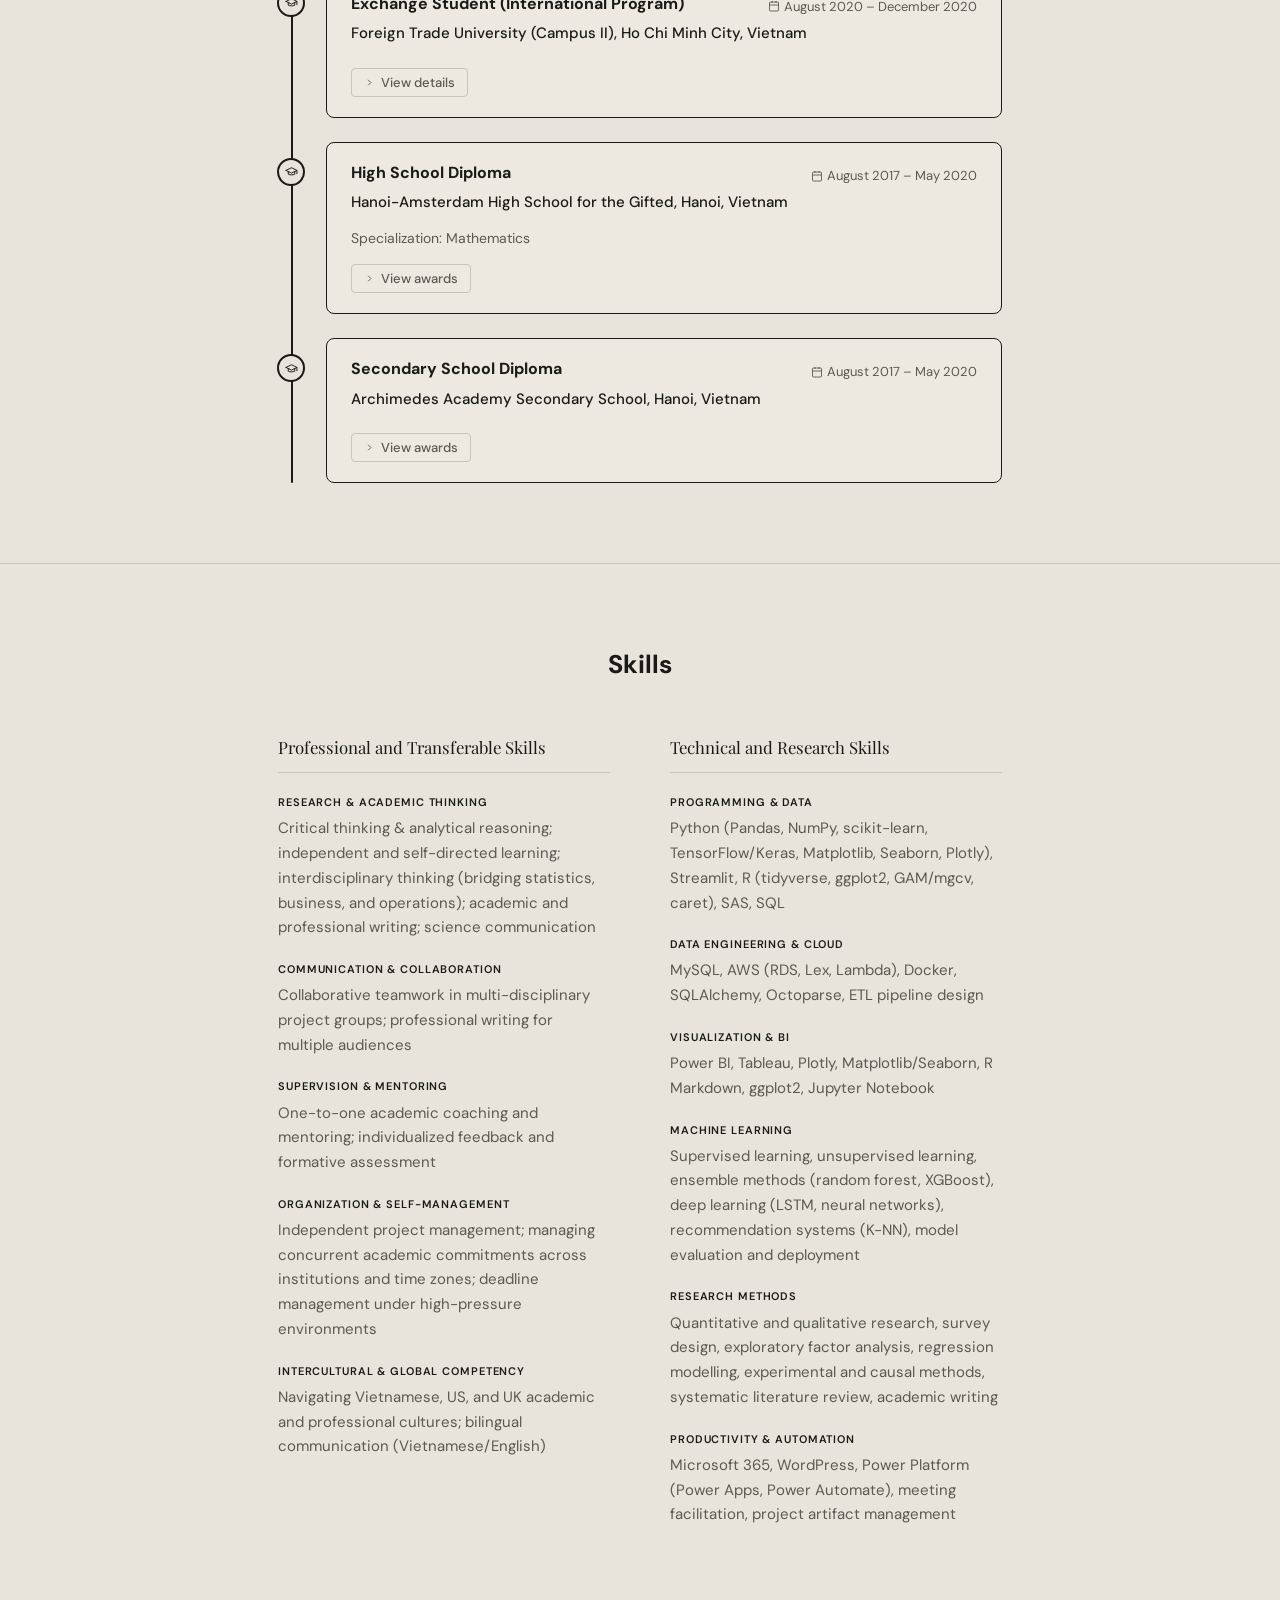
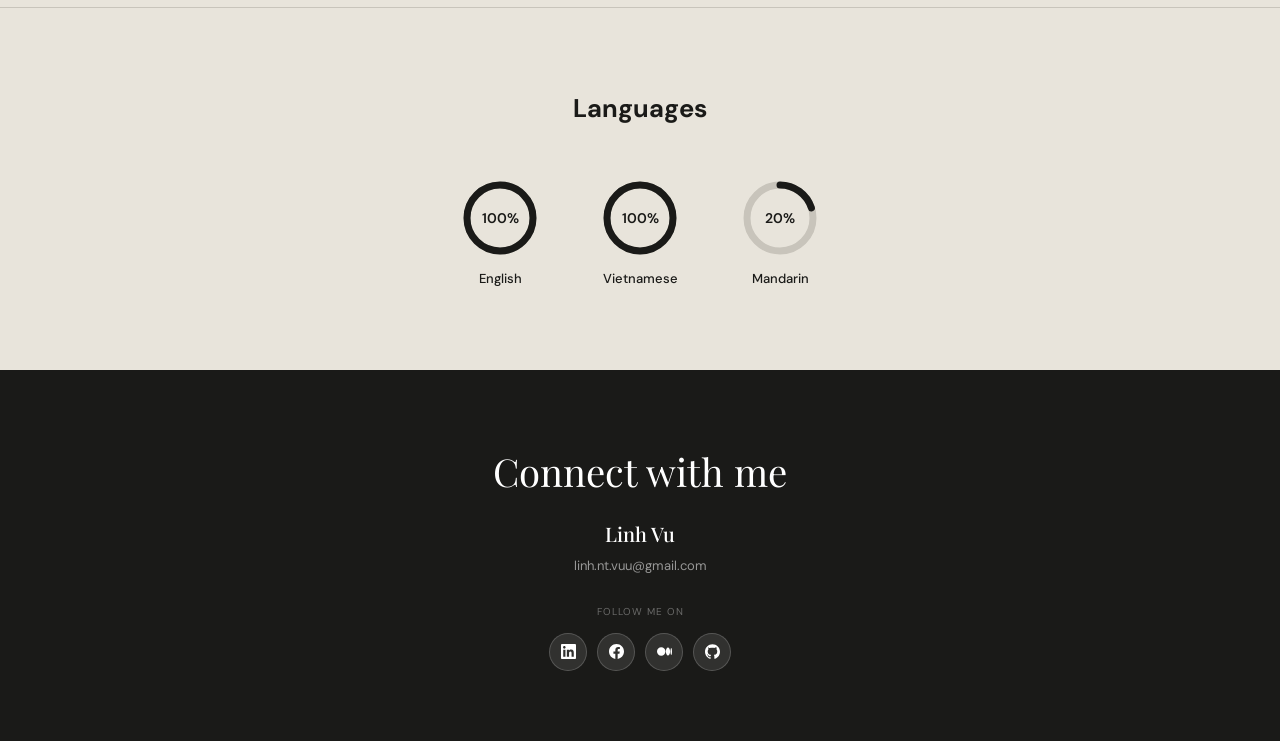
==== commit db9cb561: "Revise Research Methods skills description Updated the description of Research Methods to include ex" ====
--- a/index.html
+++ b/index.html
@@ -411,7 +411,7 @@
           <div class="skills-group"><div class="skills-group-title">Data Engineering &amp; Cloud</div><div class="skills-category-desc">MySQL, AWS (RDS, Lex, Lambda), Docker, SQLAlchemy, Octoparse, ETL pipeline design</div></div>
           <div class="skills-group"><div class="skills-group-title">Visualization &amp; BI</div><div class="skills-category-desc">Power BI, Tableau, Plotly, Matplotlib/Seaborn, R Markdown, ggplot2, Jupyter Notebook</div></div>
           <div class="skills-group"><div class="skills-group-title">Machine Learning</div><div class="skills-category-desc">Supervised learning, unsupervised learning, ensemble methods (random forest, XGBoost), deep learning (LSTM, neural networks), recommendation systems (K-NN), model evaluation and deployment</div></div>
-          <div class="skills-group"><div class="skills-group-title">Research Methods</div><div class="skills-category-desc">Quantitative and qualitative research, semi-structured interviews, survey design, systematic literature review, academic writing, white paper reporting</div></div>
+          <div class="skills-group"><div class="skills-group-title">Research Methods</div><div class="skills-category-desc">Quantitative and qualitative research, survey design, exploratory factor analysis, regression modelling, experimental and causal methods, systematic literature review, academic writing</div></div>
           <div class="skills-group"><div class="skills-group-title">Productivity &amp; Automation</div><div class="skills-category-desc">Microsoft 365, WordPress, Power Platform (Power Apps, Power Automate), meeting facilitation, project artifact management</div></div>
         </div>
       </div>
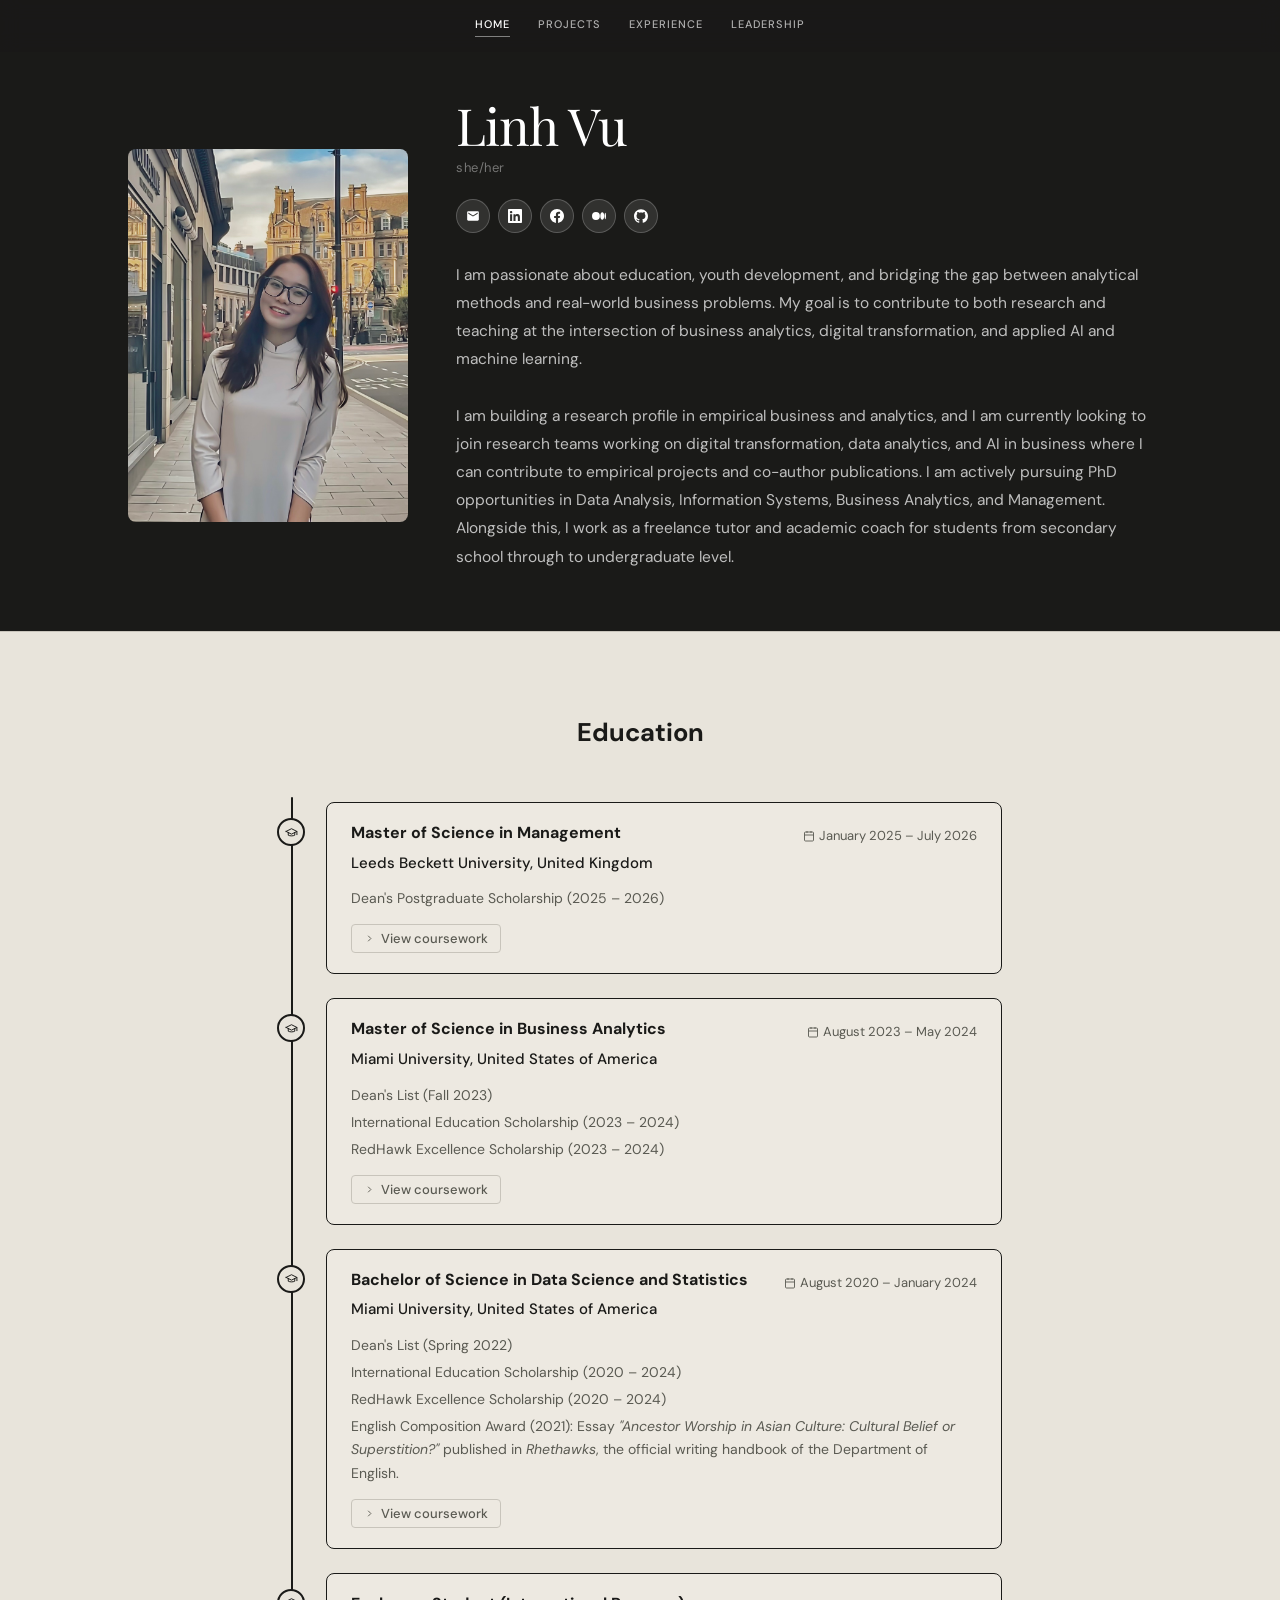
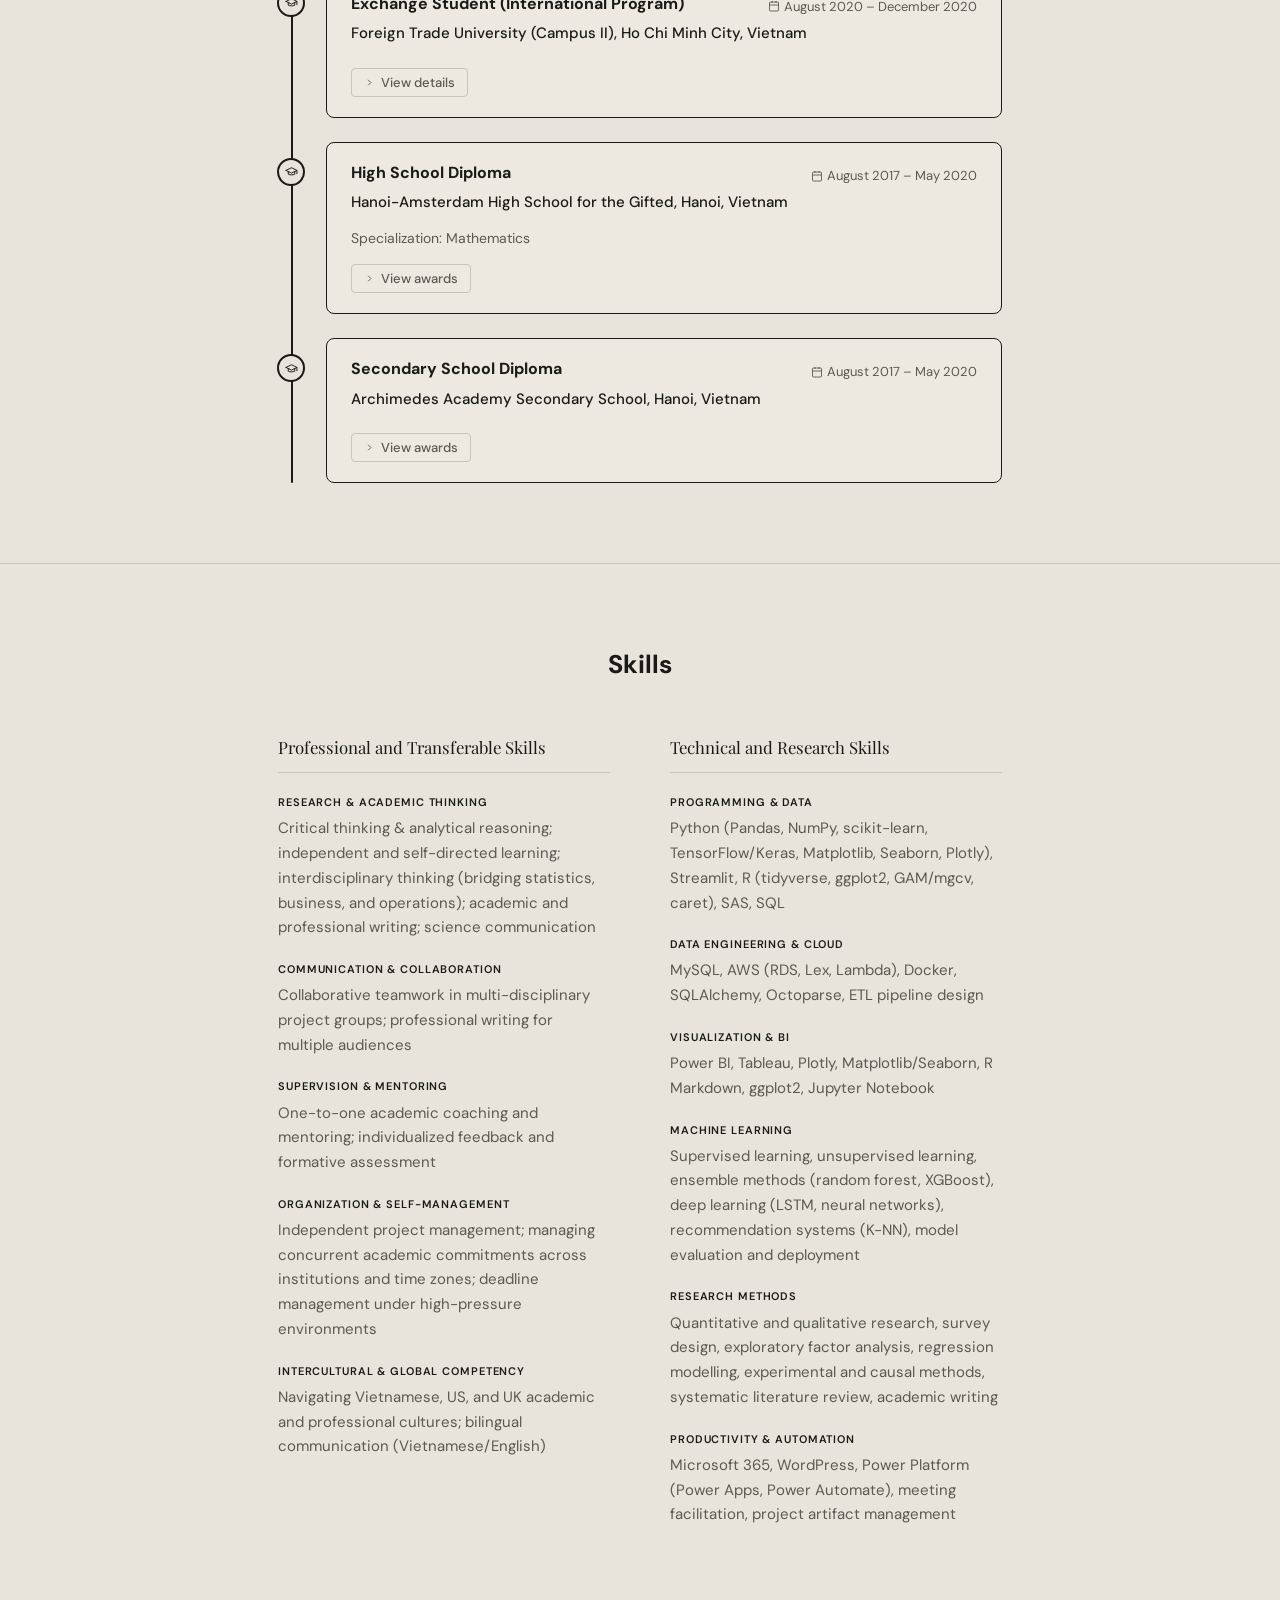
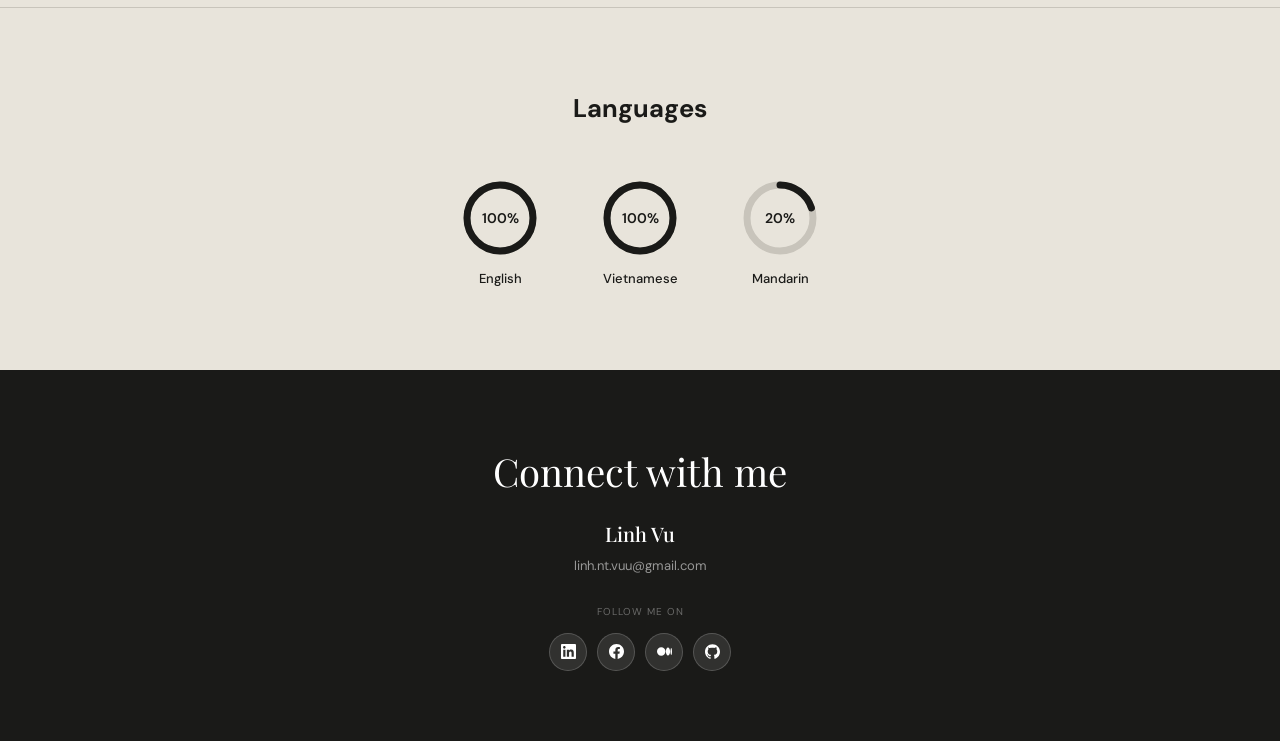
==== commit a2b7a72f: "Modify graduation date and dissertation details Updated expected graduation date and added final mar" ====
--- a/index.html
+++ b/index.html
@@ -122,7 +122,7 @@
               <div class="timeline-card-title">Master of Science in Management</div>
               <div class="timeline-card-date">
                 <svg viewBox="0 0 24 24"><rect x="3" y="4" width="18" height="18" rx="2"/><line x1="16" y1="2" x2="16" y2="6"/><line x1="8" y1="2" x2="8" y2="6"/><line x1="3" y1="10" x2="21" y2="10"/></svg>
-                January 2025 – (Expected) May 2026
+                January 2025 – July 2026
               </div>
             </div> <!-- class="timeline-card-header" -->
             <span class="timeline-card-org">Leeds Beckett University, United Kingdom</span>
@@ -135,7 +135,7 @@
             </button>
             <div class="edu-panel">
               <div class="edu-panel-subhead">Dissertation</div>
-              <p><strong>"University-Industry Collaboration and Student Entrepreneurial Mindset Development in Vietnam"</strong> — quantitative survey design, exploratory factor analysis, hierarchical multiple regression, strategic management theory, higher education policy, entrepreneurship education</p>
+              <p><strong>"University-Industry Collaboration and Student Entrepreneurial Mindset Development in Vietnam"</strong> (Final mark: 82%) — quantitative survey design, exploratory factor analysis, hierarchical multiple regression, strategic management theory, higher education policy, entrepreneurship education</p>
               <div class="edu-panel-subhead">Coursework</div>
               <p><strong>Corporate Strategy:</strong> portfolio analysis, digital transformation strategy, strategic change management</p>
               <p><strong>Operations and Logistics Management:</strong> supply chain design, digital supply chain resilience, Industry 4.0 (IoT, RFID, ERP/SAP), lean/agile/JIT, sustainability in operations</p>
